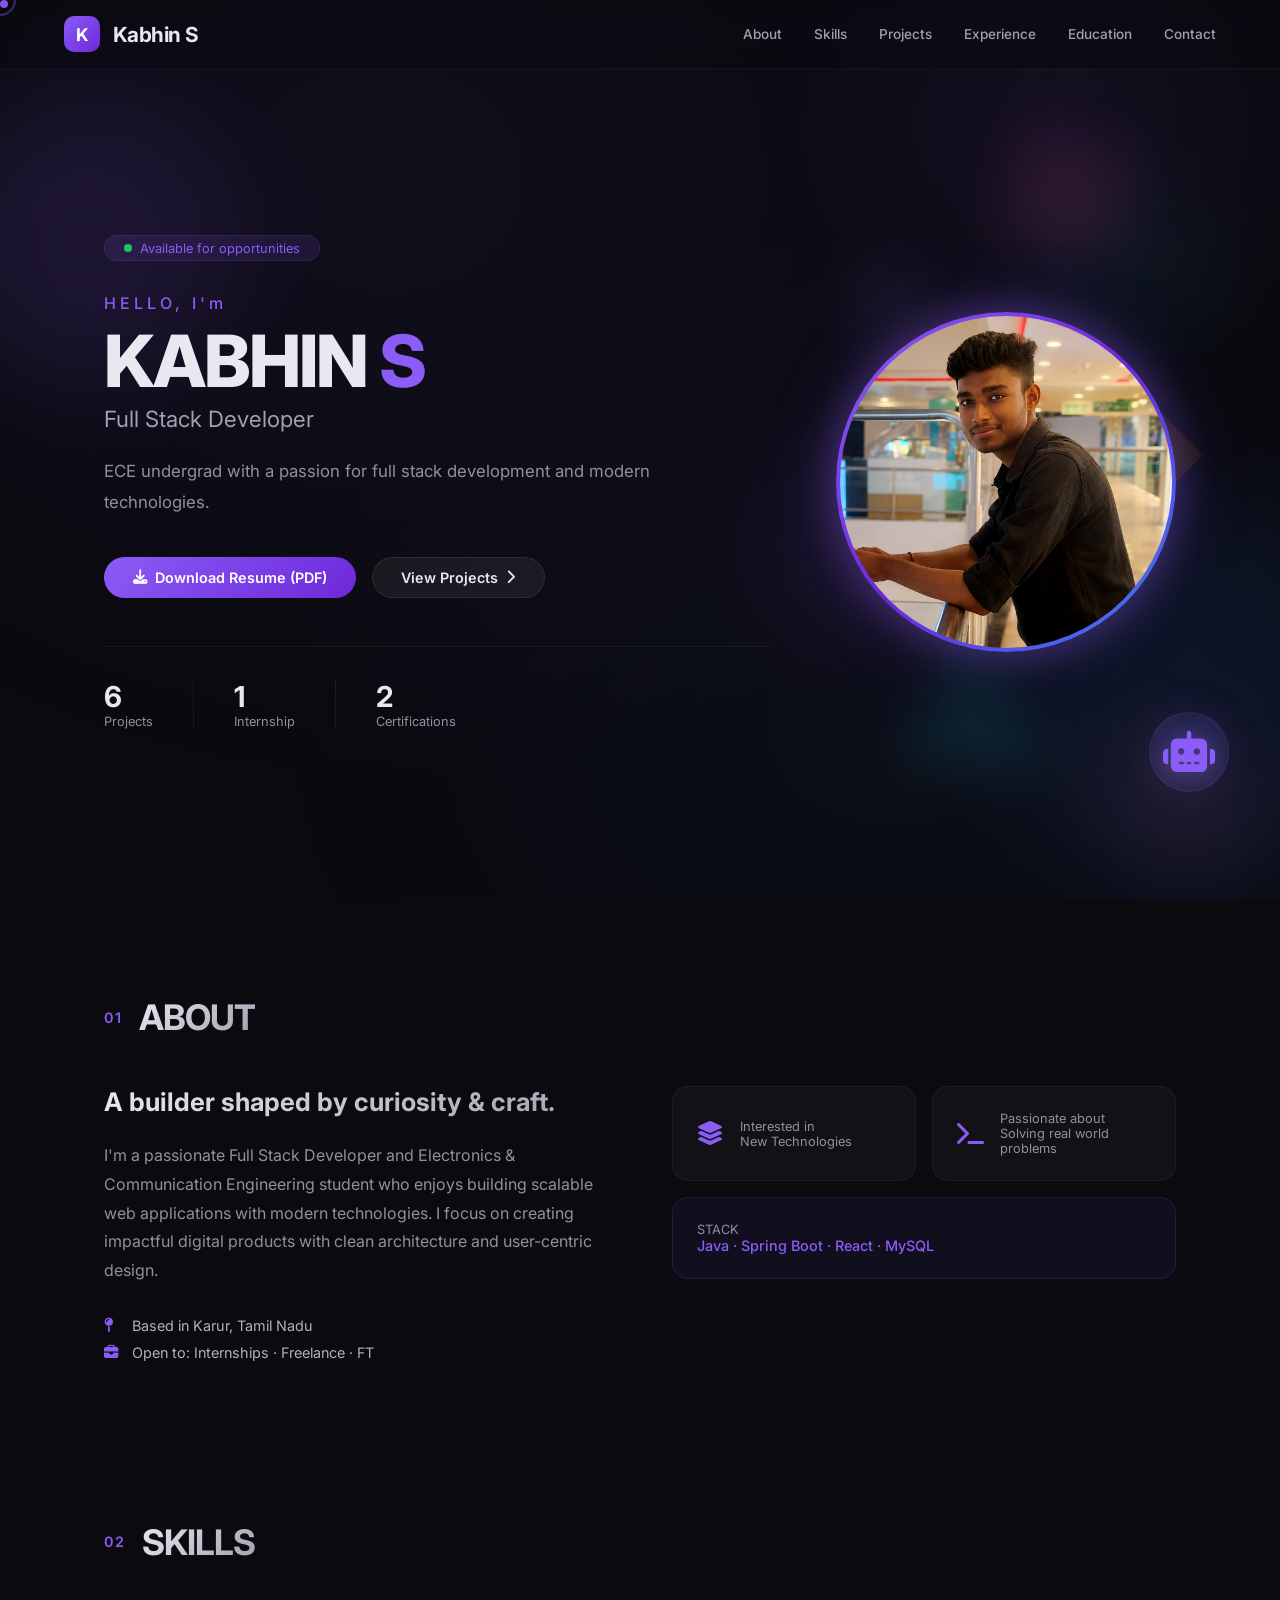
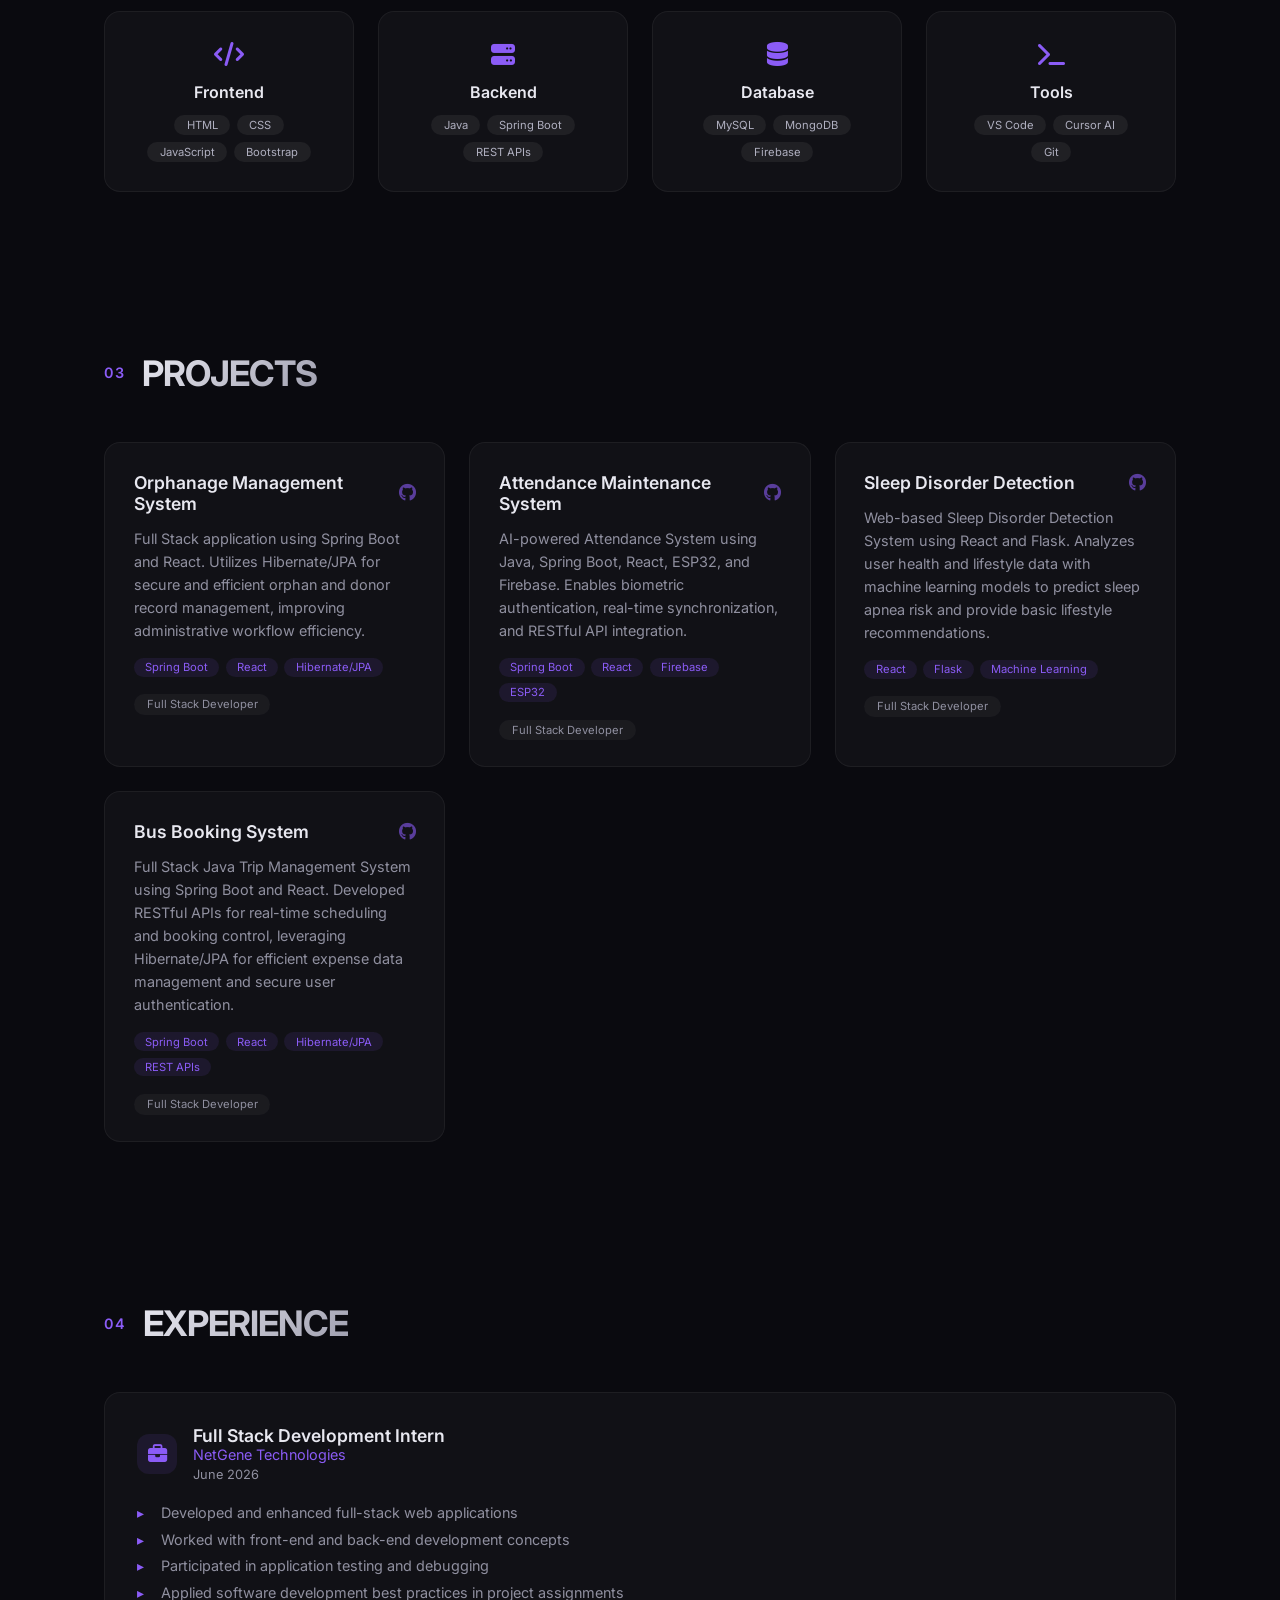
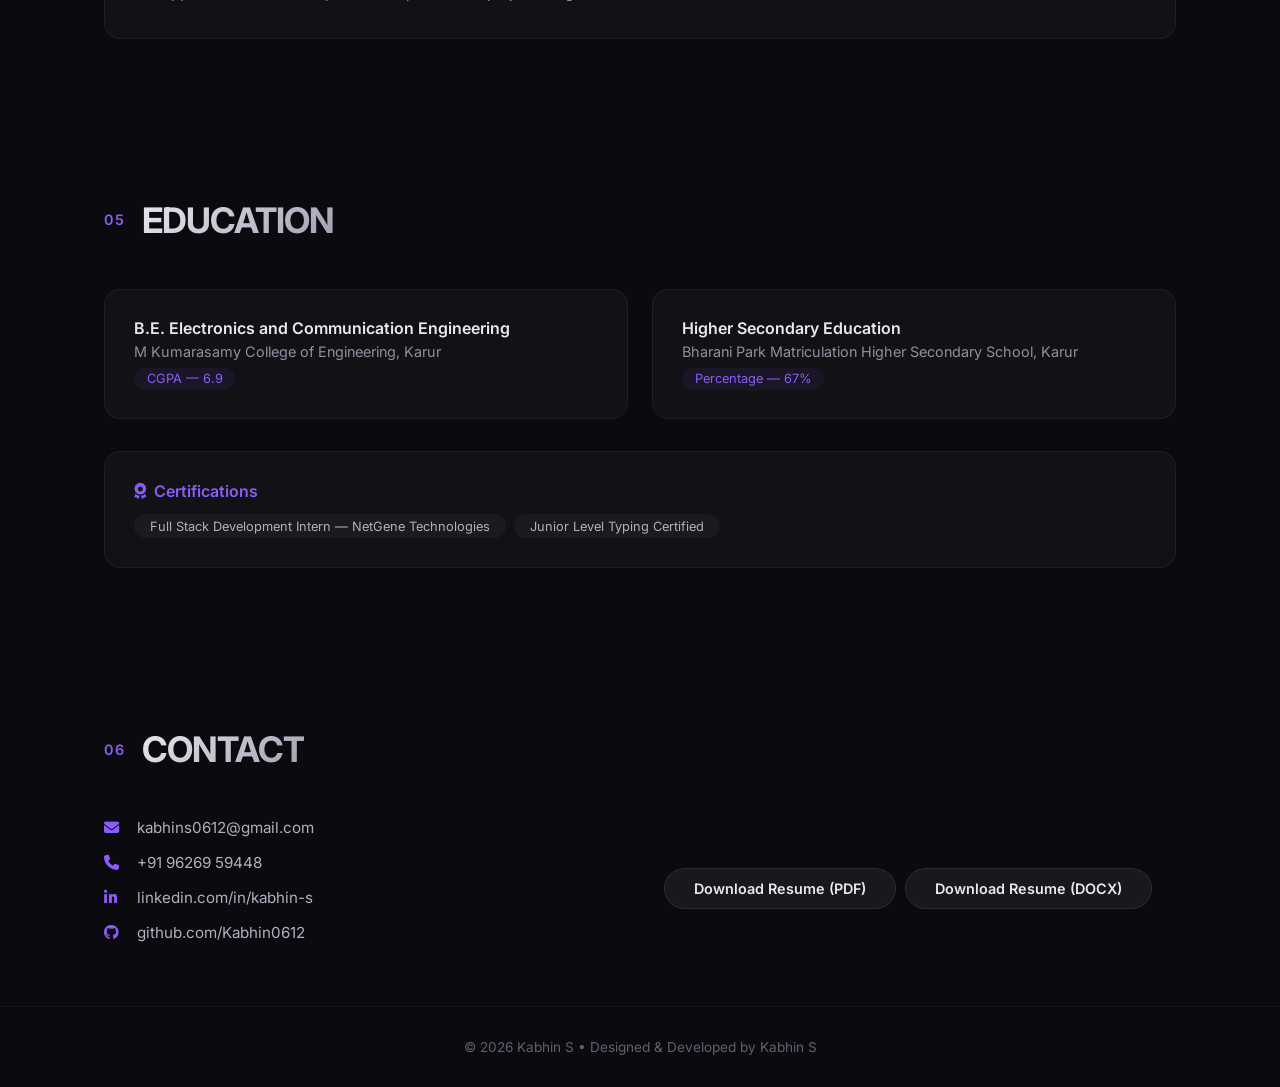
==== index.html @ 3a699a01 "first commit" ====
<!DOCTYPE html>
<html lang="en">
<head>
  <meta charset="UTF-8" />
  <meta name="viewport" content="width=device-width, initial-scale=1.0" />
  <title>Kabhin S · Full Stack Developer</title>
  <link rel="preconnect" href="https://fonts.googleapis.com" />
  <link rel="preconnect" href="https://fonts.gstatic.com" crossorigin />
  <link href="https://fonts.googleapis.com/css2?family=Inter:opsz,wght@14..32,300;14..32,400;14..32,500;14..32,600;14..32,700;14..32,800&display=swap" rel="stylesheet" />
  <link rel="stylesheet" href="https://cdnjs.cloudflare.com/ajax/libs/font-awesome/6.5.0/css/all.min.css" />
  <style>
    /* ----- RESET & BASE ----- */
    * {
      margin: 0;
      padding: 0;
      box-sizing: border-box;
    }

    body {
      font-family: 'Inter', -apple-system, BlinkMacSystemFont, sans-serif;
      background: #0a0a0f;
      color: #e8e8f0;
      cursor: none;
      overflow-x: hidden;
    }

    html {
      scroll-behavior: smooth;
    }

    ::-webkit-scrollbar {
      width: 6px;
    }
    ::-webkit-scrollbar-track {
      background: #0a0a0f;
    }
    ::-webkit-scrollbar-thumb {
      background: #8b5cf6;
      border-radius: 10px;
    }    

    /* ----- CURSOR ----- */
    .cursor-dot {
      position: fixed;
      width: 8px;
      height: 8px;
      background: #8b5cf6;
      border-radius: 50%;
      pointer-events: none;
      z-index: 9999;
      mix-blend-mode: difference;
      transition: transform 0.15s ease;
    }

    .cursor-ring {
      position: fixed;
      width: 32px;
      height: 32px;
      border: 2px solid rgba(139, 92, 246, 0.4);
      border-radius: 50%;
      pointer-events: none;
      z-index: 9998;
      transition: border-color 0.2s, transform 0.2s ease, width 0.2s, height 0.2s;
    }

    .cursor-ring.hover {
      width: 48px;
      height: 48px;
      border-color: #8b5cf6;
      transform: translate(-8px, -8px);
    }

    /* ----- LIGHTING & FLOATING BG OBJECTS (updated for right-side shapes) ----- */
    .lighting {
      position: fixed;
      top: 0;
      left: 0;
      width: 100%;
      height: 100%;
      background:
        radial-gradient(ellipse at 30% 20%, rgba(139, 92, 246, 0.06) 0%, transparent 60%),
        radial-gradient(ellipse at 70% 80%, rgba(59, 130, 246, 0.04) 0%, transparent 50%);
      pointer-events: none;
      z-index: 0;
    }

    /* floating orbs & geometric shapes — added more right-side objects */
    .floating-bg {
      position: fixed;
      top: 0;
      left: 0;
      width: 100%;
      height: 100%;
      pointer-events: none;
      z-index: 0;
      overflow: hidden;
    }

    .float-object {
      position: absolute;
      border-radius: 50%;
      opacity: 0.25;
      filter: blur(60px);
      animation: floatAnim 18s infinite alternate ease-in-out;
    }

    /* existing objects */
    .float-object:nth-child(1) {
      width: 300px;
      height: 300px;
      background: #8b5cf6;
      top: 10%;
      left: -5%;
      animation-duration: 22s;
      opacity: 0.12;
    }

    .float-object:nth-child(2) {
      width: 400px;
      height: 400px;
      background: #3b82f6;
      bottom: 0%;
      right: -10%;
      animation-duration: 26s;
      animation-delay: 2s;
      opacity: 0.08;
    }

    .float-object:nth-child(3) {
      width: 200px;
      height: 200px;
      background: #a855f7;
      top: 50%;
      left: 60%;
      animation-duration: 20s;
      animation-delay: 4s;
      opacity: 0.10;
    }

    .float-object:nth-child(4) {
      width: 180px;
      height: 180px;
      background: #06b6d4;
      top: 20%;
      right: 5%;
      animation-duration: 24s;
      animation-delay: 1s;
      opacity: 0.07;
    }

    /* NEW right-side shapes: different shapes (squares, triangles, diamonds) with blur */
    .float-shape {
      position: absolute;
      opacity: 0.18;
      filter: blur(30px);
      animation: floatShape 20s infinite alternate ease-in-out;
      pointer-events: none;
    }

    /* square */
    .float-shape:nth-child(5) {
      width: 120px;
      height: 120px;
      background: #ec4899;
      top: 15%;
      right: 12%;
      border-radius: 12px;
      animation-duration: 18s;
      animation-delay: 0.5s;
      opacity: 0.12;
      transform: rotate(15deg);
    }

    /* diamond (rhombus) */
    .float-shape:nth-child(6) {
      width: 100px;
      height: 100px;
      background: #f59e0b;
      top: 45%;
      right: 6%;
      clip-path: polygon(50% 0%, 100% 50%, 50% 100%, 0% 50%);
      animation-duration: 22s;
      animation-delay: 1.2s;
      opacity: 0.14;
      filter: blur(25px);
    }

    /* triangle */
    .float-shape:nth-child(7) {
      width: 0;
      height: 0;
      border-left: 80px solid transparent;
      border-right: 80px solid transparent;
      border-bottom: 140px solid #22d3ee;
      top: 70%;
      right: 18%;
      animation-duration: 25s;
      animation-delay: 0.8s;
      opacity: 0.10;
      filter: blur(28px);
      background: none;
    }

    /* small circle with blur */
    .float-shape:nth-child(8) {
      width: 70px;
      height: 70px;
      background: #a78bfa;
      top: 30%;
      right: 28%;
      border-radius: 50%;
      animation-duration: 16s;
      animation-delay: 2s;
      opacity: 0.15;
      filter: blur(35px);
    }

    /* additional organic shape */
    .float-shape:nth-child(9) {
      width: 150px;
      height: 150px;
      background: #f472b6;
      top: 80%;
      right: 2%;
      border-radius: 40% 60% 30% 70% / 50% 40% 60% 50%;
      animation-duration: 28s;
      animation-delay: 0.2s;
      opacity: 0.08;
      filter: blur(40px);
    }

    @keyframes floatShape {
      0% { transform: translate(0, 0) scale(1) rotate(0deg); }
      33% { transform: translate(-20px, -30px) scale(1.15) rotate(5deg); }
      66% { transform: translate(15px, 20px) scale(0.9) rotate(-8deg); }
      100% { transform: translate(-10px, 15px) scale(1.1) rotate(4deg); }
    }

    /* AI avatar / tech icon floating */
    .ai-avatar {
      position: fixed;
      bottom: 12%;
      right: 4%;
      width: 80px;
      height: 80px;
      background: rgba(139, 92, 246, 0.08);
      border: 1px solid rgba(139, 92, 246, 0.15);
      border-radius: 40px;
      display: flex;
      align-items: center;
      justify-content: center;
      font-size: 2.6rem;
      color: #8b5cf6;
      backdrop-filter: blur(8px);
      box-shadow: 0 0 40px rgba(139, 92, 246, 0.1);
      animation: floatAvatar 6s infinite alternate ease-in-out;
      z-index: 2;
      pointer-events: none;
      transition: transform 0.3s;
      cursor: default;
    }

    .ai-avatar i {
      filter: drop-shadow(0 0 8px rgba(139, 92, 246, 0.3));
    }

    @keyframes floatAvatar {
      0% { transform: translateY(0px) scale(1); }
      100% { transform: translateY(-20px) scale(1.04); }
    }

    @keyframes floatAnim {
      0% { transform: translate(0, 0) scale(1); }
      33% { transform: translate(30px, -40px) scale(1.1); }
      66% { transform: translate(-20px, 20px) scale(0.9); }
      100% { transform: translate(10px, -10px) scale(1.05); }
    }

    .app {
      position: relative;
      z-index: 1;
    }

    /* ----- NAVBAR ----- */
    .navbar {
      position: fixed;
      top: 0;
      left: 0;
      right: 0;
      padding: 1rem 4rem;
      display: flex;
      justify-content: space-between;
      align-items: center;
      background: rgba(10, 10, 15, 0.7);
      backdrop-filter: blur(20px);
      -webkit-backdrop-filter: blur(20px);
      border-bottom: 1px solid rgba(255, 255, 255, 0.04);
      z-index: 100;
      transition: all 0.3s;
    }

    .nav-logo {
      display: flex;
      align-items: center;
      gap: 0.8rem;
    }

    .logo-icon {
      width: 36px;
      height: 36px;
      display: flex;
      align-items: center;
      justify-content: center;
      background: linear-gradient(135deg, #8b5cf6, #6d28d9);
      border-radius: 10px;
      font-weight: 700;
      font-size: 1.1rem;
      color: white;
    }

    .logo-text {
      font-weight: 700;
      font-size: 1.3rem;
      letter-spacing: -0.5px;
    }

    .time-badge {
      display: flex;
      align-items: center;
      gap: 4px;
      font-size: 0.7rem;
      background: rgba(255, 255, 255, 0.06);
      padding: 4px 10px;
      border-radius: 20px;
      color: #a0a0b0;
    }

    .nav-links {
      display: flex;
      align-items: center;
      gap: 2rem;
    }

    .nav-link {
      color: #a0a0b0;
      text-decoration: none;
      font-size: 0.85rem;
      font-weight: 500;
      transition: color 0.3s;
      position: relative;
      cursor: pointer;
    }

    .nav-link:hover {
      color: #e8e8f0;
    }

    .nav-link.active {
      color: #8b5cf6;
    }

    .nav-link.active::after {
      content: '';
      position: absolute;
      bottom: -4px;
      left: 0;
      width: 100%;
      height: 2px;
      background: #8b5cf6;
      border-radius: 2px;
    }

    .hire-btn {
      background: linear-gradient(135deg, #8b5cf6, #6d28d9);
      border: none;
      color: white;
      padding: 0.4rem 1.2rem;
      border-radius: 20px;
      font-weight: 600;
      font-size: 0.8rem;
      cursor: pointer;
      transition: all 0.3s;
      font-family: 'Inter', sans-serif;
    }

    .hire-btn:hover {
      box-shadow: 0 0 30px rgba(139, 92, 246, 0.3);
      transform: scale(1.05);
    }

    .menu-toggle {
      display: none;
      background: none;
      border: none;
      color: white;
      cursor: pointer;
      font-size: 1.5rem;
    }

    /* ----- SECTIONS ----- */
    .section {
      padding: 6rem 4rem 4rem;
      max-width: 1200px;
      margin: 0 auto;
      position: relative;
    }

    .section-header {
      display: flex;
      align-items: center;
      gap: 1rem;
      margin-bottom: 3rem;
      opacity: 0;
      transform: translateY(20px);
      transition: all 0.6s ease;
    }

    .section-header.visible {
      opacity: 1;
      transform: translateY(0);
    }

    .section-number {
      font-size: 0.9rem;
      color: #8b5cf6;
      font-weight: 600;
      letter-spacing: 2px;
    }

    .section-title {
      font-size: 2.2rem;
      font-weight: 700;
      letter-spacing: -1px;
      background: linear-gradient(135deg, #e8e8f0, #a0a0b0);
      -webkit-background-clip: text;
      -webkit-text-fill-color: transparent;
      background-clip: text;
    }

    /* ----- HERO ----- */
    .hero-section {
      min-height: 100vh;
      display: flex;
      align-items: center;
      padding: 8rem 4rem 4rem;
      max-width: 1200px;
      margin: 0 auto;
      position: relative;
    }

    .hero-bg-glow {
      position: absolute;
      top: -20%;
      right: -10%;
      width: 600px;
      height: 600px;
      background: radial-gradient(circle, rgba(139, 92, 246, 0.08), transparent 70%);
      pointer-events: none;
    }

    .hero-wrapper {
      display: flex;
      align-items: center;
      gap: 4rem;
      width: 100%;
      justify-content: space-between;
    }

    .hero-content {
      position: relative;
      z-index: 2;
      opacity: 0;
      transform: translateY(30px);
      animation: heroFadeIn 0.8s ease forwards;
      flex: 1;
    }

    @keyframes heroFadeIn {
      to {
        opacity: 1;
        transform: translateY(0);
      }
    }

    /* ----- PROFILE PICTURE (circle with border lighting) ----- */
    .profile-picture {
      flex-shrink: 0;
      width: 340px;
      height: 340px;
      border-radius: 50%;
      background: linear-gradient(135deg, #8b5cf6, #6d28d9, #3b82f6);
      padding: 4px;
      box-shadow: 0 0 40px rgba(139, 92, 246, 0.4), 0 0 80px rgba(139, 92, 246, 0.2);
      animation: glowPulse 3s infinite alternate ease-in-out;
      opacity: 0;
      animation: heroFadeIn 0.8s ease 0.3s forwards, glowPulse 3s infinite alternate ease-in-out 0.8s;
    }

    .profile-picture img {
      width: 100%;
      height: 100%;
      border-radius: 50%;
      object-fit: cover;
      display: block;
      background: #0a0a0f;
    }

    @keyframes glowPulse {
      0% {
        box-shadow: 0 0 30px rgba(139, 92, 246, 0.3), 0 0 60px rgba(139, 92, 246, 0.1);
      }
      100% {
        box-shadow: 0 0 60px rgba(139, 92, 246, 0.6), 0 0 120px rgba(139, 92, 246, 0.25), 0 0 180px rgba(59, 130, 246, 0.15);
      }
    }

    .status-badge {
      display: inline-flex;
      align-items: center;
      gap: 8px;
      background: rgba(139, 92, 246, 0.12);
      padding: 0.3rem 1.2rem;
      border-radius: 30px;
      font-size: 0.8rem;
      color: #8b5cf6;
      border: 1px solid rgba(139, 92, 246, 0.15);
      opacity: 0;
      animation: fadeIn 0.6s ease 0.4s forwards;
    }

    @keyframes fadeIn {
      to {
        opacity: 1;
      }
    }

    .status-dot {
      width: 8px;
      height: 8px;
      background: #22c55e;
      border-radius: 50%;
      animation: pulse-dot 2s infinite;
    }

    @keyframes pulse-dot {
      0%,
      100% {
        opacity: 1;
        transform: scale(1);
      }
      50% {
        opacity: 0.5;
        transform: scale(1.2);
      }
    }

    .hero-title {
      margin: 2rem 0 1.5rem;
      opacity: 0;
      animation: fadeIn 0.6s ease 0.6s forwards;
    }

    .greeting {
      display: block;
      font-size: 1rem;
      font-weight: 500;
      color: #8b5cf6;
      letter-spacing: 4px;
      margin-bottom: 0.5rem;
    }

    .name {
      display: block;
      font-size: 4.5rem;
      font-weight: 800;
      letter-spacing: -2px;
      line-height: 1.1;
    }

    .highlight {
      color: #8b5cf6;
    }

    .role {
      display: block;
      font-size: 1.4rem;
      font-weight: 400;
      color: #a0a0b0;
      margin-top: 0.3rem;
    }

    .hero-desc {
      max-width: 560px;
      font-size: 1.05rem;
      color: #9090a0;
      line-height: 1.8;
      margin-bottom: 2.5rem;
      opacity: 0;
      animation: fadeIn 0.6s ease 0.8s forwards;
    }

    .hero-actions {
      display: flex;
      gap: 1rem;
      flex-wrap: wrap;
      opacity: 0;
      animation: fadeIn 0.6s ease 1s forwards;
    }

    .btn-primary,
    .btn-secondary {
      display: inline-flex;
      align-items: center;
      gap: 8px;
      padding: 0.7rem 1.8rem;
      border-radius: 30px;
      font-weight: 600;
      font-size: 0.9rem;
      border: none;
      cursor: pointer;
      transition: all 0.3s;
      font-family: 'Inter', sans-serif;
      text-decoration: none;
    }

    .btn-primary {
      background: linear-gradient(135deg, #8b5cf6, #6d28d9);
      color: white;
    }

    .btn-primary:hover {
      box-shadow: 0 0 40px rgba(139, 92, 246, 0.3);
      transform: scale(1.05);
    }

    .btn-secondary {
      background: rgba(255, 255, 255, 0.06);
      color: #e8e8f0;
      border: 1px solid rgba(255, 255, 255, 0.08);
    }

    .btn-secondary:hover {
      background: rgba(255, 255, 255, 0.1);
      transform: scale(1.05);
    }

    .quick-stats {
      display: flex;
      gap: 2.5rem;
      margin-top: 3rem;
      padding-top: 2rem;
      border-top: 1px solid rgba(255, 255, 255, 0.05);
      opacity: 0;
      animation: fadeIn 0.6s ease 1.2s forwards;
    }

    .stat-item {
      display: flex;
      flex-direction: column;
    }

    .stat-number {
      font-size: 1.8rem;
      font-weight: 700;
      color: #e8e8f0;
    }

    .stat-label {
      font-size: 0.8rem;
      color: #9090a0;
    }

    .stat-divider {
      width: 1px;
      background: rgba(255, 255, 255, 0.06);
    }

    /* ----- ABOUT ----- */
    .about-grid {
      display: grid;
      grid-template-columns: 1fr 1fr;
      gap: 4rem;
    }

    .about-text {
      opacity: 0;
      transform: translateX(-30px);
      transition: all 0.6s ease;
    }

    .about-text.visible {
      opacity: 1;
      transform: translateX(0);
    }

    .about-text h3 {
      font-size: 1.6rem;
      font-weight: 700;
      margin-bottom: 1.5rem;
      background: linear-gradient(135deg, #e8e8f0, #a0a0b0);
      -webkit-background-clip: text;
      -webkit-text-fill-color: transparent;
      background-clip: text;
    }

    .about-text p {
      color: #9090a0;
      line-height: 1.8;
      margin-bottom: 1rem;
    }

    .about-meta {
      margin-top: 2rem;
      display: flex;
      flex-direction: column;
      gap: 0.6rem;
    }

    .meta-item {
      display: flex;
      align-items: center;
      gap: 10px;
      color: #b0b0c0;
      font-size: 0.9rem;
    }

    .meta-item i {
      color: #8b5cf6;
      width: 18px;
    }

    .about-stats {
      display: grid;
      grid-template-columns: 1fr 1fr;
      gap: 1rem;
      align-content: start;
      opacity: 0;
      transform: translateX(30px);
      transition: all 0.6s ease 0.2s;
    }

    .about-stats.visible {
      opacity: 1;
      transform: translateX(0);
    }

    .stat-card {
      background: rgba(255, 255, 255, 0.03);
      border: 1px solid rgba(255, 255, 255, 0.05);
      border-radius: 16px;
      padding: 1.5rem;
      display: flex;
      align-items: center;
      gap: 1rem;
      transition: all 0.3s;
    }

    .stat-card:hover {
      border-color: rgba(139, 92, 246, 0.2);
      transform: translateY(-4px);
    }

    .stat-card-icon {
      color: #8b5cf6;
      font-size: 1.5rem;
    }

    .stat-card-number {
      font-size: 1.8rem;
      font-weight: 700;
    }

    .stat-card-label {
      font-size: 0.8rem;
      color: #9090a0;
    }

    .highlight-card {
      grid-column: span 2;
      background: rgba(139, 92, 246, 0.06);
      border-color: rgba(139, 92, 246, 0.15);
    }

    .stat-card-stack {
      font-size: 0.9rem;
      color: #8b5cf6;
      font-weight: 500;
    }

    /* ----- SKILLS ----- */
    .skills-grid {
      display: grid;
      grid-template-columns: repeat(auto-fit, minmax(200px, 1fr));
      gap: 1.5rem;
    }

    .skill-card {
      background: rgba(255, 255, 255, 0.03);
      border: 1px solid rgba(255, 255, 255, 0.05);
      border-radius: 16px;
      padding: 1.8rem;
      text-align: center;
      transition: all 0.3s;
      opacity: 0;
      transform: translateY(30px);
    }

    .skill-card.visible {
      opacity: 1;
      transform: translateY(0);
    }

    .skill-card:hover {
      border-color: rgba(139, 92, 246, 0.2);
      transform: translateY(-8px);
    }

    .skill-icon {
      color: #8b5cf6;
      font-size: 1.5rem;
      margin-bottom: 0.8rem;
    }

    .skill-card h4 {
      font-size: 1rem;
      font-weight: 600;
      margin-bottom: 0.8rem;
    }

    .skill-tags {
      display: flex;
      flex-wrap: wrap;
      gap: 0.4rem;
      justify-content: center;
    }

    .skill-tag {
      background: rgba(255, 255, 255, 0.06);
      padding: 0.2rem 0.8rem;
      border-radius: 12px;
      font-size: 0.7rem;
      color: #b0b0c0;
    }

    /* ----- PROJECTS ----- */
    .projects-grid {
      display: grid;
      grid-template-columns: repeat(auto-fit, minmax(280px, 1fr));
      gap: 1.5rem;
    }

    .project-card {
      background: rgba(255, 255, 255, 0.03);
      border: 1px solid rgba(255, 255, 255, 0.05);
      border-radius: 16px;
      padding: 1.8rem;
      transition: all 0.3s;
      cursor: default;
      opacity: 0;
      transform: translateY(30px);
    }

    .project-card.visible {
      opacity: 1;
      transform: translateY(0);
    }

    .project-card:hover {
      border-color: rgba(139, 92, 246, 0.2);
      transform: translateY(-8px);
    }

    .project-header {
      display: flex;
      justify-content: space-between;
      align-items: center;
      margin-bottom: 0.8rem;
    }

    .project-header h4 {
      font-size: 1.1rem;
      font-weight: 600;
    }

    .project-link {
      color: #8b5cf6;
      opacity: 0.6;
      transition: opacity 0.3s;
      cursor: pointer;
      font-size: 1.1rem;
    }

    .project-card:hover .project-link {
      opacity: 1;
    }

    .project-desc {
      color: #9090a0;
      font-size: 0.9rem;
      line-height: 1.6;
      margin-bottom: 1rem;
    }

    .project-tech {
      display: flex;
      flex-wrap: wrap;
      gap: 0.4rem;
      margin-bottom: 1rem;
    }

    .tech-tag {
      background: rgba(139, 92, 246, 0.1);
      padding: 0.15rem 0.7rem;
      border-radius: 10px;
      font-size: 0.7rem;
      color: #8b5cf6;
    }

    .role-badge {
      background: rgba(255, 255, 255, 0.04);
      padding: 0.2rem 0.8rem;
      border-radius: 12px;
      font-size: 0.7rem;
      color: #9090a0;
    }

    /* ----- EXPERIENCE ----- */
    .experience-card {
      background: rgba(255, 255, 255, 0.03);
      border: 1px solid rgba(255, 255, 255, 0.05);
      border-radius: 16px;
      padding: 2rem;
      opacity: 0;
      transform: translateX(-20px);
      transition: all 0.6s ease;
    }

    .experience-card.visible {
      opacity: 1;
      transform: translateX(0);
    }

    .exp-header {
      display: flex;
      align-items: center;
      gap: 1rem;
      margin-bottom: 1rem;
    }

    .exp-icon {
      width: 40px;
      height: 40px;
      background: rgba(139, 92, 246, 0.1);
      border-radius: 12px;
      display: flex;
      align-items: center;
      justify-content: center;
      color: #8b5cf6;
      font-size: 1.2rem;
    }

    .exp-header h4 {
      font-size: 1.1rem;
      font-weight: 600;
    }

    .exp-company {
      font-size: 0.9rem;
      color: #8b5cf6;
      display: block;
    }

    .exp-date {
      font-size: 0.8rem;
      color: #9090a0;
    }

    .exp-list {
      list-style: none;
      padding: 0;
      color: #9090a0;
      font-size: 0.9rem;
    }

    .exp-list li {
      padding: 0.3rem 0;
      padding-left: 1.5rem;
      position: relative;
    }

    .exp-list li::before {
      content: '▸';
      position: absolute;
      left: 0;
      color: #8b5cf6;
    }

    /* ----- EDUCATION ----- */
    .education-grid {
      display: grid;
      grid-template-columns: 1fr 1fr;
      gap: 1.5rem;
      margin-bottom: 2rem;
    }

    .edu-card {
      background: rgba(255, 255, 255, 0.03);
      border: 1px solid rgba(255, 255, 255, 0.05);
      border-radius: 16px;
      padding: 1.8rem;
      opacity: 0;
      transform: translateX(-20px);
      transition: all 0.6s ease;
    }

    .edu-card.visible {
      opacity: 1;
      transform: translateX(0);
    }

    .edu-card:nth-child(2) {
      transition-delay: 0.1s;
    }

    .edu-card h4 {
      font-size: 1rem;
      font-weight: 600;
      margin-bottom: 0.3rem;
    }

    .edu-institute {
      color: #9090a0;
      font-size: 0.9rem;
    }

    .edu-score {
      display: inline-block;
      margin-top: 0.5rem;
      font-size: 0.8rem;
      color: #8b5cf6;
      background: rgba(139, 92, 246, 0.08);
      padding: 0.2rem 0.8rem;
      border-radius: 12px;
    }

    .certificates {
      background: rgba(255, 255, 255, 0.03);
      border: 1px solid rgba(255, 255, 255, 0.05);
      border-radius: 16px;
      padding: 1.8rem;
      opacity: 0;
      transform: translateY(20px);
      transition: all 0.6s ease 0.2s;
    }

    .certificates.visible {
      opacity: 1;
      transform: translateY(0);
    }

    .certificates h4 {
      display: flex;
      align-items: center;
      gap: 0.5rem;
      font-size: 1rem;
      font-weight: 600;
      margin-bottom: 0.8rem;
      color: #8b5cf6;
    }

    .cert-list {
      display: flex;
      flex-wrap: wrap;
      gap: 0.5rem;
    }

    .cert-list span {
      background: rgba(255, 255, 255, 0.04);
      padding: 0.3rem 1rem;
      border-radius: 12px;
      font-size: 0.8rem;
      color: #b0b0c0;
    }

    /* ----- CONTACT ----- */
    .contact-content {
      display: grid;
      grid-template-columns: 1fr 1fr;
      gap: 3rem;
      align-items: center;
      opacity: 0;
      transform: translateY(30px);
      transition: all 0.6s ease;
    }

    .contact-content.visible {
      opacity: 1;
      transform: translateY(0);
    }

    .contact-info {
      display: flex;
      flex-direction: column;
      gap: 1rem;
    }

    .contact-item {
      display: flex;
      align-items: center;
      gap: 0.8rem;
      color: #b0b0c0;
      text-decoration: none;
      font-size: 0.95rem;
      transition: color 0.3s;
    }

    .contact-item:hover {
      color: #8b5cf6;
    }

    .contact-item i {
      color: #8b5cf6;
      width: 20px;
    }

    .btn-primary.large {
      padding: 1rem 2.5rem;
      font-size: 1rem;
    }

    /* ----- FOOTER ----- */
    .footer {
      text-align: center;
      padding: 2rem 4rem;
      border-top: 1px solid rgba(255, 255, 255, 0.04);
      color: #606070;
      font-size: 0.85rem;
    }

    .heart {
      color: #8b5cf6;
    }

    /* ----- RESPONSIVE ----- */
    @media (max-width: 900px) {
      .hero-wrapper {
        flex-direction: column-reverse;
        text-align: center;
        gap: 2rem;
      }

      .hero-content {
        text-align: center;
      }

      .hero-desc {
        max-width: 100%;
      }

      .hero-actions {
        justify-content: center;
      }

      .quick-stats {
        justify-content: center;
      }

      .about-grid,
      .education-grid {
        grid-template-columns: 1fr;
      }
      .contact-content {
        grid-template-columns: 1fr;
      }
      .hero-title .name {
        font-size: 3rem;
      }
      .section {
        padding: 4rem 1.5rem;
      }
      .navbar {
        padding: 1rem 1.5rem;
      }
      .hero-section {
        padding: 7rem 1.5rem 3rem;
      }
      .ai-avatar {
        bottom: 6%;
        right: 4%;
        width: 60px;
        height: 60px;
        font-size: 2rem;
      }
      .profile-picture {
        width: 240px;
        height: 240px;
      }
    }

    @media (max-width: 700px) {
      .nav-links {
        display: none;
        flex-direction: column;
        position: absolute;
        top: 100%;
        left: 0;
        right: 0;
        background: rgba(10, 10, 15, 0.95);
        padding: 2rem;
        gap: 1.5rem;
        border-bottom: 1px solid rgba(255, 255, 255, 0.05);
      }

      .nav-links.open {
        display: flex;
      }

      .menu-toggle {
        display: block;
      }

      .quick-stats {
        flex-direction: column;
        gap: 1rem;
      }

      .stat-divider {
        display: none;
      }

      .about-stats {
        grid-template-columns: 1fr;
      }

      .highlight-card {
        grid-column: span 1;
      }

      .projects-grid {
        grid-template-columns: 1fr;
      }

      .hero-title .name {
        font-size: 2.5rem;
      }

      .hero-actions {
        flex-direction: column;
        align-items: stretch;
      }

      .btn-primary,
      .btn-secondary {
        justify-content: center;
      }

      .profile-picture {
        width: 200px;
        height: 200px;
      }
    }
  </style>
</head>
<body>
  <div class="app">
    <!-- Cursor elements -->
    <div class="cursor-dot" id="cursorDot"></div>
    <div class="cursor-ring" id="cursorRing"></div>

    <!-- Floating bg objects: original orbs + new right-side shapes -->
    <div class="floating-bg">
      <!-- existing orbs -->
      <div class="float-object"></div>
      <div class="float-object"></div>
      <div class="float-object"></div>
      <div class="float-object"></div>
      <!-- NEW right-side shapes: square, diamond, triangle, circle, organic -->
      <div class="float-shape"></div>
      <div class="float-shape"></div>
      <div class="float-shape"></div>
      <div class="float-shape"></div>
      <div class="float-shape"></div>
    </div>

    <!-- AI avatar floating icon -->
    <div class="ai-avatar" title="AI · Kabhin's digital twin">
      <i class="fas fa-robot"></i>
    </div>

    <!-- Lighting effect -->
    <div class="lighting"></div>

    <!-- Navigation -->
    <nav class="navbar" id="navbar">
      <div class="nav-logo">
        <span class="logo-icon">K</span>
        <span class="logo-text">Kabhin S</span>
      </div>

      <div class="nav-links" id="navLinks">
        <a href="#about" class="nav-link" data-section="about">About</a>
        <a href="#skills" class="nav-link" data-section="skills">Skills</a>
        <a href="#projects" class="nav-link" data-section="projects">Projects</a>
        <a href="#experience" class="nav-link" data-section="experience">Experience</a>
        <a href="#education" class="nav-link" data-section="education">Education</a>
        <a href="#contact" class="nav-link" data-section="contact">Contact</a>
      </div>

      <button class="menu-toggle" id="menuToggle">
        <i class="fas fa-bars"></i>
      </button>
    </nav>

    <!-- ----- HERO SECTION (with profile picture) ----- -->
    <section id="home" class="hero-section">
      <div class="hero-bg-glow"></div>
      <div class="hero-wrapper">
        <div class="hero-content">
          <div class="status-badge">
            <span class="status-dot"></span>
            Available for opportunities
          </div>

          <h1 class="hero-title">
            <span class="greeting">HELLO, I'm</span>
            <span class="name">KABHIN <span class="highlight">S</span></span>
            <span class="role">Full Stack Developer</span>
          </h1>

          <p class="hero-desc">
            ECE undergrad with a passion for full stack development and modern technologies.
          </p>

          <div class="hero-actions">
            <a class="btn-primary" href="kabhin%20resume%20(new).pdf" download>
              <i class="fas fa-download"></i> Download Resume (PDF)
            </a>
            <a class="btn-secondary" href="#projects">
              View Projects <i class="fas fa-chevron-right"></i>
            </a>
          </div>

          <div class="quick-stats">
            <div class="stat-item">
              <span class="stat-number">6</span>
              <span class="stat-label">Projects</span>
            </div>
            <div class="stat-divider"></div>
            <div class="stat-item">
              <span class="stat-number">1</span>
              <span class="stat-label">Internship</span>
            </div>
            <div class="stat-divider"></div>
            <div class="stat-item">
              <span class="stat-number">2</span>
              <span class="stat-label">Certifications</span>
            </div>
          </div>
        </div>

        <!-- Profile Picture (circular with border lighting) -->
        <div class="profile-picture">
          <img src="images/My_pic.png" alt="Kabhin S - Profile Picture" />
        </div>
      </div>
    </section>

    <!-- ----- ABOUT SECTION ----- -->
    <section id="about" class="section about-section">
      <div class="section-header" id="aboutHeader">
        <span class="section-number">01</span>
        <h2 class="section-title">ABOUT</h2>
      </div>

      <div class="about-grid">
        <div class="about-text" id="aboutText">
          <h3>A builder shaped by curiosity &amp; craft.</h3>
          <p>
            I'm a passionate Full Stack Developer and Electronics &amp; Communication Engineering student
            who enjoys building scalable web applications with modern technologies.
            I focus on creating impactful digital products with clean architecture and user-centric design.
          </p>
          <div class="about-meta">
            <div class="meta-item">
              <i class="fas fa-map-pin"></i>
              <span>Based in Karur, Tamil Nadu</span>
            </div>
            <div class="meta-item">
              <i class="fas fa-briefcase"></i>
              <span>Open to: Internships · Freelance · FT</span>
            </div>
          </div>
        </div>

        <div class="about-stats" id="aboutStats">
          <div class="stat-card">
            <div class="stat-card-icon"><i class="fas fa-layer-group"></i></div>
            <div>
              <div class="stat-card-label">Interested in</div>
              <div class="stat-card-label"><bold>New Technologies</bold></div>
            </div>
          </div>
          <div class="stat-card">
            <div class="stat-card-icon"><i class="fas fa-terminal"></i></div>
            <div>
              <div class="stat-card-label">Passionate about</div>
              <div class="stat-card-label"><bold></bold>Solving real world problems</bold></div>
            </div>
          </div>
          <div class="stat-card highlight-card">
            <div>
              <div class="stat-card-label">STACK</div>
              <div class="stat-card-stack">Java · Spring Boot · React · MySQL</div>
            </div>
          </div>
        </div>
      </div>
    </section>

    <!-- ----- SKILLS SECTION ----- -->
    <section id="skills" class="section skills-section">
      <div class="section-header" id="skillsHeader">
        <span class="section-number">02</span>
        <h2 class="section-title">SKILLS</h2>
      </div>

      <div class="skills-grid" id="skillsGrid">
        <div class="skill-card" data-delay="0">
          <div class="skill-icon"><i class="fas fa-code"></i></div>
          <h4>Frontend</h4>
          <div class="skill-tags">
            <span class="skill-tag">HTML</span>
            <span class="skill-tag">CSS</span>
            <span class="skill-tag">JavaScript</span>
            <span class="skill-tag">Bootstrap</span>
          </div>
        </div>
        <div class="skill-card" data-delay="100">
          <div class="skill-icon"><i class="fas fa-server"></i></div>
          <h4>Backend</h4>
          <div class="skill-tags">
            <span class="skill-tag">Java</span>
            <span class="skill-tag">Spring Boot</span>
            <span class="skill-tag">REST APIs</span>
          </div>
        </div>
        <div class="skill-card" data-delay="200">
          <div class="skill-icon"><i class="fas fa-database"></i></div>
          <h4>Database</h4>
          <div class="skill-tags">
            <span class="skill-tag">MySQL</span>
            <span class="skill-tag">MongoDB</span>
            <span class="skill-tag">Firebase</span>
          </div>
        </div>
        <div class="skill-card" data-delay="300">
          <div class="skill-icon"><i class="fas fa-terminal"></i></div>
          <h4>Tools</h4>
          <div class="skill-tags">
            <span class="skill-tag">VS Code</span>
            <span class="skill-tag">Cursor AI</span>
            <span class="skill-tag">Git</span>
          </div>
        </div>
      </div>
    </section>

    <!-- ----- PROJECTS SECTION ----- -->
    <section id="projects" class="section projects-section">
      <div class="section-header" id="projectsHeader">
        <span class="section-number">03</span>
        <h2 class="section-title">PROJECTS</h2>
      </div>

      <div class="projects-grid" id="projectsGrid">
        <!-- Project 1 -->
        <div class="project-card" data-delay="0">
          <div class="project-header">
            <h4>Orphanage Management System</h4>
            <a href="https://github.com/KABHINS0612/Orphanage-Management" target="_blank" class="project-link" rel="noopener noreferrer">
              <i class="fab fa-github"></i>
            </a>
          </div>
          <p class="project-desc">Full Stack application using Spring Boot and React. Utilizes Hibernate/JPA for secure and efficient orphan and donor record management, improving administrative workflow efficiency.</p>
          <div class="project-tech">
            <span class="tech-tag">Spring Boot</span>
            <span class="tech-tag">React</span>
            <span class="tech-tag">Hibernate/JPA</span>
          </div>
          <div class="project-role">
            <span class="role-badge">Full Stack Developer</span>
          </div>
        </div>

        <!-- Project 2 -->
        <div class="project-card" data-delay="100">
          <div class="project-header">
            <h4>Attendance Maintenance System</h4>
            <a href="https://github.com/KABHINS0612/ATTEDENCE-MAINTENANCE" target="_blank" class="project-link" rel="noopener noreferrer">
              <i class="fab fa-github"></i>
            </a>
          </div>
          <p class="project-desc">AI-powered Attendance System using Java, Spring Boot, React, ESP32, and Firebase. Enables biometric authentication, real-time synchronization, and RESTful API integration.</p>
          <div class="project-tech">
            <span class="tech-tag">Spring Boot</span>
            <span class="tech-tag">React</span>
            <span class="tech-tag">Firebase</span>
            <span class="tech-tag">ESP32</span>
          </div>
          <div class="project-role">
            <span class="role-badge">Full Stack Developer</span>
          </div>
        </div>

        <!-- Project 3 -->
        <div class="project-card" data-delay="200">
          <div class="project-header">
            <h4>Sleep Disorder Detection</h4>
            <a href="https://github.com/KABHINS0612/sleep_apnea-main" target="_blank" class="project-link" rel="noopener noreferrer">
              <i class="fab fa-github"></i>
            </a>
          </div>
          <p class="project-desc">Web-based Sleep Disorder Detection System using React and Flask. Analyzes user health and lifestyle data with machine learning models to predict sleep apnea risk and provide basic lifestyle recommendations.</p>
          <div class="project-tech">
            <span class="tech-tag">React</span>
            <span class="tech-tag">Flask</span>
            <span class="tech-tag">Machine Learning</span>
          </div>
          <div class="project-role">
            <span class="role-badge">Full Stack Developer</span>
          </div>
        </div>

        <!-- Project 4 -->
        <div class="project-card" data-delay="300">
          <div class="project-header">
            <h4>Bus Booking System</h4>
            <a href="https://github.com/KABHINS0612/bus_booking_system" target="_blank" class="project-link" rel="noopener noreferrer">
              <i class="fab fa-github"></i>
            </a>
          </div>
          <p class="project-desc">Full Stack Java Trip Management System using Spring Boot and React. Developed RESTful APIs for real-time scheduling and booking control, leveraging Hibernate/JPA for efficient expense data management and secure user authentication.</p>
          <div class="project-tech">
            <span class="tech-tag">Spring Boot</span>
            <span class="tech-tag">React</span>
            <span class="tech-tag">Hibernate/JPA</span>
            <span class="tech-tag">REST APIs</span>
          </div>
          <div class="project-role">
            <span class="role-badge">Full Stack Developer</span>
          </div>
        </div>

      </div>
    </section>

    <!-- ----- EXPERIENCE SECTION ----- -->
    <section id="experience" class="section experience-section">
      <div class="section-header" id="experienceHeader">
        <span class="section-number">04</span>
        <h2 class="section-title">EXPERIENCE</h2>
      </div>

      <div class="experience-card" id="experienceCard">
        <div class="exp-header">
          <div class="exp-icon"><i class="fas fa-briefcase"></i></div>
          <div>
            <h4>Full Stack Development Intern</h4>
            <span class="exp-company">NetGene Technologies</span>
            <span class="exp-date">June 2026</span>
          </div>
        </div>
        <ul class="exp-list">
          <li>Developed and enhanced full-stack web applications</li>
          <li>Worked with front-end and back-end development concepts</li>
          <li>Participated in application testing and debugging</li>
          <li>Applied software development best practices in project assignments</li>
        </ul>
      </div>
    </section>

    <!-- ----- EDUCATION SECTION ----- -->
    <section id="education" class="section education-section">
      <div class="section-header" id="educationHeader">
        <span class="section-number">05</span>
        <h2 class="section-title">EDUCATION</h2>
      </div>

      <div class="education-grid">
        <div class="edu-card" id="edu1">
          <h4>B.E. Electronics and Communication Engineering</h4>
          <p class="edu-institute">M Kumarasamy College of Engineering, Karur</p>
          <span class="edu-score">CGPA — 6.9</span>
        </div>
        <div class="edu-card" id="edu2">
          <h4>Higher Secondary Education</h4>
          <p class="edu-institute">Bharani Park Matriculation Higher Secondary School, Karur</p>
          <span class="edu-score">Percentage — 67%</span>
        </div>
      </div>

      <div class="certificates" id="certificates">
        <h4><i class="fas fa-award"></i> Certifications</h4>
        <div class="cert-list">
          <span>Full Stack Development Intern — NetGene Technologies</span>
          <span>Junior Level Typing Certified</span>
        </div>
      </div>
    </section>

    <!-- ----- CONTACT SECTION ----- -->
    <section id="contact" class="section contact-section">
      <div class="section-header" id="contactHeader">
        <span class="section-number">06</span>
        <h2 class="section-title">CONTACT</h2>
      </div>

      <div class="contact-content" id="contactContent">
        <div class="contact-info">
          <a href="mailto:kabhins0612@gmail.com" class="contact-item">
            <i class="fas fa-envelope"></i> kabhins0612@gmail.com
          </a>
          <a href="tel:+919626959448" class="contact-item">
            <i class="fas fa-phone"></i> +91 96269 59448
          </a>
          <a href="https://linkedin.com/in/kabhin-s-4545b8339" target="_blank" rel="noopener noreferrer" class="contact-item">
            <i class="fab fa-linkedin-in"></i> linkedin.com/in/kabhin-s
          </a>
          <a href="https://github.com/Kabhin0612" target="_blank" rel="noopener noreferrer" class="contact-item">
            <i class="fab fa-github"></i> github.com/Kabhin0612
          </a>
        </div>
        <div class="contact-cta">
          <div style="margin-top:1rem; display:flex; gap:0.6rem; flex-wrap:wrap;">
            <a href="kabhin%20resume%20(new).pdf" download class="btn-secondary">Download Resume (PDF)</a>
            <a href="kabhin%20resume%20(new).docx" download class="btn-secondary">Download Resume (DOCX)</a>
          </div>
        </div>
      </div>
    </section>

    <!-- Footer -->
    <footer class="footer">
      <p>© 2026 Kabhin S • Designed & Developed by Kabhin S</p>
    </footer>
  </div>

  <script>
    // ----- CURSOR -----
    const cursorDot = document.getElementById('cursorDot');
    const cursorRing = document.getElementById('cursorRing');
    let mouseX = 0,
      mouseY = 0;
    let ringX = 0,
      ringY = 0;

    document.addEventListener('mousemove', (e) => {
      mouseX = e.clientX;
      mouseY = e.clientY;
      cursorDot.style.transform = `translate(${mouseX - 4}px, ${mouseY - 4}px)`;
    });

    function animateRing() {
      ringX += (mouseX - ringX) * 0.12;
      ringY += (mouseY - ringY) * 0.12;
      cursorRing.style.transform = `translate(${ringX - 16}px, ${ringY - 16}px)`;
      requestAnimationFrame(animateRing);
    }
    animateRing();

    // Hover effect for interactive elements
    document.querySelectorAll('a, button, .clickable, .project-card, .stat-card, .skill-card').forEach(el => {
      el.addEventListener('mouseenter', () => cursorRing.classList.add('hover'));
      el.addEventListener('mouseleave', () => cursorRing.classList.remove('hover'));
    });

    // ----- MOBILE MENU -----
    const menuToggle = document.getElementById('menuToggle');
    const navLinks = document.getElementById('navLinks');

    menuToggle.addEventListener('click', () => {
      navLinks.classList.toggle('open');
      const icon = menuToggle.querySelector('i');
      if (navLinks.classList.contains('open')) {
        icon.className = 'fas fa-times';
      } else {
        icon.className = 'fas fa-bars';
      }
    });

    document.querySelectorAll('.nav-link').forEach(link => {
      link.addEventListener('click', () => {
        navLinks.classList.remove('open');
        menuToggle.querySelector('i').className = 'fas fa-bars';
      });
    });

    // ----- NAVIGATION ACTIVE STATE -----
    const sections = ['about', 'skills', 'projects', 'experience', 'education', 'contact'];
    const navLinksItems = document.querySelectorAll('.nav-link');

    function updateActiveSection() {
      let current = '';
      
      // Check if at bottom of page (for contact section)
      const isAtBottom = (window.innerHeight + window.scrollY) >= (document.body.offsetHeight - 100);
      
      if (isAtBottom) {
        current = 'contact';
      } else {
        sections.forEach(id => {
          const el = document.getElementById(id);
          if (el) {
            const rect = el.getBoundingClientRect();
            if (rect.top <= 150) {
              current = id;
            }
          }
        });
      }

      navLinksItems.forEach(link => {
        link.classList.remove('active');
        if (link.dataset.section === current) {
          link.classList.add('active');
        }
      });
    }

    window.addEventListener('scroll', updateActiveSection);
    updateActiveSection();

    // ----- SCROLL ANIMATIONS (Intersection Observer) -----
    const observerOptions = {
      threshold: 0.15,
      rootMargin: '0px 0px -50px 0px'
    };

    const observer = new IntersectionObserver((entries) => {
      entries.forEach(entry => {
        if (entry.isIntersecting) {
          if (entry.target.classList.contains('section-header')) {
            entry.target.classList.add('visible');
          }
          if (entry.target.id === 'aboutText') {
            entry.target.classList.add('visible');
          }
          if (entry.target.id === 'aboutStats') {
            entry.target.classList.add('visible');
          }
          if (entry.target.classList.contains('skill-card')) {
            const delay = parseInt(entry.target.dataset.delay) || 0;
            setTimeout(() => {
              entry.target.classList.add('visible');
            }, delay);
          }
          if (entry.target.classList.contains('project-card')) {
            const delay = parseInt(entry.target.dataset.delay) || 0;
            setTimeout(() => {
              entry.target.classList.add('visible');
            }, delay);
          }
          if (entry.target.id === 'experienceCard') {
            entry.target.classList.add('visible');
          }
          if (entry.target.id === 'edu1' || entry.target.id === 'edu2') {
            entry.target.classList.add('visible');
          }
          if (entry.target.id === 'certificates') {
            entry.target.classList.add('visible');
          }
          if (entry.target.id === 'contactContent') {
            entry.target.classList.add('visible');
          }
        }
      });
    }, observerOptions);

    document.querySelectorAll('.section-header').forEach(el => observer.observe(el));
    document.querySelectorAll('.skill-card').forEach(el => observer.observe(el));
    document.querySelectorAll('.project-card').forEach(el => observer.observe(el));
    observer.observe(document.getElementById('aboutText'));
    observer.observe(document.getElementById('aboutStats'));
    observer.observe(document.getElementById('experienceCard'));
    observer.observe(document.getElementById('edu1'));
    observer.observe(document.getElementById('edu2'));
    observer.observe(document.getElementById('certificates'));
    observer.observe(document.getElementById('contactContent'));

    // ----- SMOOTH SCROLL -----
    document.querySelectorAll('a[href^="#"]').forEach(anchor => {
      anchor.addEventListener('click', function(e) {
        e.preventDefault();
        const target = document.querySelector(this.getAttribute('href'));
        if (target) {
          target.scrollIntoView({ behavior: 'smooth', block: 'start' });
        }
      });
    });

    // Hire me button
    document.querySelector('.hire-btn').addEventListener('click', () => {
      document.getElementById('contact').scrollIntoView({ behavior: 'smooth', block: 'start' });
    });

    // View projects button
    document.querySelector('.btn-secondary').addEventListener('click', () => {
      document.getElementById('projects').scrollIntoView({ behavior: 'smooth', block: 'start' });
    });

    // Contact CTA
    document.querySelector('.contact-cta .btn-primary').addEventListener('click', () => {
      window.location.href = 'mailto:kabhins0612@gmail.com';
    });
  </script>
</body>
</html>
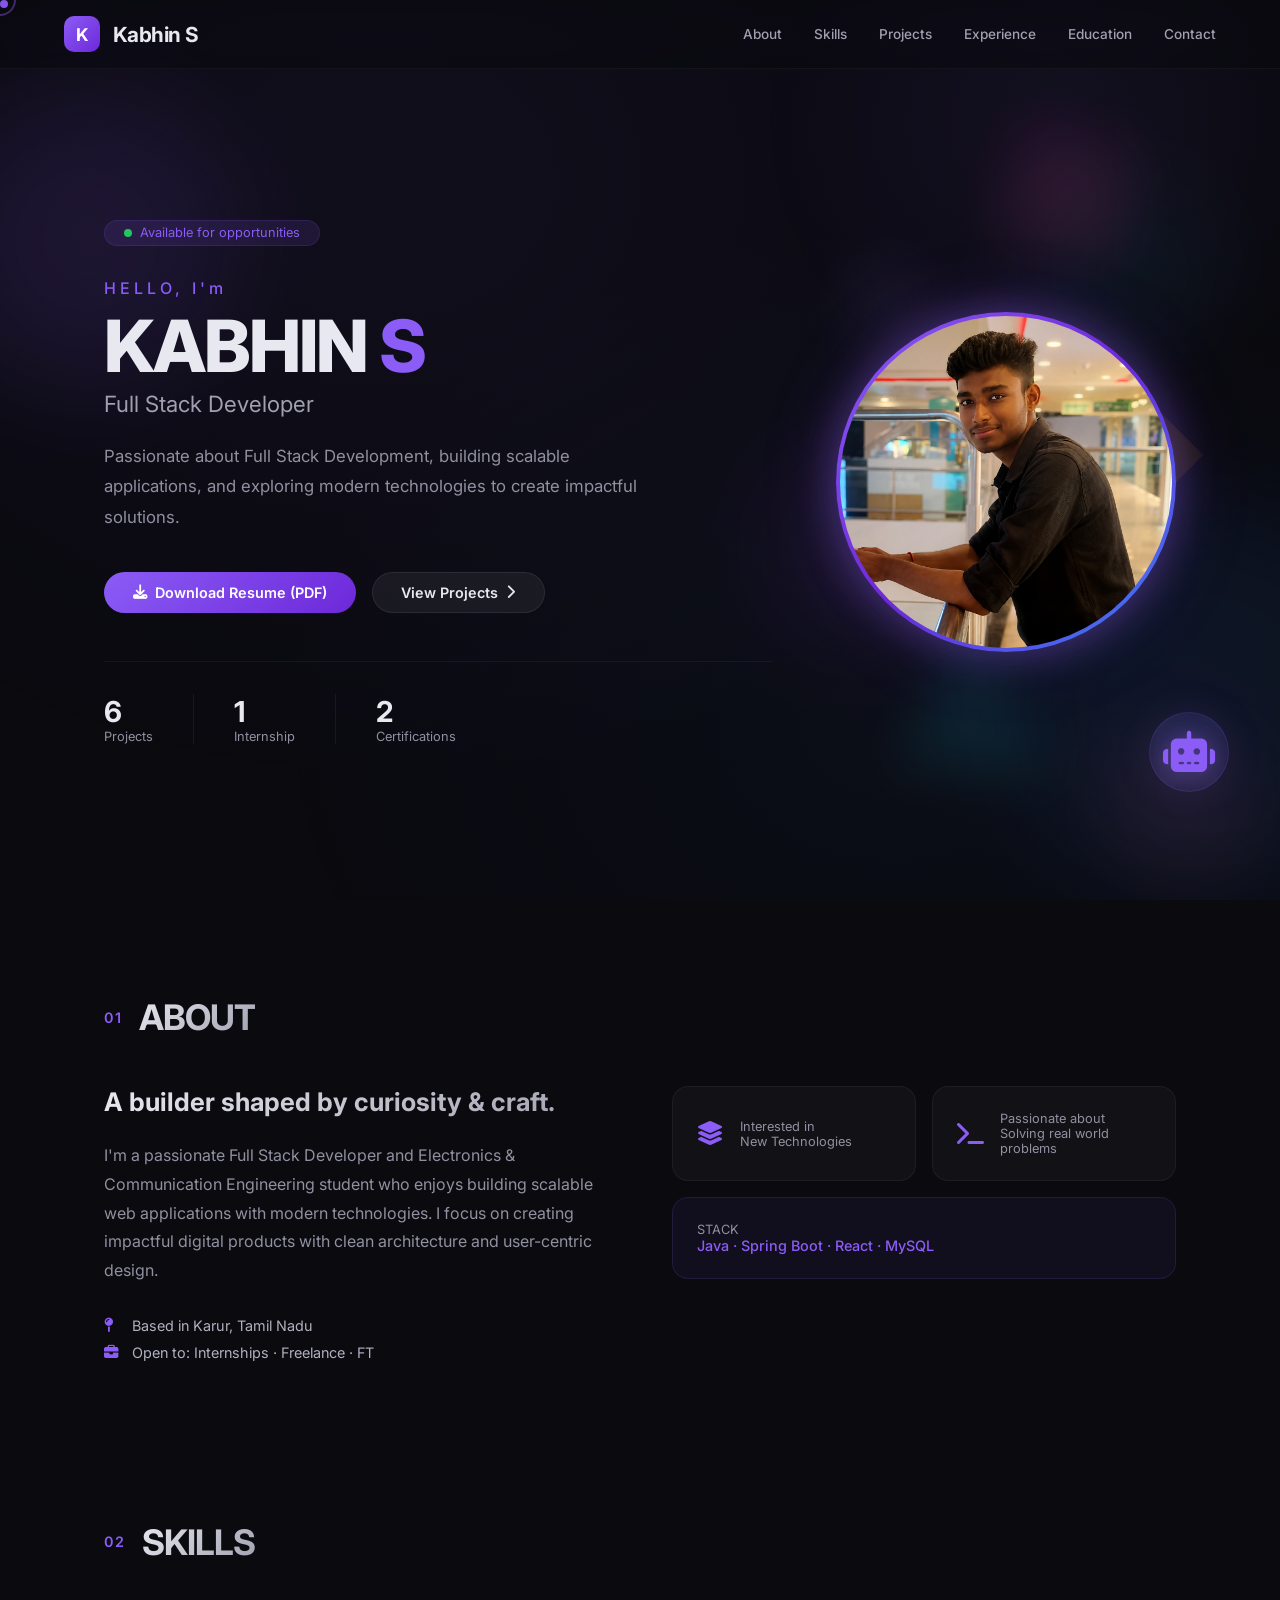
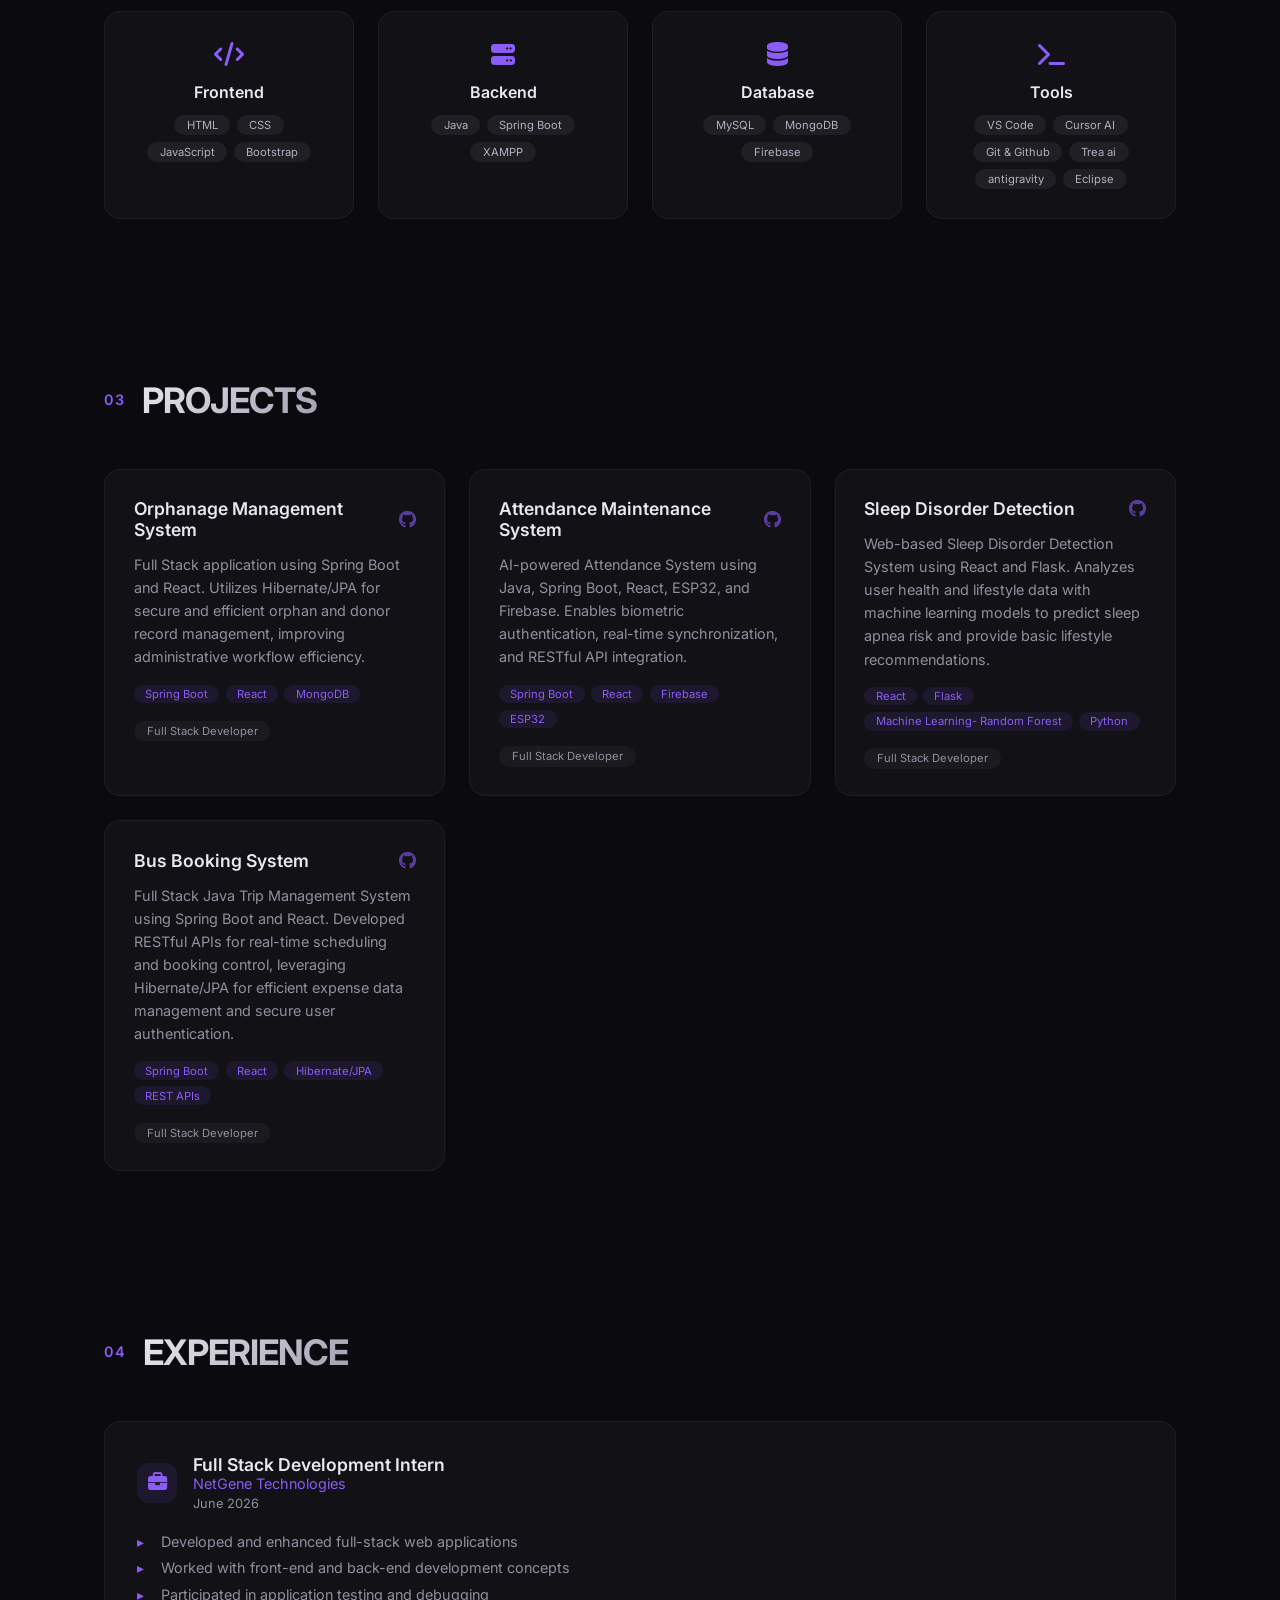
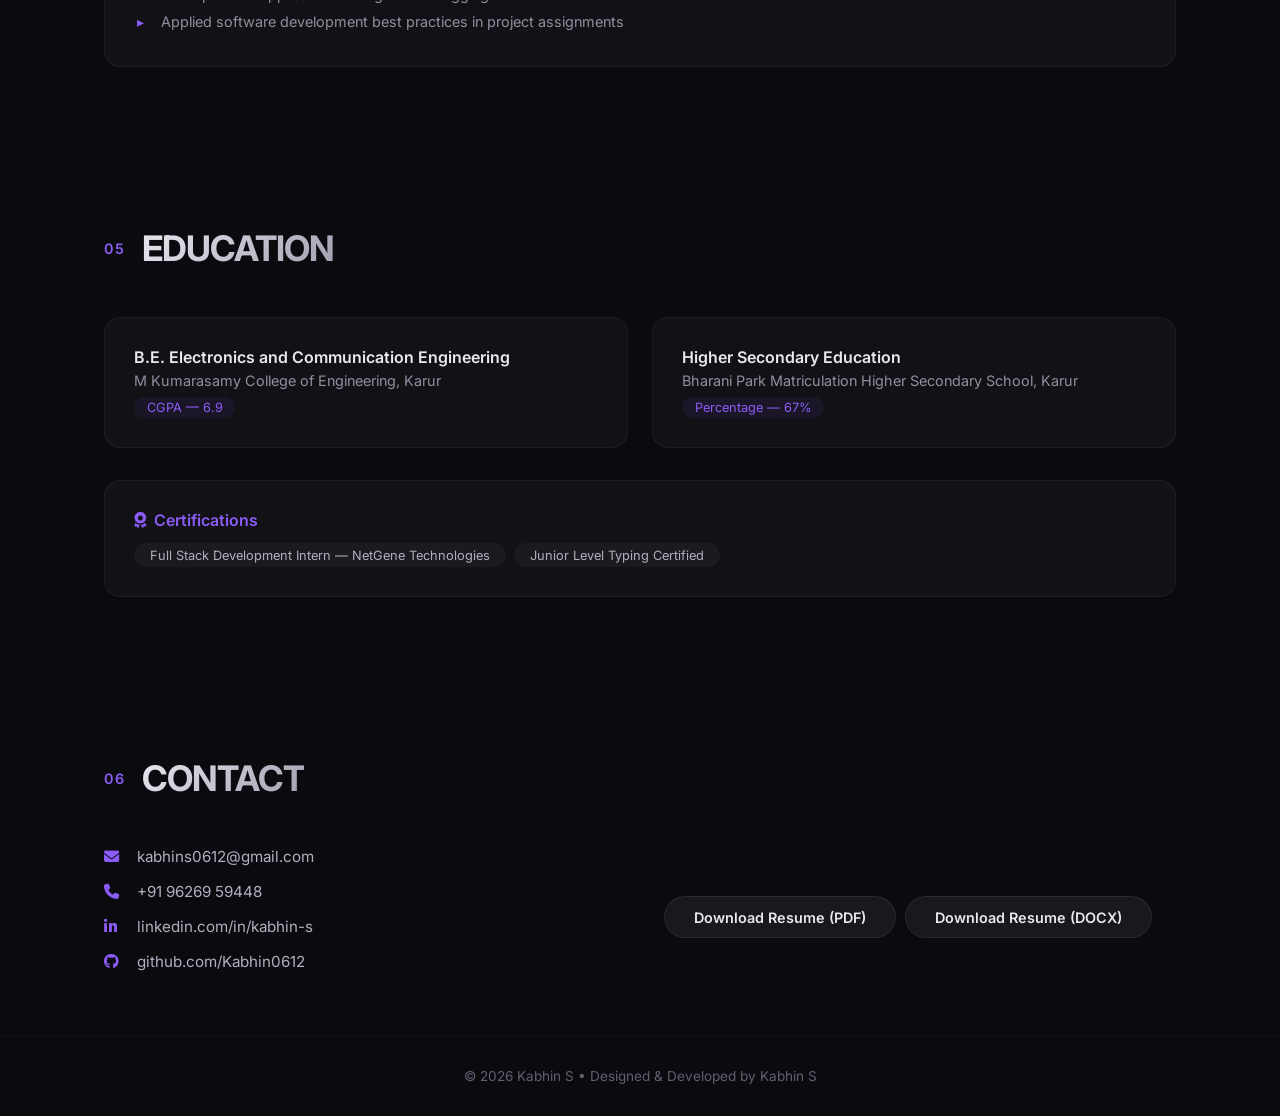
==== commit daaa100a: "added" ====
--- a/index.html
+++ b/index.html
@@ -1328,7 +1328,7 @@
           </h1>
 
           <p class="hero-desc">
-            ECE undergrad with a passion for full stack development and modern technologies.
+            Passionate about Full Stack Development, building scalable applications, and exploring modern technologies to create impactful solutions.
           </p>
 
           <div class="hero-actions">
@@ -1441,7 +1441,7 @@
           <div class="skill-tags">
             <span class="skill-tag">Java</span>
             <span class="skill-tag">Spring Boot</span>
-            <span class="skill-tag">REST APIs</span>
+            <span class="skill-tag">XAMPP</span>
           </div>
         </div>
         <div class="skill-card" data-delay="200">
@@ -1459,7 +1459,10 @@
           <div class="skill-tags">
             <span class="skill-tag">VS Code</span>
             <span class="skill-tag">Cursor AI</span>
-            <span class="skill-tag">Git</span>
+            <span class="skill-tag">Git & Github</span>
+            <span class="skill-tag">Trea ai</span>
+            <span class="skill-tag">antigravity</span>
+            <span class="skill-tag">Eclipse </span>
           </div>
         </div>
       </div>
@@ -1485,7 +1488,7 @@
           <div class="project-tech">
             <span class="tech-tag">Spring Boot</span>
             <span class="tech-tag">React</span>
-            <span class="tech-tag">Hibernate/JPA</span>
+            <span class="tech-tag">MongoDB</span>
           </div>
           <div class="project-role">
             <span class="role-badge">Full Stack Developer</span>
@@ -1524,7 +1527,8 @@
           <div class="project-tech">
             <span class="tech-tag">React</span>
             <span class="tech-tag">Flask</span>
-            <span class="tech-tag">Machine Learning</span>
+            <span class="tech-tag">Machine Learning- Random Forest</span>
+            <span class="tech-tag">Python</span>
           </div>
           <div class="project-role">
             <span class="role-badge">Full Stack Developer</span>
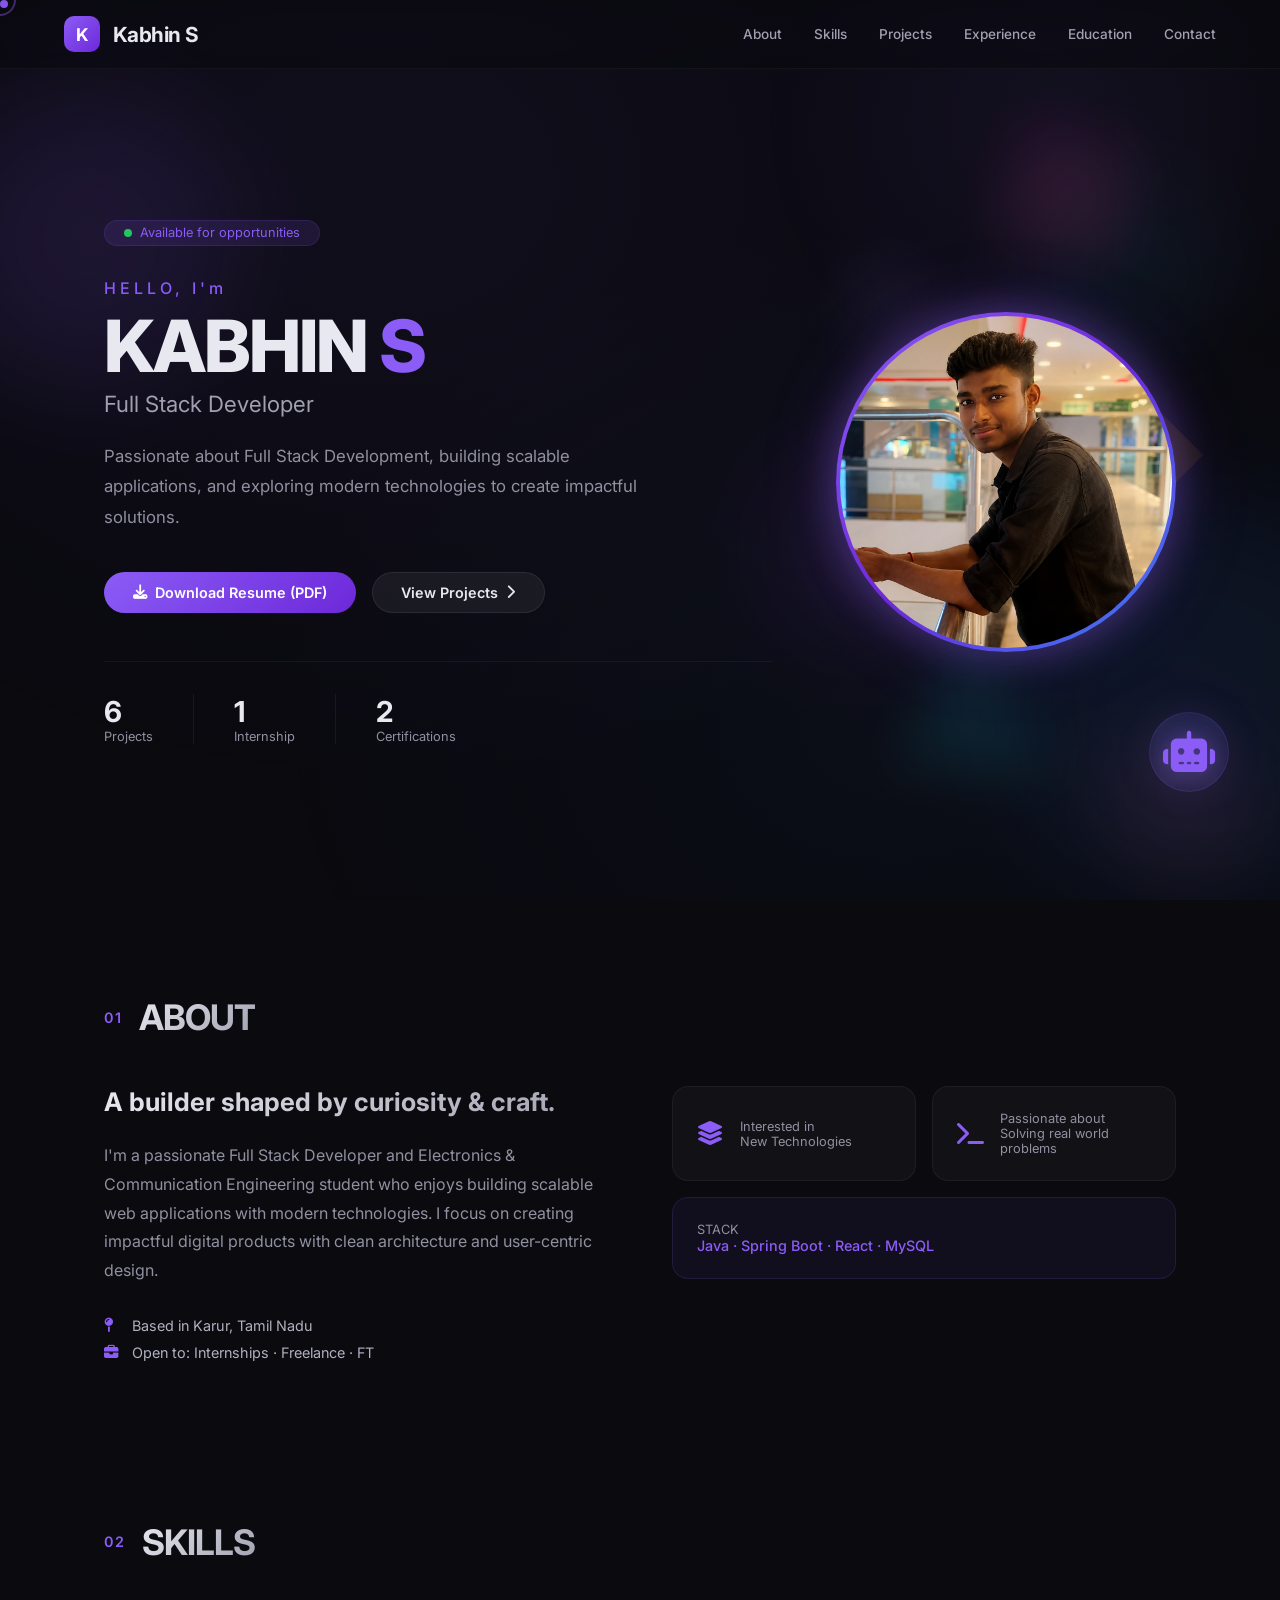
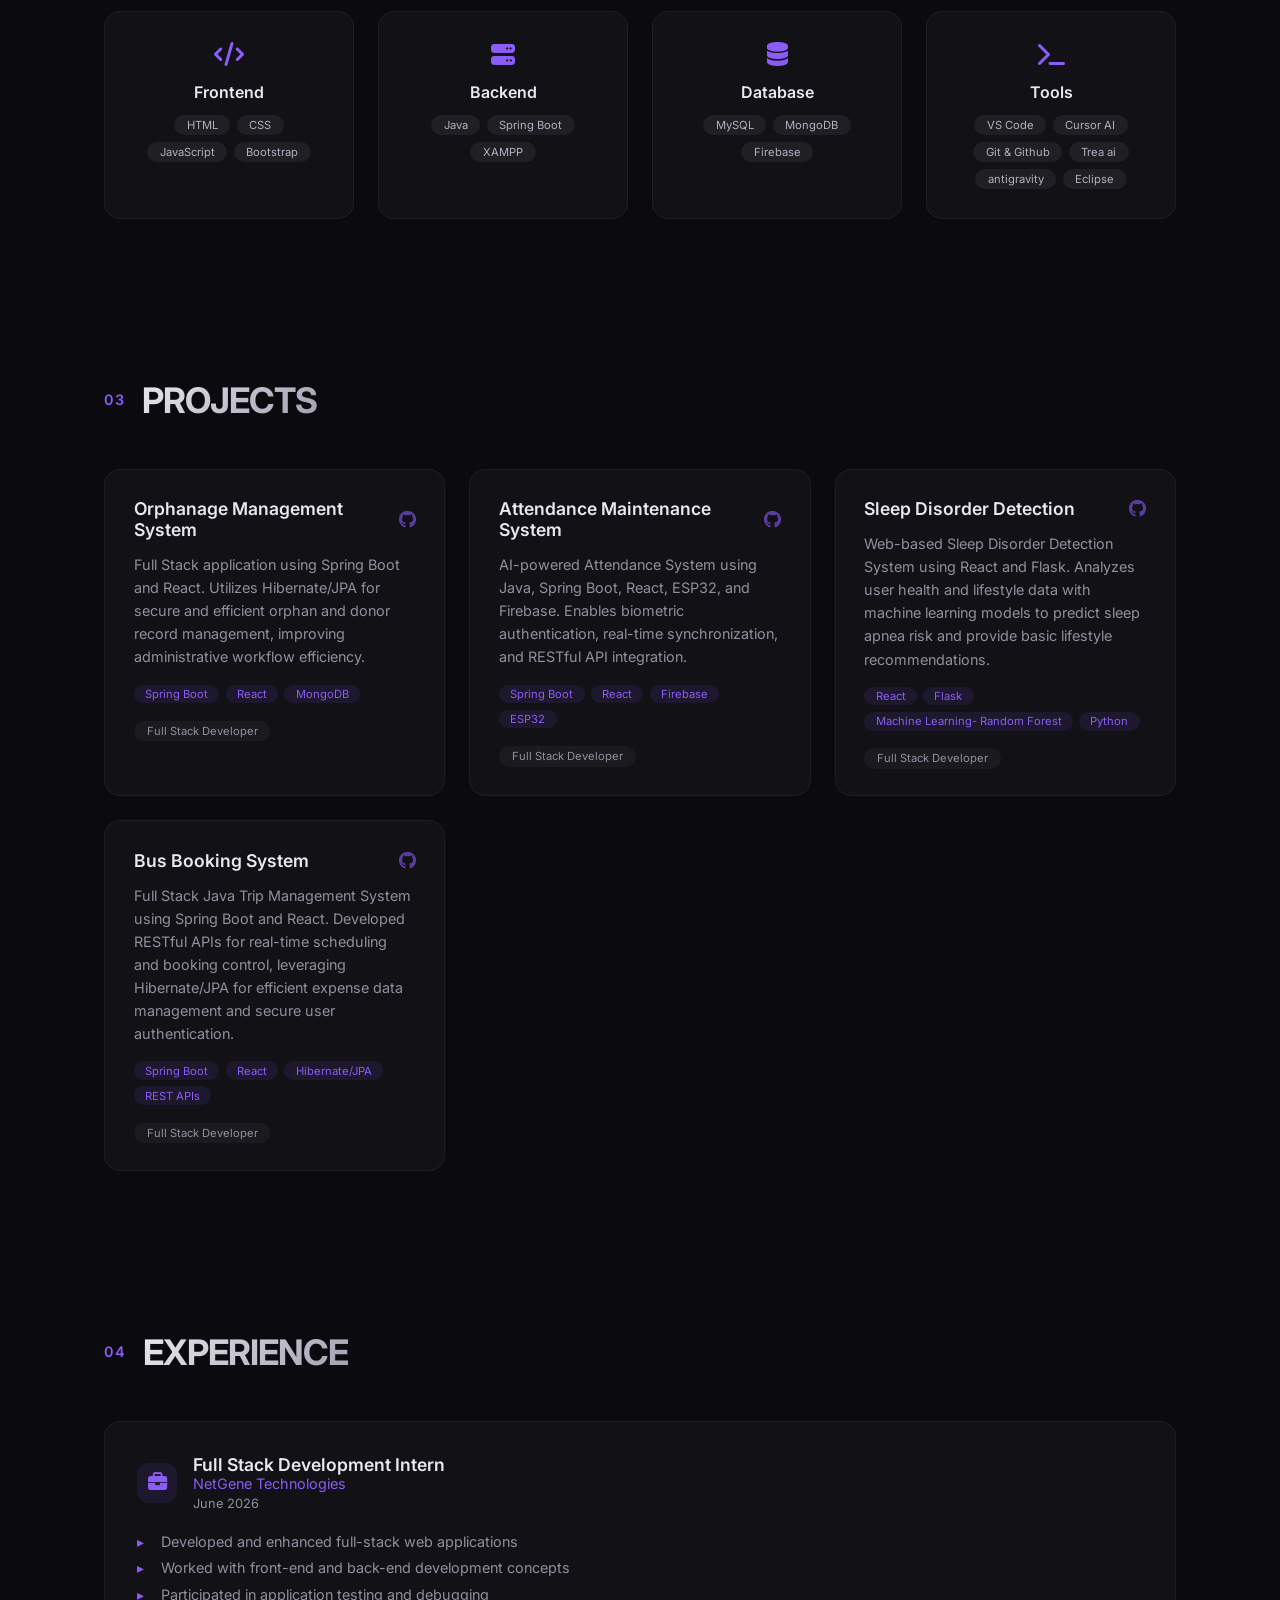
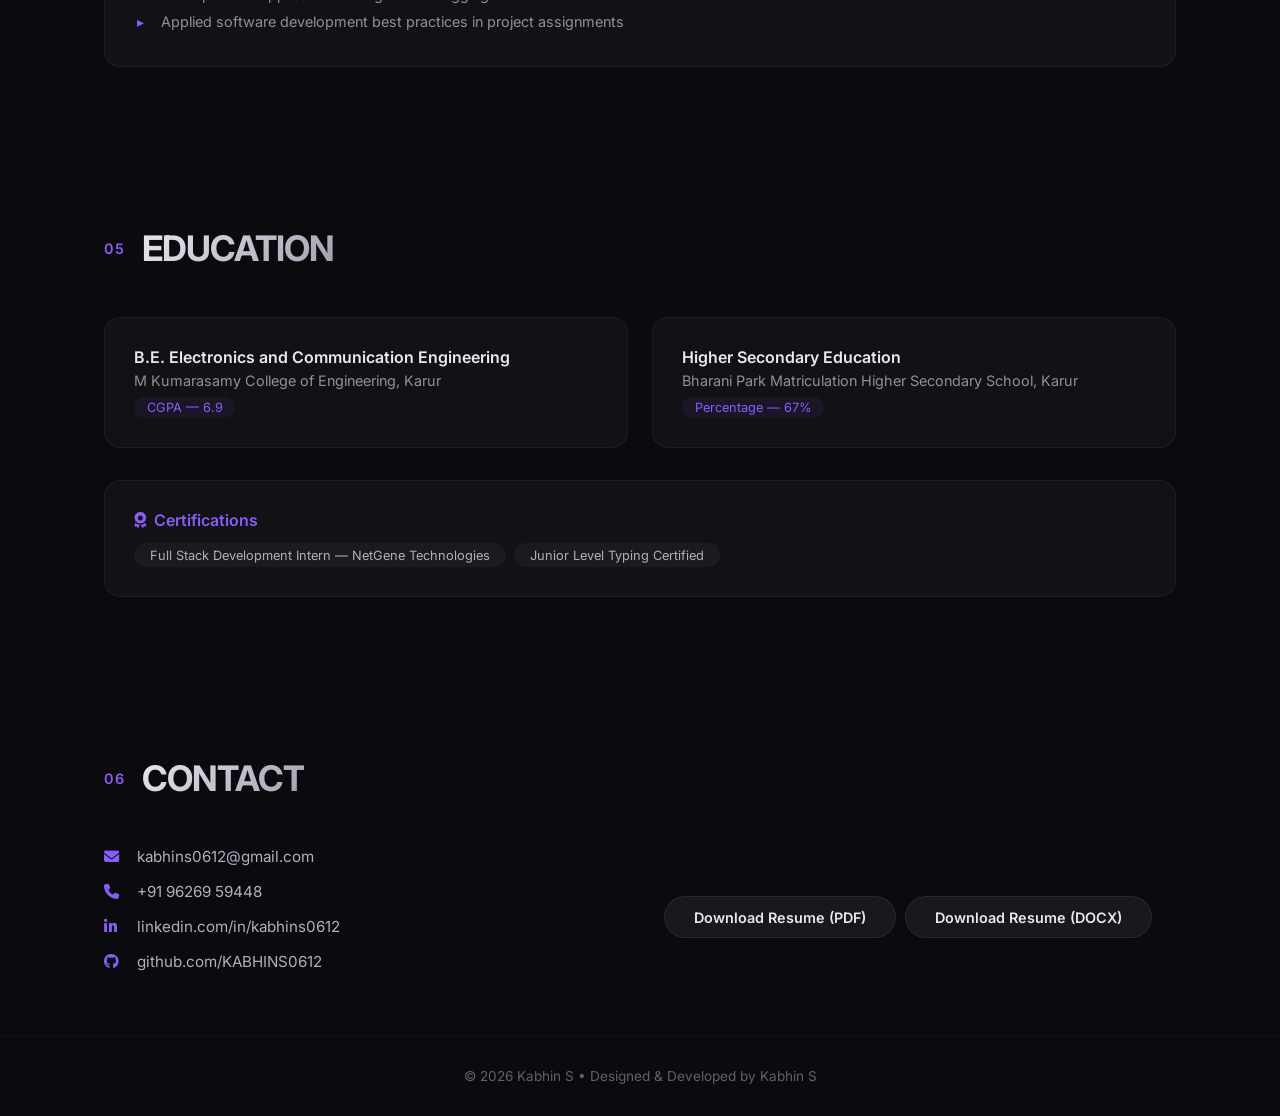
==== commit 18b2c021: "Initial commit" ====
--- a/index.html
+++ b/index.html
@@ -1627,11 +1627,11 @@
           <a href="tel:+919626959448" class="contact-item">
             <i class="fas fa-phone"></i> +91 96269 59448
           </a>
-          <a href="https://linkedin.com/in/kabhin-s-4545b8339" target="_blank" rel="noopener noreferrer" class="contact-item">
-            <i class="fab fa-linkedin-in"></i> linkedin.com/in/kabhin-s
+          <a href="https://www.linkedin.com/in/kabhins0612" target="_blank" rel="noopener noreferrer" class="contact-item">
+            <i class="fab fa-linkedin-in"></i> linkedin.com/in/kabhins0612
           </a>
-          <a href="https://github.com/Kabhin0612" target="_blank" rel="noopener noreferrer" class="contact-item">
-            <i class="fab fa-github"></i> github.com/Kabhin0612
+          <a href="https://github.com/KABHINS0612" target="_blank" rel="noopener noreferrer" class="contact-item">
+            <i class="fab fa-github"></i> github.com/KABHINS0612
           </a>
         </div>
         <div class="contact-cta">
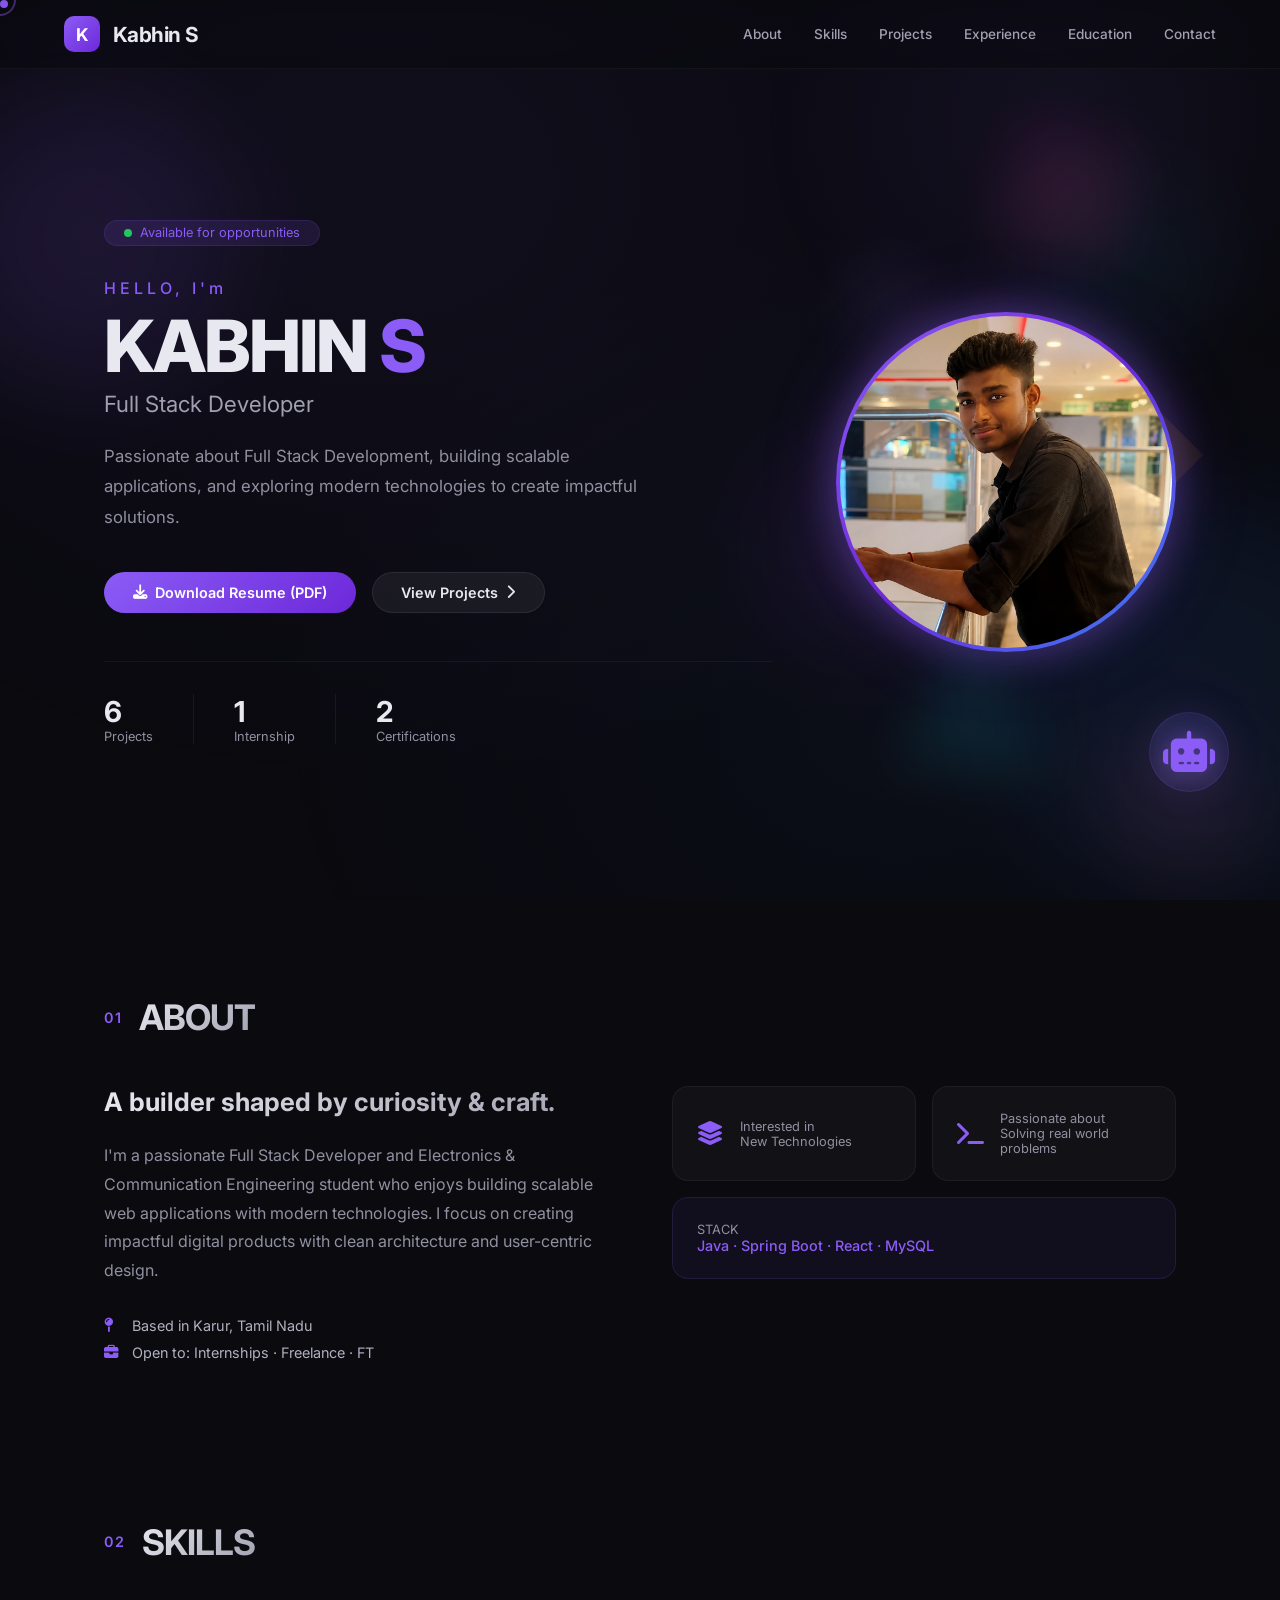
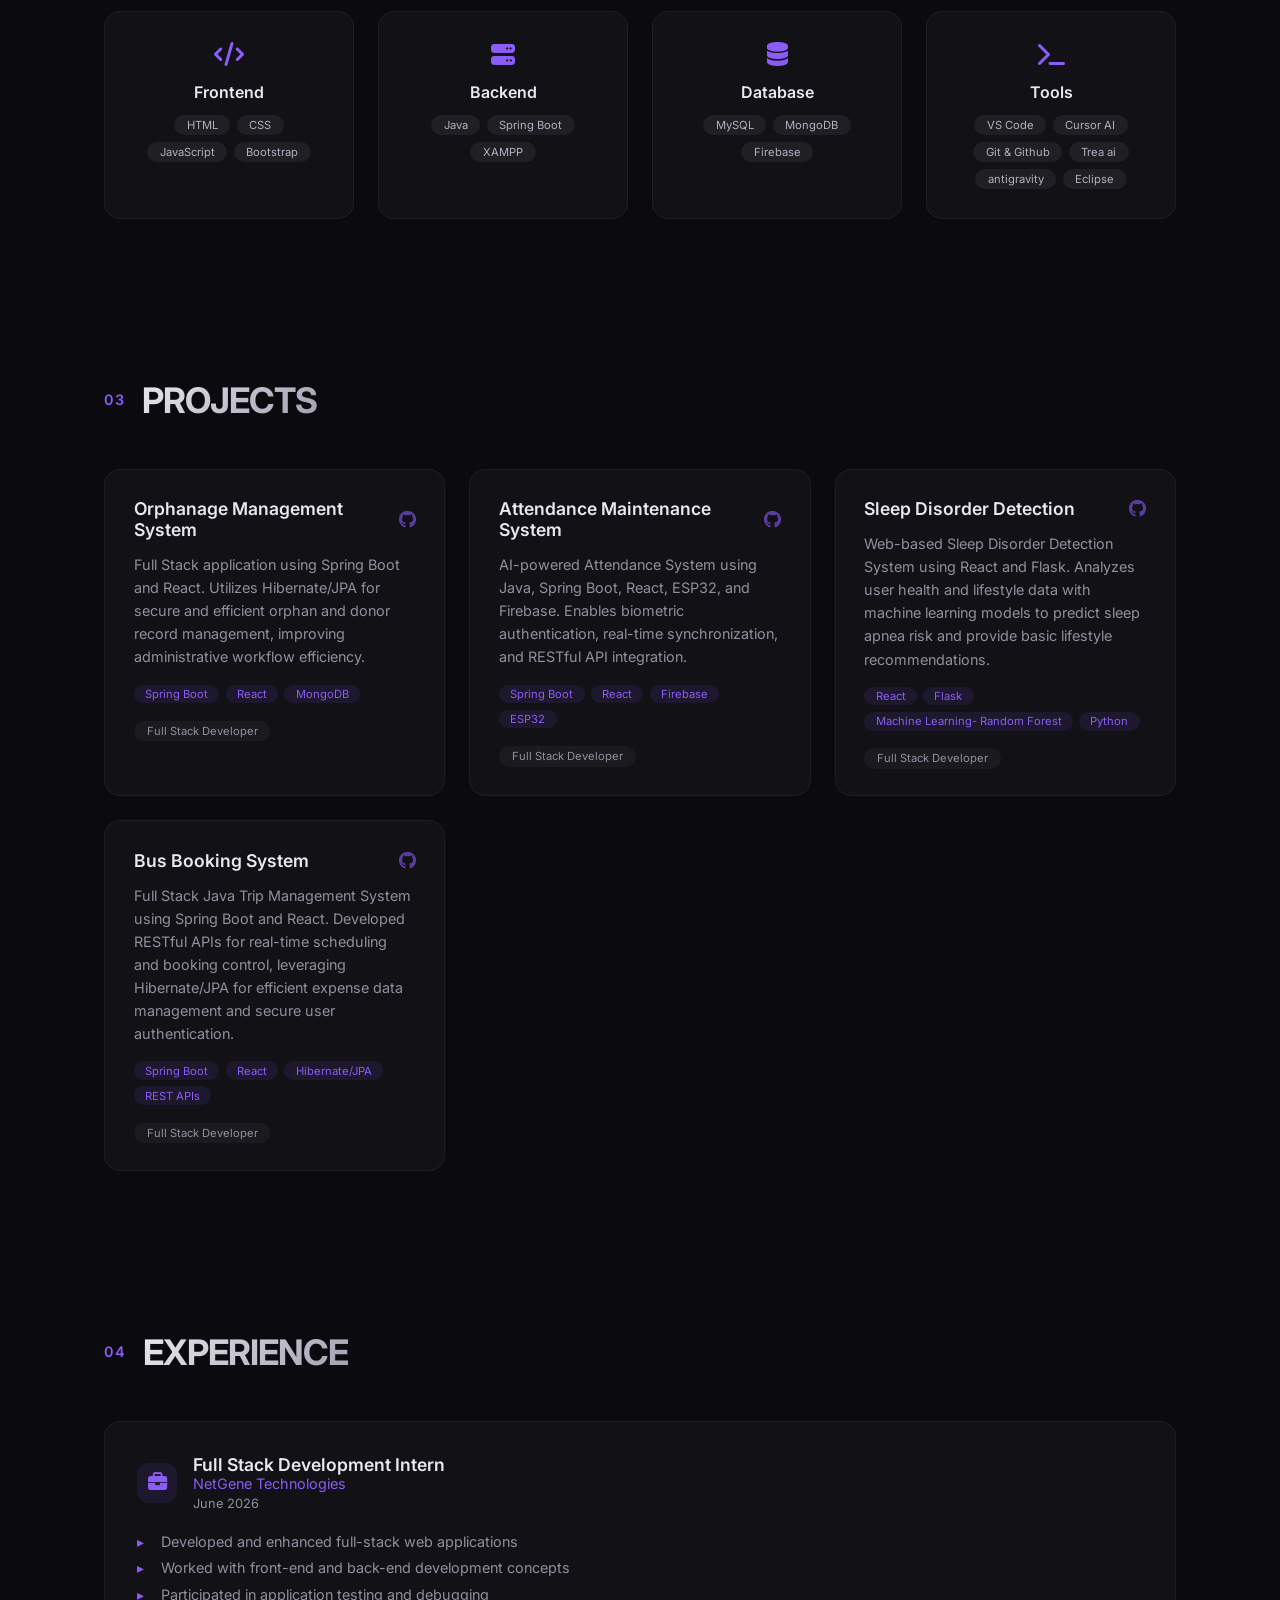
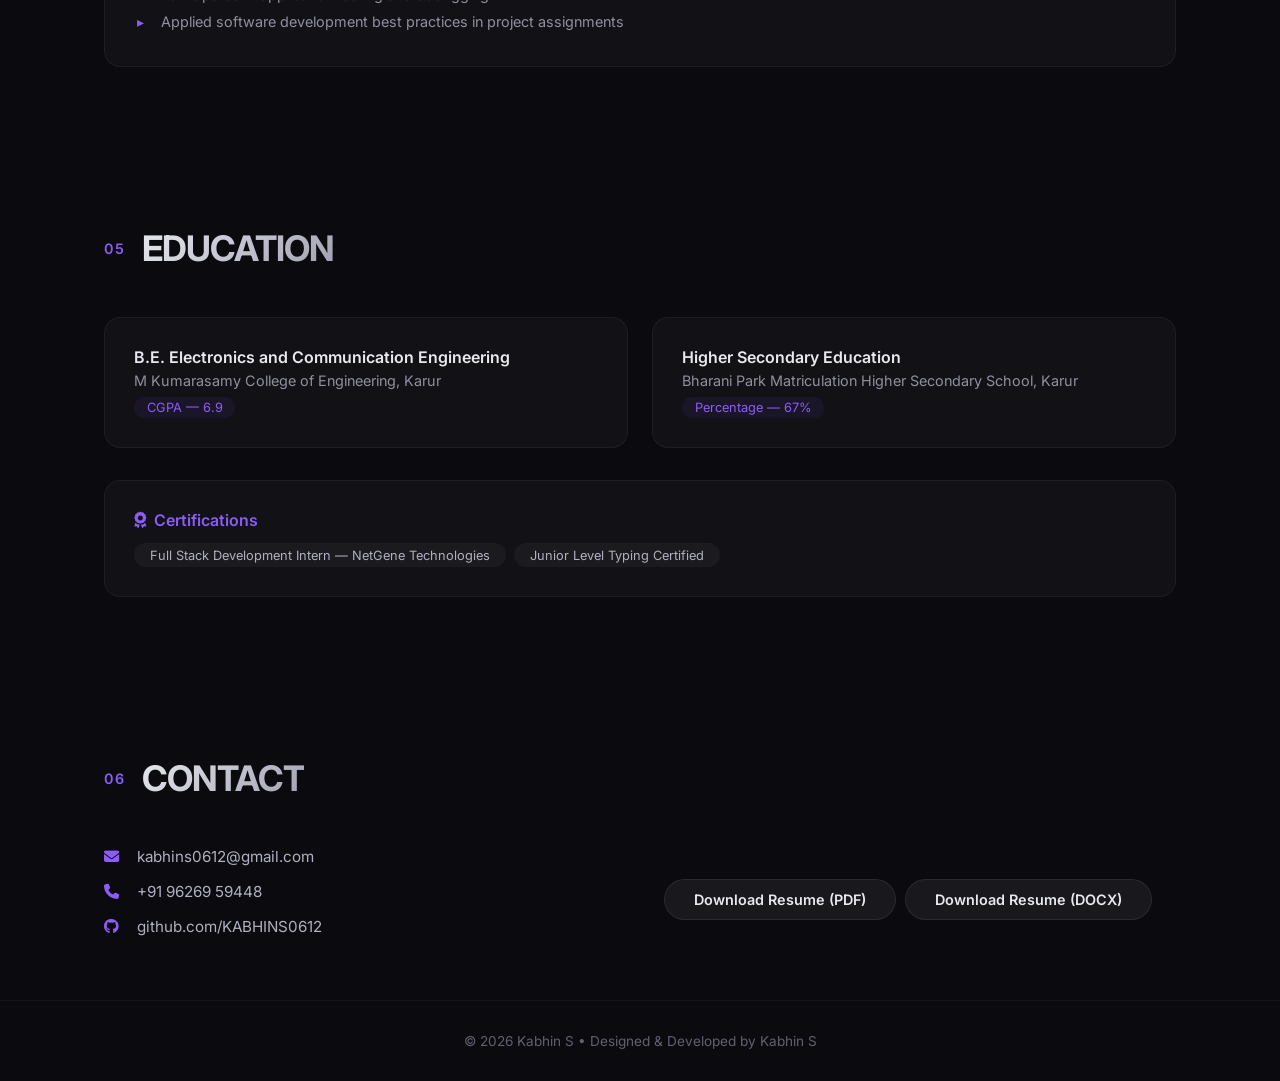
==== commit 37339247: "updated linkedin" ====
--- a/index.html
+++ b/index.html
@@ -1627,9 +1627,9 @@
           <a href="tel:+919626959448" class="contact-item">
             <i class="fas fa-phone"></i> +91 96269 59448
           </a>
-          <a href="https://www.linkedin.com/in/kabhins0612" target="_blank" rel="noopener noreferrer" class="contact-item">
+          <!-- <a href="https://www.linkedin.com/in/kabhins0612" target="_blank" rel="noopener noreferrer" class="contact-item">
             <i class="fab fa-linkedin-in"></i> linkedin.com/in/kabhins0612
-          </a>
+          </a> -->
           <a href="https://github.com/KABHINS0612" target="_blank" rel="noopener noreferrer" class="contact-item">
             <i class="fab fa-github"></i> github.com/KABHINS0612
           </a>
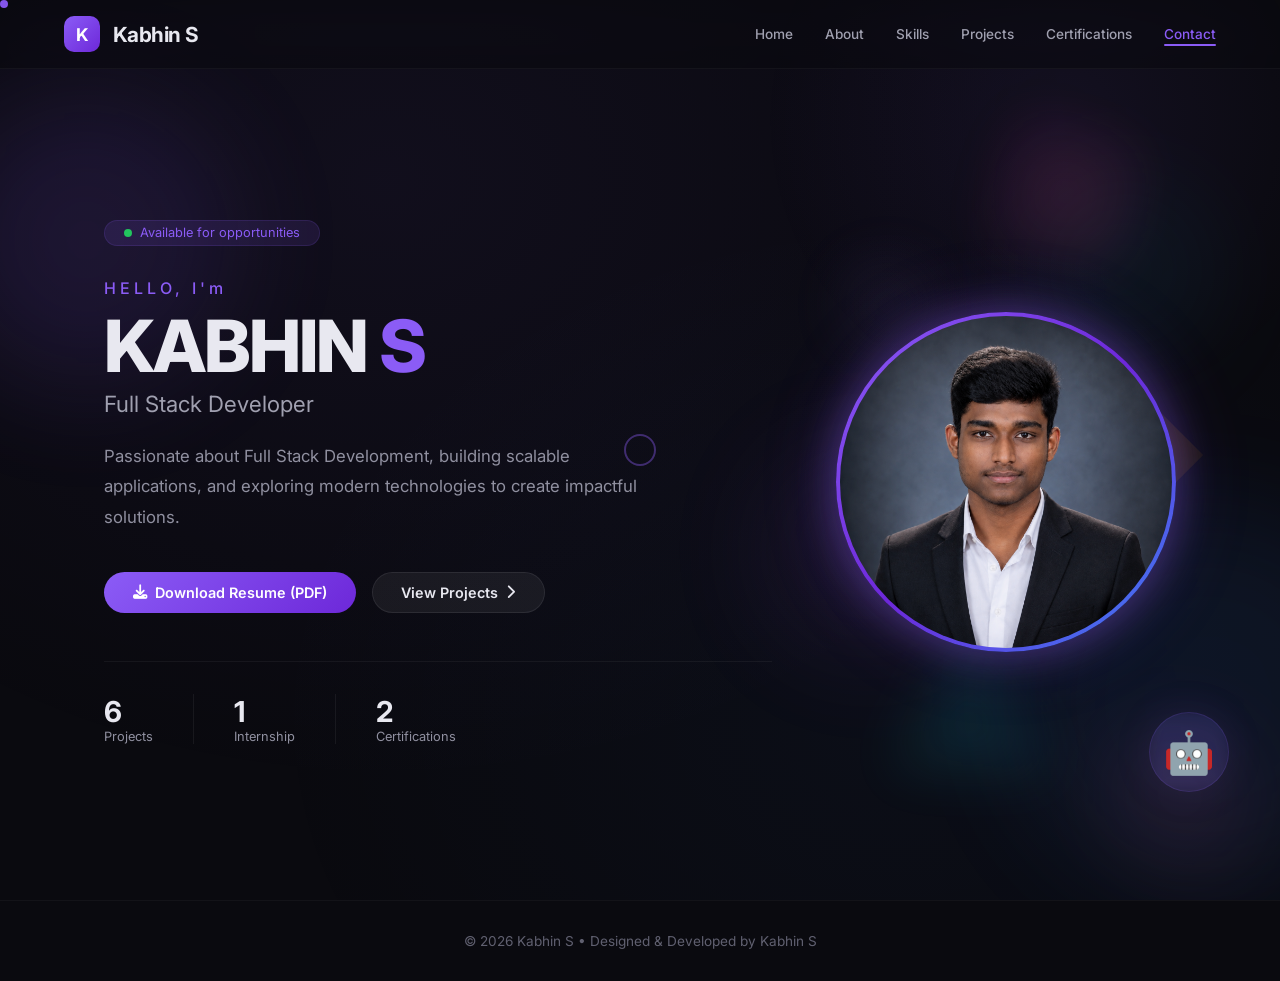
==== commit 5131b6a9: "profile update" ====
--- a/index.html
+++ b/index.html
@@ -8,1273 +8,17 @@
   <link rel="preconnect" href="https://fonts.gstatic.com" crossorigin />
   <link href="https://fonts.googleapis.com/css2?family=Inter:opsz,wght@14..32,300;14..32,400;14..32,500;14..32,600;14..32,700;14..32,800&display=swap" rel="stylesheet" />
   <link rel="stylesheet" href="https://cdnjs.cloudflare.com/ajax/libs/font-awesome/6.5.0/css/all.min.css" />
-  <style>
-    /* ----- RESET & BASE ----- */
-    * {
-      margin: 0;
-      padding: 0;
-      box-sizing: border-box;
-    }
-
-    body {
-      font-family: 'Inter', -apple-system, BlinkMacSystemFont, sans-serif;
-      background: #0a0a0f;
-      color: #e8e8f0;
-      cursor: none;
-      overflow-x: hidden;
-    }
-
-    html {
-      scroll-behavior: smooth;
-    }
-
-    ::-webkit-scrollbar {
-      width: 6px;
-    }
-    ::-webkit-scrollbar-track {
-      background: #0a0a0f;
-    }
-    ::-webkit-scrollbar-thumb {
-      background: #8b5cf6;
-      border-radius: 10px;
-    }    
-
-    /* ----- CURSOR ----- */
-    .cursor-dot {
-      position: fixed;
-      width: 8px;
-      height: 8px;
-      background: #8b5cf6;
-      border-radius: 50%;
-      pointer-events: none;
-      z-index: 9999;
-      mix-blend-mode: difference;
-      transition: transform 0.15s ease;
-    }
-
-    .cursor-ring {
-      position: fixed;
-      width: 32px;
-      height: 32px;
-      border: 2px solid rgba(139, 92, 246, 0.4);
-      border-radius: 50%;
-      pointer-events: none;
-      z-index: 9998;
-      transition: border-color 0.2s, transform 0.2s ease, width 0.2s, height 0.2s;
-    }
-
-    .cursor-ring.hover {
-      width: 48px;
-      height: 48px;
-      border-color: #8b5cf6;
-      transform: translate(-8px, -8px);
-    }
-
-    /* ----- LIGHTING & FLOATING BG OBJECTS (updated for right-side shapes) ----- */
-    .lighting {
-      position: fixed;
-      top: 0;
-      left: 0;
-      width: 100%;
-      height: 100%;
-      background:
-        radial-gradient(ellipse at 30% 20%, rgba(139, 92, 246, 0.06) 0%, transparent 60%),
-        radial-gradient(ellipse at 70% 80%, rgba(59, 130, 246, 0.04) 0%, transparent 50%);
-      pointer-events: none;
-      z-index: 0;
-    }
-
-    /* floating orbs & geometric shapes — added more right-side objects */
-    .floating-bg {
-      position: fixed;
-      top: 0;
-      left: 0;
-      width: 100%;
-      height: 100%;
-      pointer-events: none;
-      z-index: 0;
-      overflow: hidden;
-    }
-
-    .float-object {
-      position: absolute;
-      border-radius: 50%;
-      opacity: 0.25;
-      filter: blur(60px);
-      animation: floatAnim 18s infinite alternate ease-in-out;
-    }
-
-    /* existing objects */
-    .float-object:nth-child(1) {
-      width: 300px;
-      height: 300px;
-      background: #8b5cf6;
-      top: 10%;
-      left: -5%;
-      animation-duration: 22s;
-      opacity: 0.12;
-    }
-
-    .float-object:nth-child(2) {
-      width: 400px;
-      height: 400px;
-      background: #3b82f6;
-      bottom: 0%;
-      right: -10%;
-      animation-duration: 26s;
-      animation-delay: 2s;
-      opacity: 0.08;
-    }
-
-    .float-object:nth-child(3) {
-      width: 200px;
-      height: 200px;
-      background: #a855f7;
-      top: 50%;
-      left: 60%;
-      animation-duration: 20s;
-      animation-delay: 4s;
-      opacity: 0.10;
-    }
-
-    .float-object:nth-child(4) {
-      width: 180px;
-      height: 180px;
-      background: #06b6d4;
-      top: 20%;
-      right: 5%;
-      animation-duration: 24s;
-      animation-delay: 1s;
-      opacity: 0.07;
-    }
-
-    /* NEW right-side shapes: different shapes (squares, triangles, diamonds) with blur */
-    .float-shape {
-      position: absolute;
-      opacity: 0.18;
-      filter: blur(30px);
-      animation: floatShape 20s infinite alternate ease-in-out;
-      pointer-events: none;
-    }
-
-    /* square */
-    .float-shape:nth-child(5) {
-      width: 120px;
-      height: 120px;
-      background: #ec4899;
-      top: 15%;
-      right: 12%;
-      border-radius: 12px;
-      animation-duration: 18s;
-      animation-delay: 0.5s;
-      opacity: 0.12;
-      transform: rotate(15deg);
-    }
-
-    /* diamond (rhombus) */
-    .float-shape:nth-child(6) {
-      width: 100px;
-      height: 100px;
-      background: #f59e0b;
-      top: 45%;
-      right: 6%;
-      clip-path: polygon(50% 0%, 100% 50%, 50% 100%, 0% 50%);
-      animation-duration: 22s;
-      animation-delay: 1.2s;
-      opacity: 0.14;
-      filter: blur(25px);
-    }
-
-    /* triangle */
-    .float-shape:nth-child(7) {
-      width: 0;
-      height: 0;
-      border-left: 80px solid transparent;
-      border-right: 80px solid transparent;
-      border-bottom: 140px solid #22d3ee;
-      top: 70%;
-      right: 18%;
-      animation-duration: 25s;
-      animation-delay: 0.8s;
-      opacity: 0.10;
-      filter: blur(28px);
-      background: none;
-    }
-
-    /* small circle with blur */
-    .float-shape:nth-child(8) {
-      width: 70px;
-      height: 70px;
-      background: #a78bfa;
-      top: 30%;
-      right: 28%;
-      border-radius: 50%;
-      animation-duration: 16s;
-      animation-delay: 2s;
-      opacity: 0.15;
-      filter: blur(35px);
-    }
-
-    /* additional organic shape */
-    .float-shape:nth-child(9) {
-      width: 150px;
-      height: 150px;
-      background: #f472b6;
-      top: 80%;
-      right: 2%;
-      border-radius: 40% 60% 30% 70% / 50% 40% 60% 50%;
-      animation-duration: 28s;
-      animation-delay: 0.2s;
-      opacity: 0.08;
-      filter: blur(40px);
-    }
-
-    @keyframes floatShape {
-      0% { transform: translate(0, 0) scale(1) rotate(0deg); }
-      33% { transform: translate(-20px, -30px) scale(1.15) rotate(5deg); }
-      66% { transform: translate(15px, 20px) scale(0.9) rotate(-8deg); }
-      100% { transform: translate(-10px, 15px) scale(1.1) rotate(4deg); }
-    }
-
-    /* AI avatar / tech icon floating */
-    .ai-avatar {
-      position: fixed;
-      bottom: 12%;
-      right: 4%;
-      width: 80px;
-      height: 80px;
-      background: rgba(139, 92, 246, 0.08);
-      border: 1px solid rgba(139, 92, 246, 0.15);
-      border-radius: 40px;
-      display: flex;
-      align-items: center;
-      justify-content: center;
-      font-size: 2.6rem;
-      color: #8b5cf6;
-      backdrop-filter: blur(8px);
-      box-shadow: 0 0 40px rgba(139, 92, 246, 0.1);
-      animation: floatAvatar 6s infinite alternate ease-in-out;
-      z-index: 2;
-      pointer-events: none;
-      transition: transform 0.3s;
-      cursor: default;
-    }
-
-    .ai-avatar i {
-      filter: drop-shadow(0 0 8px rgba(139, 92, 246, 0.3));
-    }
-
-    @keyframes floatAvatar {
-      0% { transform: translateY(0px) scale(1); }
-      100% { transform: translateY(-20px) scale(1.04); }
-    }
-
-    @keyframes floatAnim {
-      0% { transform: translate(0, 0) scale(1); }
-      33% { transform: translate(30px, -40px) scale(1.1); }
-      66% { transform: translate(-20px, 20px) scale(0.9); }
-      100% { transform: translate(10px, -10px) scale(1.05); }
-    }
-
-    .app {
-      position: relative;
-      z-index: 1;
-    }
-
-    /* ----- NAVBAR ----- */
-    .navbar {
-      position: fixed;
-      top: 0;
-      left: 0;
-      right: 0;
-      padding: 1rem 4rem;
-      display: flex;
-      justify-content: space-between;
-      align-items: center;
-      background: rgba(10, 10, 15, 0.7);
-      backdrop-filter: blur(20px);
-      -webkit-backdrop-filter: blur(20px);
-      border-bottom: 1px solid rgba(255, 255, 255, 0.04);
-      z-index: 100;
-      transition: all 0.3s;
-    }
-
-    .nav-logo {
-      display: flex;
-      align-items: center;
-      gap: 0.8rem;
-    }
-
-    .logo-icon {
-      width: 36px;
-      height: 36px;
-      display: flex;
-      align-items: center;
-      justify-content: center;
-      background: linear-gradient(135deg, #8b5cf6, #6d28d9);
-      border-radius: 10px;
-      font-weight: 700;
-      font-size: 1.1rem;
-      color: white;
-    }
-
-    .logo-text {
-      font-weight: 700;
-      font-size: 1.3rem;
-      letter-spacing: -0.5px;
-    }
-
-    .time-badge {
-      display: flex;
-      align-items: center;
-      gap: 4px;
-      font-size: 0.7rem;
-      background: rgba(255, 255, 255, 0.06);
-      padding: 4px 10px;
-      border-radius: 20px;
-      color: #a0a0b0;
-    }
-
-    .nav-links {
-      display: flex;
-      align-items: center;
-      gap: 2rem;
-    }
-
-    .nav-link {
-      color: #a0a0b0;
-      text-decoration: none;
-      font-size: 0.85rem;
-      font-weight: 500;
-      transition: color 0.3s;
-      position: relative;
-      cursor: pointer;
-    }
-
-    .nav-link:hover {
-      color: #e8e8f0;
-    }
-
-    .nav-link.active {
-      color: #8b5cf6;
-    }
-
-    .nav-link.active::after {
-      content: '';
-      position: absolute;
-      bottom: -4px;
-      left: 0;
-      width: 100%;
-      height: 2px;
-      background: #8b5cf6;
-      border-radius: 2px;
-    }
-
-    .hire-btn {
-      background: linear-gradient(135deg, #8b5cf6, #6d28d9);
-      border: none;
-      color: white;
-      padding: 0.4rem 1.2rem;
-      border-radius: 20px;
-      font-weight: 600;
-      font-size: 0.8rem;
-      cursor: pointer;
-      transition: all 0.3s;
-      font-family: 'Inter', sans-serif;
-    }
-
-    .hire-btn:hover {
-      box-shadow: 0 0 30px rgba(139, 92, 246, 0.3);
-      transform: scale(1.05);
-    }
-
-    .menu-toggle {
-      display: none;
-      background: none;
-      border: none;
-      color: white;
-      cursor: pointer;
-      font-size: 1.5rem;
-    }
-
-    /* ----- SECTIONS ----- */
-    .section {
-      padding: 6rem 4rem 4rem;
-      max-width: 1200px;
-      margin: 0 auto;
-      position: relative;
-    }
-
-    .section-header {
-      display: flex;
-      align-items: center;
-      gap: 1rem;
-      margin-bottom: 3rem;
-      opacity: 0;
-      transform: translateY(20px);
-      transition: all 0.6s ease;
-    }
-
-    .section-header.visible {
-      opacity: 1;
-      transform: translateY(0);
-    }
-
-    .section-number {
-      font-size: 0.9rem;
-      color: #8b5cf6;
-      font-weight: 600;
-      letter-spacing: 2px;
-    }
-
-    .section-title {
-      font-size: 2.2rem;
-      font-weight: 700;
-      letter-spacing: -1px;
-      background: linear-gradient(135deg, #e8e8f0, #a0a0b0);
-      -webkit-background-clip: text;
-      -webkit-text-fill-color: transparent;
-      background-clip: text;
-    }
-
-    /* ----- HERO ----- */
-    .hero-section {
-      min-height: 100vh;
-      display: flex;
-      align-items: center;
-      padding: 8rem 4rem 4rem;
-      max-width: 1200px;
-      margin: 0 auto;
-      position: relative;
-    }
-
-    .hero-bg-glow {
-      position: absolute;
-      top: -20%;
-      right: -10%;
-      width: 600px;
-      height: 600px;
-      background: radial-gradient(circle, rgba(139, 92, 246, 0.08), transparent 70%);
-      pointer-events: none;
-    }
-
-    .hero-wrapper {
-      display: flex;
-      align-items: center;
-      gap: 4rem;
-      width: 100%;
-      justify-content: space-between;
-    }
-
-    .hero-content {
-      position: relative;
-      z-index: 2;
-      opacity: 0;
-      transform: translateY(30px);
-      animation: heroFadeIn 0.8s ease forwards;
-      flex: 1;
-    }
-
-    @keyframes heroFadeIn {
-      to {
-        opacity: 1;
-        transform: translateY(0);
-      }
-    }
-
-    /* ----- PROFILE PICTURE (circle with border lighting) ----- */
-    .profile-picture {
-      flex-shrink: 0;
-      width: 340px;
-      height: 340px;
-      border-radius: 50%;
-      background: linear-gradient(135deg, #8b5cf6, #6d28d9, #3b82f6);
-      padding: 4px;
-      box-shadow: 0 0 40px rgba(139, 92, 246, 0.4), 0 0 80px rgba(139, 92, 246, 0.2);
-      animation: glowPulse 3s infinite alternate ease-in-out;
-      opacity: 0;
-      animation: heroFadeIn 0.8s ease 0.3s forwards, glowPulse 3s infinite alternate ease-in-out 0.8s;
-    }
-
-    .profile-picture img {
-      width: 100%;
-      height: 100%;
-      border-radius: 50%;
-      object-fit: cover;
-      display: block;
-      background: #0a0a0f;
-    }
-
-    @keyframes glowPulse {
-      0% {
-        box-shadow: 0 0 30px rgba(139, 92, 246, 0.3), 0 0 60px rgba(139, 92, 246, 0.1);
-      }
-      100% {
-        box-shadow: 0 0 60px rgba(139, 92, 246, 0.6), 0 0 120px rgba(139, 92, 246, 0.25), 0 0 180px rgba(59, 130, 246, 0.15);
-      }
-    }
-
-    .status-badge {
-      display: inline-flex;
-      align-items: center;
-      gap: 8px;
-      background: rgba(139, 92, 246, 0.12);
-      padding: 0.3rem 1.2rem;
-      border-radius: 30px;
-      font-size: 0.8rem;
-      color: #8b5cf6;
-      border: 1px solid rgba(139, 92, 246, 0.15);
-      opacity: 0;
-      animation: fadeIn 0.6s ease 0.4s forwards;
-    }
-
-    @keyframes fadeIn {
-      to {
-        opacity: 1;
-      }
-    }
-
-    .status-dot {
-      width: 8px;
-      height: 8px;
-      background: #22c55e;
-      border-radius: 50%;
-      animation: pulse-dot 2s infinite;
-    }
-
-    @keyframes pulse-dot {
-      0%,
-      100% {
-        opacity: 1;
-        transform: scale(1);
-      }
-      50% {
-        opacity: 0.5;
-        transform: scale(1.2);
-      }
-    }
-
-    .hero-title {
-      margin: 2rem 0 1.5rem;
-      opacity: 0;
-      animation: fadeIn 0.6s ease 0.6s forwards;
-    }
-
-    .greeting {
-      display: block;
-      font-size: 1rem;
-      font-weight: 500;
-      color: #8b5cf6;
-      letter-spacing: 4px;
-      margin-bottom: 0.5rem;
-    }
-
-    .name {
-      display: block;
-      font-size: 4.5rem;
-      font-weight: 800;
-      letter-spacing: -2px;
-      line-height: 1.1;
-    }
-
-    .highlight {
-      color: #8b5cf6;
-    }
-
-    .role {
-      display: block;
-      font-size: 1.4rem;
-      font-weight: 400;
-      color: #a0a0b0;
-      margin-top: 0.3rem;
-    }
-
-    .hero-desc {
-      max-width: 560px;
-      font-size: 1.05rem;
-      color: #9090a0;
-      line-height: 1.8;
-      margin-bottom: 2.5rem;
-      opacity: 0;
-      animation: fadeIn 0.6s ease 0.8s forwards;
-    }
-
-    .hero-actions {
-      display: flex;
-      gap: 1rem;
-      flex-wrap: wrap;
-      opacity: 0;
-      animation: fadeIn 0.6s ease 1s forwards;
-    }
-
-    .btn-primary,
-    .btn-secondary {
-      display: inline-flex;
-      align-items: center;
-      gap: 8px;
-      padding: 0.7rem 1.8rem;
-      border-radius: 30px;
-      font-weight: 600;
-      font-size: 0.9rem;
-      border: none;
-      cursor: pointer;
-      transition: all 0.3s;
-      font-family: 'Inter', sans-serif;
-      text-decoration: none;
-    }
-
-    .btn-primary {
-      background: linear-gradient(135deg, #8b5cf6, #6d28d9);
-      color: white;
-    }
-
-    .btn-primary:hover {
-      box-shadow: 0 0 40px rgba(139, 92, 246, 0.3);
-      transform: scale(1.05);
-    }
-
-    .btn-secondary {
-      background: rgba(255, 255, 255, 0.06);
-      color: #e8e8f0;
-      border: 1px solid rgba(255, 255, 255, 0.08);
-    }
-
-    .btn-secondary:hover {
-      background: rgba(255, 255, 255, 0.1);
-      transform: scale(1.05);
-    }
-
-    .quick-stats {
-      display: flex;
-      gap: 2.5rem;
-      margin-top: 3rem;
-      padding-top: 2rem;
-      border-top: 1px solid rgba(255, 255, 255, 0.05);
-      opacity: 0;
-      animation: fadeIn 0.6s ease 1.2s forwards;
-    }
-
-    .stat-item {
-      display: flex;
-      flex-direction: column;
-    }
-
-    .stat-number {
-      font-size: 1.8rem;
-      font-weight: 700;
-      color: #e8e8f0;
-    }
-
-    .stat-label {
-      font-size: 0.8rem;
-      color: #9090a0;
-    }
-
-    .stat-divider {
-      width: 1px;
-      background: rgba(255, 255, 255, 0.06);
-    }
-
-    /* ----- ABOUT ----- */
-    .about-grid {
-      display: grid;
-      grid-template-columns: 1fr 1fr;
-      gap: 4rem;
-    }
-
-    .about-text {
-      opacity: 0;
-      transform: translateX(-30px);
-      transition: all 0.6s ease;
-    }
-
-    .about-text.visible {
-      opacity: 1;
-      transform: translateX(0);
-    }
-
-    .about-text h3 {
-      font-size: 1.6rem;
-      font-weight: 700;
-      margin-bottom: 1.5rem;
-      background: linear-gradient(135deg, #e8e8f0, #a0a0b0);
-      -webkit-background-clip: text;
-      -webkit-text-fill-color: transparent;
-      background-clip: text;
-    }
-
-    .about-text p {
-      color: #9090a0;
-      line-height: 1.8;
-      margin-bottom: 1rem;
-    }
-
-    .about-meta {
-      margin-top: 2rem;
-      display: flex;
-      flex-direction: column;
-      gap: 0.6rem;
-    }
-
-    .meta-item {
-      display: flex;
-      align-items: center;
-      gap: 10px;
-      color: #b0b0c0;
-      font-size: 0.9rem;
-    }
-
-    .meta-item i {
-      color: #8b5cf6;
-      width: 18px;
-    }
-
-    .about-stats {
-      display: grid;
-      grid-template-columns: 1fr 1fr;
-      gap: 1rem;
-      align-content: start;
-      opacity: 0;
-      transform: translateX(30px);
-      transition: all 0.6s ease 0.2s;
-    }
-
-    .about-stats.visible {
-      opacity: 1;
-      transform: translateX(0);
-    }
-
-    .stat-card {
-      background: rgba(255, 255, 255, 0.03);
-      border: 1px solid rgba(255, 255, 255, 0.05);
-      border-radius: 16px;
-      padding: 1.5rem;
-      display: flex;
-      align-items: center;
-      gap: 1rem;
-      transition: all 0.3s;
-    }
-
-    .stat-card:hover {
-      border-color: rgba(139, 92, 246, 0.2);
-      transform: translateY(-4px);
-    }
-
-    .stat-card-icon {
-      color: #8b5cf6;
-      font-size: 1.5rem;
-    }
-
-    .stat-card-number {
-      font-size: 1.8rem;
-      font-weight: 700;
-    }
-
-    .stat-card-label {
-      font-size: 0.8rem;
-      color: #9090a0;
-    }
-
-    .highlight-card {
-      grid-column: span 2;
-      background: rgba(139, 92, 246, 0.06);
-      border-color: rgba(139, 92, 246, 0.15);
-    }
-
-    .stat-card-stack {
-      font-size: 0.9rem;
-      color: #8b5cf6;
-      font-weight: 500;
-    }
-
-    /* ----- SKILLS ----- */
-    .skills-grid {
-      display: grid;
-      grid-template-columns: repeat(auto-fit, minmax(200px, 1fr));
-      gap: 1.5rem;
-    }
-
-    .skill-card {
-      background: rgba(255, 255, 255, 0.03);
-      border: 1px solid rgba(255, 255, 255, 0.05);
-      border-radius: 16px;
-      padding: 1.8rem;
-      text-align: center;
-      transition: all 0.3s;
-      opacity: 0;
-      transform: translateY(30px);
-    }
-
-    .skill-card.visible {
-      opacity: 1;
-      transform: translateY(0);
-    }
-
-    .skill-card:hover {
-      border-color: rgba(139, 92, 246, 0.2);
-      transform: translateY(-8px);
-    }
-
-    .skill-icon {
-      color: #8b5cf6;
-      font-size: 1.5rem;
-      margin-bottom: 0.8rem;
-    }
-
-    .skill-card h4 {
-      font-size: 1rem;
-      font-weight: 600;
-      margin-bottom: 0.8rem;
-    }
-
-    .skill-tags {
-      display: flex;
-      flex-wrap: wrap;
-      gap: 0.4rem;
-      justify-content: center;
-    }
-
-    .skill-tag {
-      background: rgba(255, 255, 255, 0.06);
-      padding: 0.2rem 0.8rem;
-      border-radius: 12px;
-      font-size: 0.7rem;
-      color: #b0b0c0;
-    }
-
-    /* ----- PROJECTS ----- */
-    .projects-grid {
-      display: grid;
-      grid-template-columns: repeat(auto-fit, minmax(280px, 1fr));
-      gap: 1.5rem;
-    }
-
-    .project-card {
-      background: rgba(255, 255, 255, 0.03);
-      border: 1px solid rgba(255, 255, 255, 0.05);
-      border-radius: 16px;
-      padding: 1.8rem;
-      transition: all 0.3s;
-      cursor: default;
-      opacity: 0;
-      transform: translateY(30px);
-    }
-
-    .project-card.visible {
-      opacity: 1;
-      transform: translateY(0);
-    }
-
-    .project-card:hover {
-      border-color: rgba(139, 92, 246, 0.2);
-      transform: translateY(-8px);
-    }
-
-    .project-header {
-      display: flex;
-      justify-content: space-between;
-      align-items: center;
-      margin-bottom: 0.8rem;
-    }
-
-    .project-header h4 {
-      font-size: 1.1rem;
-      font-weight: 600;
-    }
-
-    .project-link {
-      color: #8b5cf6;
-      opacity: 0.6;
-      transition: opacity 0.3s;
-      cursor: pointer;
-      font-size: 1.1rem;
-    }
-
-    .project-card:hover .project-link {
-      opacity: 1;
-    }
-
-    .project-desc {
-      color: #9090a0;
-      font-size: 0.9rem;
-      line-height: 1.6;
-      margin-bottom: 1rem;
-    }
-
-    .project-tech {
-      display: flex;
-      flex-wrap: wrap;
-      gap: 0.4rem;
-      margin-bottom: 1rem;
-    }
-
-    .tech-tag {
-      background: rgba(139, 92, 246, 0.1);
-      padding: 0.15rem 0.7rem;
-      border-radius: 10px;
-      font-size: 0.7rem;
-      color: #8b5cf6;
-    }
-
-    .role-badge {
-      background: rgba(255, 255, 255, 0.04);
-      padding: 0.2rem 0.8rem;
-      border-radius: 12px;
-      font-size: 0.7rem;
-      color: #9090a0;
-    }
-
-    /* ----- EXPERIENCE ----- */
-    .experience-card {
-      background: rgba(255, 255, 255, 0.03);
-      border: 1px solid rgba(255, 255, 255, 0.05);
-      border-radius: 16px;
-      padding: 2rem;
-      opacity: 0;
-      transform: translateX(-20px);
-      transition: all 0.6s ease;
-    }
-
-    .experience-card.visible {
-      opacity: 1;
-      transform: translateX(0);
-    }
-
-    .exp-header {
-      display: flex;
-      align-items: center;
-      gap: 1rem;
-      margin-bottom: 1rem;
-    }
-
-    .exp-icon {
-      width: 40px;
-      height: 40px;
-      background: rgba(139, 92, 246, 0.1);
-      border-radius: 12px;
-      display: flex;
-      align-items: center;
-      justify-content: center;
-      color: #8b5cf6;
-      font-size: 1.2rem;
-    }
-
-    .exp-header h4 {
-      font-size: 1.1rem;
-      font-weight: 600;
-    }
-
-    .exp-company {
-      font-size: 0.9rem;
-      color: #8b5cf6;
-      display: block;
-    }
-
-    .exp-date {
-      font-size: 0.8rem;
-      color: #9090a0;
-    }
-
-    .exp-list {
-      list-style: none;
-      padding: 0;
-      color: #9090a0;
-      font-size: 0.9rem;
-    }
-
-    .exp-list li {
-      padding: 0.3rem 0;
-      padding-left: 1.5rem;
-      position: relative;
-    }
-
-    .exp-list li::before {
-      content: '▸';
-      position: absolute;
-      left: 0;
-      color: #8b5cf6;
-    }
-
-    /* ----- EDUCATION ----- */
-    .education-grid {
-      display: grid;
-      grid-template-columns: 1fr 1fr;
-      gap: 1.5rem;
-      margin-bottom: 2rem;
-    }
-
-    .edu-card {
-      background: rgba(255, 255, 255, 0.03);
-      border: 1px solid rgba(255, 255, 255, 0.05);
-      border-radius: 16px;
-      padding: 1.8rem;
-      opacity: 0;
-      transform: translateX(-20px);
-      transition: all 0.6s ease;
-    }
-
-    .edu-card.visible {
-      opacity: 1;
-      transform: translateX(0);
-    }
-
-    .edu-card:nth-child(2) {
-      transition-delay: 0.1s;
-    }
-
-    .edu-card h4 {
-      font-size: 1rem;
-      font-weight: 600;
-      margin-bottom: 0.3rem;
-    }
-
-    .edu-institute {
-      color: #9090a0;
-      font-size: 0.9rem;
-    }
-
-    .edu-score {
-      display: inline-block;
-      margin-top: 0.5rem;
-      font-size: 0.8rem;
-      color: #8b5cf6;
-      background: rgba(139, 92, 246, 0.08);
-      padding: 0.2rem 0.8rem;
-      border-radius: 12px;
-    }
-
-    .certificates {
-      background: rgba(255, 255, 255, 0.03);
-      border: 1px solid rgba(255, 255, 255, 0.05);
-      border-radius: 16px;
-      padding: 1.8rem;
-      opacity: 0;
-      transform: translateY(20px);
-      transition: all 0.6s ease 0.2s;
-    }
-
-    .certificates.visible {
-      opacity: 1;
-      transform: translateY(0);
-    }
-
-    .certificates h4 {
-      display: flex;
-      align-items: center;
-      gap: 0.5rem;
-      font-size: 1rem;
-      font-weight: 600;
-      margin-bottom: 0.8rem;
-      color: #8b5cf6;
-    }
-
-    .cert-list {
-      display: flex;
-      flex-wrap: wrap;
-      gap: 0.5rem;
-    }
-
-    .cert-list span {
-      background: rgba(255, 255, 255, 0.04);
-      padding: 0.3rem 1rem;
-      border-radius: 12px;
-      font-size: 0.8rem;
-      color: #b0b0c0;
-    }
-
-    /* ----- CONTACT ----- */
-    .contact-content {
-      display: grid;
-      grid-template-columns: 1fr 1fr;
-      gap: 3rem;
-      align-items: center;
-      opacity: 0;
-      transform: translateY(30px);
-      transition: all 0.6s ease;
-    }
-
-    .contact-content.visible {
-      opacity: 1;
-      transform: translateY(0);
-    }
-
-    .contact-info {
-      display: flex;
-      flex-direction: column;
-      gap: 1rem;
-    }
-
-    .contact-item {
-      display: flex;
-      align-items: center;
-      gap: 0.8rem;
-      color: #b0b0c0;
-      text-decoration: none;
-      font-size: 0.95rem;
-      transition: color 0.3s;
-    }
-
-    .contact-item:hover {
-      color: #8b5cf6;
-    }
-
-    .contact-item i {
-      color: #8b5cf6;
-      width: 20px;
-    }
-
-    .btn-primary.large {
-      padding: 1rem 2.5rem;
-      font-size: 1rem;
-    }
-
-    /* ----- FOOTER ----- */
-    .footer {
-      text-align: center;
-      padding: 2rem 4rem;
-      border-top: 1px solid rgba(255, 255, 255, 0.04);
-      color: #606070;
-      font-size: 0.85rem;
-    }
-
-    .heart {
-      color: #8b5cf6;
-    }
-
-    /* ----- RESPONSIVE ----- */
-    @media (max-width: 900px) {
-      .hero-wrapper {
-        flex-direction: column-reverse;
-        text-align: center;
-        gap: 2rem;
-      }
-
-      .hero-content {
-        text-align: center;
-      }
-
-      .hero-desc {
-        max-width: 100%;
-      }
-
-      .hero-actions {
-        justify-content: center;
-      }
-
-      .quick-stats {
-        justify-content: center;
-      }
-
-      .about-grid,
-      .education-grid {
-        grid-template-columns: 1fr;
-      }
-      .contact-content {
-        grid-template-columns: 1fr;
-      }
-      .hero-title .name {
-        font-size: 3rem;
-      }
-      .section {
-        padding: 4rem 1.5rem;
-      }
-      .navbar {
-        padding: 1rem 1.5rem;
-      }
-      .hero-section {
-        padding: 7rem 1.5rem 3rem;
-      }
-      .ai-avatar {
-        bottom: 6%;
-        right: 4%;
-        width: 60px;
-        height: 60px;
-        font-size: 2rem;
-      }
-      .profile-picture {
-        width: 240px;
-        height: 240px;
-      }
-    }
-
-    @media (max-width: 700px) {
-      .nav-links {
-        display: none;
-        flex-direction: column;
-        position: absolute;
-        top: 100%;
-        left: 0;
-        right: 0;
-        background: rgba(10, 10, 15, 0.95);
-        padding: 2rem;
-        gap: 1.5rem;
-        border-bottom: 1px solid rgba(255, 255, 255, 0.05);
-      }
-
-      .nav-links.open {
-        display: flex;
-      }
-
-      .menu-toggle {
-        display: block;
-      }
-
-      .quick-stats {
-        flex-direction: column;
-        gap: 1rem;
-      }
-
-      .stat-divider {
-        display: none;
-      }
-
-      .about-stats {
-        grid-template-columns: 1fr;
-      }
-
-      .highlight-card {
-        grid-column: span 1;
-      }
-
-      .projects-grid {
-        grid-template-columns: 1fr;
-      }
-
-      .hero-title .name {
-        font-size: 2.5rem;
-      }
-
-      .hero-actions {
-        flex-direction: column;
-        align-items: stretch;
-      }
-
-      .btn-primary,
-      .btn-secondary {
-        justify-content: center;
-      }
-
-      .profile-picture {
-        width: 200px;
-        height: 200px;
-      }
-    }
-  </style>
+  <link rel="stylesheet" href="assets/styles.css">
 </head>
 <body>
   <div class="app">
-    <!-- Cursor elements -->
-    <div class="cursor-dot" id="cursorDot"></div>
-    <div class="cursor-ring" id="cursorRing"></div>
-
-    <!-- Floating bg objects: original orbs + new right-side shapes -->
-    <div class="floating-bg">
-      <!-- existing orbs -->
+    <!-- Background lighting and floating shapes -->
+    <div class="lighting" aria-hidden="true"></div>
+    <div class="floating-bg" aria-hidden="true">
       <div class="float-object"></div>
       <div class="float-object"></div>
       <div class="float-object"></div>
       <div class="float-object"></div>
-      <!-- NEW right-side shapes: square, diamond, triangle, circle, organic -->
       <div class="float-shape"></div>
       <div class="float-shape"></div>
       <div class="float-shape"></div>
@@ -1282,13 +26,12 @@
       <div class="float-shape"></div>
     </div>
 
-    <!-- AI avatar floating icon -->
-    <div class="ai-avatar" title="AI · Kabhin's digital twin">
-      <i class="fas fa-robot"></i>
-    </div>
+    <!-- AI avatar / accent element -->
+    <div class="ai-avatar" aria-hidden="true">🤖</div>
 
-    <!-- Lighting effect -->
-    <div class="lighting"></div>
+    <!-- Custom cursor elements (guarded by JS) -->
+    <div id="cursorDot" class="cursor-dot" aria-hidden="true"></div>
+    <div id="cursorRing" class="cursor-ring" aria-hidden="true"></div>
 
     <!-- Navigation -->
     <nav class="navbar" id="navbar">
@@ -1298,12 +41,12 @@
       </div>
 
       <div class="nav-links" id="navLinks">
-        <a href="#about" class="nav-link" data-section="about">About</a>
-        <a href="#skills" class="nav-link" data-section="skills">Skills</a>
-        <a href="#projects" class="nav-link" data-section="projects">Projects</a>
-        <a href="#experience" class="nav-link" data-section="experience">Experience</a>
-        <a href="#education" class="nav-link" data-section="education">Education</a>
-        <a href="#contact" class="nav-link" data-section="contact">Contact</a>
+        <a href="index.html" class="nav-link" data-section="home">Home</a>
+        <a href="about.html" class="nav-link" data-section="about">About</a>
+        <a href="skills.html" class="nav-link" data-section="skills">Skills</a>
+        <a href="projects.html" class="nav-link" data-section="projects">Projects</a>
+        <a href="certifications.html" class="nav-link" data-section="certifications">Certifications</a>
+        <a href="contact.html" class="nav-link" data-section="contact">Contact</a>
       </div>
 
       <button class="menu-toggle" id="menuToggle">
@@ -1332,10 +75,10 @@
           </p>
 
           <div class="hero-actions">
-            <a class="btn-primary" href="kabhin%20resume%20(new).pdf" download>
+            <a class="btn-primary" href="kabhin%20resume.pdf" download>
               <i class="fas fa-download"></i> Download Resume (PDF)
             </a>
-            <a class="btn-secondary" href="#projects">
+            <a class="btn-secondary" href="projects.html">
               View Projects <i class="fas fa-chevron-right"></i>
             </a>
           </div>
@@ -1365,283 +108,8 @@
       </div>
     </section>
 
-    <!-- ----- ABOUT SECTION ----- -->
-    <section id="about" class="section about-section">
-      <div class="section-header" id="aboutHeader">
-        <span class="section-number">01</span>
-        <h2 class="section-title">ABOUT</h2>
-      </div>
-
-      <div class="about-grid">
-        <div class="about-text" id="aboutText">
-          <h3>A builder shaped by curiosity &amp; craft.</h3>
-          <p>
-            I'm a passionate Full Stack Developer and Electronics &amp; Communication Engineering student
-            who enjoys building scalable web applications with modern technologies.
-            I focus on creating impactful digital products with clean architecture and user-centric design.
-          </p>
-          <div class="about-meta">
-            <div class="meta-item">
-              <i class="fas fa-map-pin"></i>
-              <span>Based in Karur, Tamil Nadu</span>
-            </div>
-            <div class="meta-item">
-              <i class="fas fa-briefcase"></i>
-              <span>Open to: Internships · Freelance · FT</span>
-            </div>
-          </div>
-        </div>
-
-        <div class="about-stats" id="aboutStats">
-          <div class="stat-card">
-            <div class="stat-card-icon"><i class="fas fa-layer-group"></i></div>
-            <div>
-              <div class="stat-card-label">Interested in</div>
-              <div class="stat-card-label"><bold>New Technologies</bold></div>
-            </div>
-          </div>
-          <div class="stat-card">
-            <div class="stat-card-icon"><i class="fas fa-terminal"></i></div>
-            <div>
-              <div class="stat-card-label">Passionate about</div>
-              <div class="stat-card-label"><bold></bold>Solving real world problems</bold></div>
-            </div>
-          </div>
-          <div class="stat-card highlight-card">
-            <div>
-              <div class="stat-card-label">STACK</div>
-              <div class="stat-card-stack">Java · Spring Boot · React · MySQL</div>
-            </div>
-          </div>
-        </div>
-      </div>
-    </section>
-
-    <!-- ----- SKILLS SECTION ----- -->
-    <section id="skills" class="section skills-section">
-      <div class="section-header" id="skillsHeader">
-        <span class="section-number">02</span>
-        <h2 class="section-title">SKILLS</h2>
-      </div>
-
-      <div class="skills-grid" id="skillsGrid">
-        <div class="skill-card" data-delay="0">
-          <div class="skill-icon"><i class="fas fa-code"></i></div>
-          <h4>Frontend</h4>
-          <div class="skill-tags">
-            <span class="skill-tag">HTML</span>
-            <span class="skill-tag">CSS</span>
-            <span class="skill-tag">JavaScript</span>
-            <span class="skill-tag">Bootstrap</span>
-          </div>
-        </div>
-        <div class="skill-card" data-delay="100">
-          <div class="skill-icon"><i class="fas fa-server"></i></div>
-          <h4>Backend</h4>
-          <div class="skill-tags">
-            <span class="skill-tag">Java</span>
-            <span class="skill-tag">Spring Boot</span>
-            <span class="skill-tag">XAMPP</span>
-          </div>
-        </div>
-        <div class="skill-card" data-delay="200">
-          <div class="skill-icon"><i class="fas fa-database"></i></div>
-          <h4>Database</h4>
-          <div class="skill-tags">
-            <span class="skill-tag">MySQL</span>
-            <span class="skill-tag">MongoDB</span>
-            <span class="skill-tag">Firebase</span>
-          </div>
-        </div>
-        <div class="skill-card" data-delay="300">
-          <div class="skill-icon"><i class="fas fa-terminal"></i></div>
-          <h4>Tools</h4>
-          <div class="skill-tags">
-            <span class="skill-tag">VS Code</span>
-            <span class="skill-tag">Cursor AI</span>
-            <span class="skill-tag">Git & Github</span>
-            <span class="skill-tag">Trea ai</span>
-            <span class="skill-tag">antigravity</span>
-            <span class="skill-tag">Eclipse </span>
-          </div>
-        </div>
-      </div>
-    </section>
-
-    <!-- ----- PROJECTS SECTION ----- -->
-    <section id="projects" class="section projects-section">
-      <div class="section-header" id="projectsHeader">
-        <span class="section-number">03</span>
-        <h2 class="section-title">PROJECTS</h2>
-      </div>
-
-      <div class="projects-grid" id="projectsGrid">
-        <!-- Project 1 -->
-        <div class="project-card" data-delay="0">
-          <div class="project-header">
-            <h4>Orphanage Management System</h4>
-            <a href="https://github.com/KABHINS0612/Orphanage-Management" target="_blank" class="project-link" rel="noopener noreferrer">
-              <i class="fab fa-github"></i>
-            </a>
-          </div>
-          <p class="project-desc">Full Stack application using Spring Boot and React. Utilizes Hibernate/JPA for secure and efficient orphan and donor record management, improving administrative workflow efficiency.</p>
-          <div class="project-tech">
-            <span class="tech-tag">Spring Boot</span>
-            <span class="tech-tag">React</span>
-            <span class="tech-tag">MongoDB</span>
-          </div>
-          <div class="project-role">
-            <span class="role-badge">Full Stack Developer</span>
-          </div>
-        </div>
-
-        <!-- Project 2 -->
-        <div class="project-card" data-delay="100">
-          <div class="project-header">
-            <h4>Attendance Maintenance System</h4>
-            <a href="https://github.com/KABHINS0612/ATTEDENCE-MAINTENANCE" target="_blank" class="project-link" rel="noopener noreferrer">
-              <i class="fab fa-github"></i>
-            </a>
-          </div>
-          <p class="project-desc">AI-powered Attendance System using Java, Spring Boot, React, ESP32, and Firebase. Enables biometric authentication, real-time synchronization, and RESTful API integration.</p>
-          <div class="project-tech">
-            <span class="tech-tag">Spring Boot</span>
-            <span class="tech-tag">React</span>
-            <span class="tech-tag">Firebase</span>
-            <span class="tech-tag">ESP32</span>
-          </div>
-          <div class="project-role">
-            <span class="role-badge">Full Stack Developer</span>
-          </div>
-        </div>
-
-        <!-- Project 3 -->
-        <div class="project-card" data-delay="200">
-          <div class="project-header">
-            <h4>Sleep Disorder Detection</h4>
-            <a href="https://github.com/KABHINS0612/sleep_apnea-main" target="_blank" class="project-link" rel="noopener noreferrer">
-              <i class="fab fa-github"></i>
-            </a>
-          </div>
-          <p class="project-desc">Web-based Sleep Disorder Detection System using React and Flask. Analyzes user health and lifestyle data with machine learning models to predict sleep apnea risk and provide basic lifestyle recommendations.</p>
-          <div class="project-tech">
-            <span class="tech-tag">React</span>
-            <span class="tech-tag">Flask</span>
-            <span class="tech-tag">Machine Learning- Random Forest</span>
-            <span class="tech-tag">Python</span>
-          </div>
-          <div class="project-role">
-            <span class="role-badge">Full Stack Developer</span>
-          </div>
-        </div>
-
-        <!-- Project 4 -->
-        <div class="project-card" data-delay="300">
-          <div class="project-header">
-            <h4>Bus Booking System</h4>
-            <a href="https://github.com/KABHINS0612/bus_booking_system" target="_blank" class="project-link" rel="noopener noreferrer">
-              <i class="fab fa-github"></i>
-            </a>
-          </div>
-          <p class="project-desc">Full Stack Java Trip Management System using Spring Boot and React. Developed RESTful APIs for real-time scheduling and booking control, leveraging Hibernate/JPA for efficient expense data management and secure user authentication.</p>
-          <div class="project-tech">
-            <span class="tech-tag">Spring Boot</span>
-            <span class="tech-tag">React</span>
-            <span class="tech-tag">Hibernate/JPA</span>
-            <span class="tech-tag">REST APIs</span>
-          </div>
-          <div class="project-role">
-            <span class="role-badge">Full Stack Developer</span>
-          </div>
-        </div>
-
-      </div>
-    </section>
-
-    <!-- ----- EXPERIENCE SECTION ----- -->
-    <section id="experience" class="section experience-section">
-      <div class="section-header" id="experienceHeader">
-        <span class="section-number">04</span>
-        <h2 class="section-title">EXPERIENCE</h2>
-      </div>
-
-      <div class="experience-card" id="experienceCard">
-        <div class="exp-header">
-          <div class="exp-icon"><i class="fas fa-briefcase"></i></div>
-          <div>
-            <h4>Full Stack Development Intern</h4>
-            <span class="exp-company">NetGene Technologies</span>
-            <span class="exp-date">June 2026</span>
-          </div>
-        </div>
-        <ul class="exp-list">
-          <li>Developed and enhanced full-stack web applications</li>
-          <li>Worked with front-end and back-end development concepts</li>
-          <li>Participated in application testing and debugging</li>
-          <li>Applied software development best practices in project assignments</li>
-        </ul>
-      </div>
-    </section>
-
-    <!-- ----- EDUCATION SECTION ----- -->
-    <section id="education" class="section education-section">
-      <div class="section-header" id="educationHeader">
-        <span class="section-number">05</span>
-        <h2 class="section-title">EDUCATION</h2>
-      </div>
-
-      <div class="education-grid">
-        <div class="edu-card" id="edu1">
-          <h4>B.E. Electronics and Communication Engineering</h4>
-          <p class="edu-institute">M Kumarasamy College of Engineering, Karur</p>
-          <span class="edu-score">CGPA — 6.9</span>
-        </div>
-        <div class="edu-card" id="edu2">
-          <h4>Higher Secondary Education</h4>
-          <p class="edu-institute">Bharani Park Matriculation Higher Secondary School, Karur</p>
-          <span class="edu-score">Percentage — 67%</span>
-        </div>
-      </div>
-
-      <div class="certificates" id="certificates">
-        <h4><i class="fas fa-award"></i> Certifications</h4>
-        <div class="cert-list">
-          <span>Full Stack Development Intern — NetGene Technologies</span>
-          <span>Junior Level Typing Certified</span>
-        </div>
-      </div>
-    </section>
-
-    <!-- ----- CONTACT SECTION ----- -->
-    <section id="contact" class="section contact-section">
-      <div class="section-header" id="contactHeader">
-        <span class="section-number">06</span>
-        <h2 class="section-title">CONTACT</h2>
-      </div>
-
-      <div class="contact-content" id="contactContent">
-        <div class="contact-info">
-          <a href="mailto:kabhins0612@gmail.com" class="contact-item">
-            <i class="fas fa-envelope"></i> kabhins0612@gmail.com
-          </a>
-          <a href="tel:+919626959448" class="contact-item">
-            <i class="fas fa-phone"></i> +91 96269 59448
-          </a>
-          <!-- <a href="https://www.linkedin.com/in/kabhins0612" target="_blank" rel="noopener noreferrer" class="contact-item">
-            <i class="fab fa-linkedin-in"></i> linkedin.com/in/kabhins0612
-          </a> -->
-          <a href="https://github.com/KABHINS0612" target="_blank" rel="noopener noreferrer" class="contact-item">
-            <i class="fab fa-github"></i> github.com/KABHINS0612
-          </a>
-        </div>
-        <div class="contact-cta">
-          <div style="margin-top:1rem; display:flex; gap:0.6rem; flex-wrap:wrap;">
-            <a href="kabhin%20resume%20(new).pdf" download class="btn-secondary">Download Resume (PDF)</a>
-            <a href="kabhin%20resume%20(new).docx" download class="btn-secondary">Download Resume (DOCX)</a>
-          </div>
-        </div>
-      </div>
-    </section>
+    <!-- Other sections moved to their own pages (About, Skills, Projects, Experience, Education, Contact). -->
+    <!-- Use the navigation above to visit each page. -->
 
     <!-- Footer -->
     <footer class="footer">
@@ -1649,173 +117,6 @@
     </footer>
   </div>
 
-  <script>
-    // ----- CURSOR -----
-    const cursorDot = document.getElementById('cursorDot');
-    const cursorRing = document.getElementById('cursorRing');
-    let mouseX = 0,
-      mouseY = 0;
-    let ringX = 0,
-      ringY = 0;
-
-    document.addEventListener('mousemove', (e) => {
-      mouseX = e.clientX;
-      mouseY = e.clientY;
-      cursorDot.style.transform = `translate(${mouseX - 4}px, ${mouseY - 4}px)`;
-    });
-
-    function animateRing() {
-      ringX += (mouseX - ringX) * 0.12;
-      ringY += (mouseY - ringY) * 0.12;
-      cursorRing.style.transform = `translate(${ringX - 16}px, ${ringY - 16}px)`;
-      requestAnimationFrame(animateRing);
-    }
-    animateRing();
-
-    // Hover effect for interactive elements
-    document.querySelectorAll('a, button, .clickable, .project-card, .stat-card, .skill-card').forEach(el => {
-      el.addEventListener('mouseenter', () => cursorRing.classList.add('hover'));
-      el.addEventListener('mouseleave', () => cursorRing.classList.remove('hover'));
-    });
-
-    // ----- MOBILE MENU -----
-    const menuToggle = document.getElementById('menuToggle');
-    const navLinks = document.getElementById('navLinks');
-
-    menuToggle.addEventListener('click', () => {
-      navLinks.classList.toggle('open');
-      const icon = menuToggle.querySelector('i');
-      if (navLinks.classList.contains('open')) {
-        icon.className = 'fas fa-times';
-      } else {
-        icon.className = 'fas fa-bars';
-      }
-    });
-
-    document.querySelectorAll('.nav-link').forEach(link => {
-      link.addEventListener('click', () => {
-        navLinks.classList.remove('open');
-        menuToggle.querySelector('i').className = 'fas fa-bars';
-      });
-    });
-
-    // ----- NAVIGATION ACTIVE STATE -----
-    const sections = ['about', 'skills', 'projects', 'experience', 'education', 'contact'];
-    const navLinksItems = document.querySelectorAll('.nav-link');
-
-    function updateActiveSection() {
-      let current = '';
-      
-      // Check if at bottom of page (for contact section)
-      const isAtBottom = (window.innerHeight + window.scrollY) >= (document.body.offsetHeight - 100);
-      
-      if (isAtBottom) {
-        current = 'contact';
-      } else {
-        sections.forEach(id => {
-          const el = document.getElementById(id);
-          if (el) {
-            const rect = el.getBoundingClientRect();
-            if (rect.top <= 150) {
-              current = id;
-            }
-          }
-        });
-      }
-
-      navLinksItems.forEach(link => {
-        link.classList.remove('active');
-        if (link.dataset.section === current) {
-          link.classList.add('active');
-        }
-      });
-    }
-
-    window.addEventListener('scroll', updateActiveSection);
-    updateActiveSection();
-
-    // ----- SCROLL ANIMATIONS (Intersection Observer) -----
-    const observerOptions = {
-      threshold: 0.15,
-      rootMargin: '0px 0px -50px 0px'
-    };
-
-    const observer = new IntersectionObserver((entries) => {
-      entries.forEach(entry => {
-        if (entry.isIntersecting) {
-          if (entry.target.classList.contains('section-header')) {
-            entry.target.classList.add('visible');
-          }
-          if (entry.target.id === 'aboutText') {
-            entry.target.classList.add('visible');
-          }
-          if (entry.target.id === 'aboutStats') {
-            entry.target.classList.add('visible');
-          }
-          if (entry.target.classList.contains('skill-card')) {
-            const delay = parseInt(entry.target.dataset.delay) || 0;
-            setTimeout(() => {
-              entry.target.classList.add('visible');
-            }, delay);
-          }
-          if (entry.target.classList.contains('project-card')) {
-            const delay = parseInt(entry.target.dataset.delay) || 0;
-            setTimeout(() => {
-              entry.target.classList.add('visible');
-            }, delay);
-          }
-          if (entry.target.id === 'experienceCard') {
-            entry.target.classList.add('visible');
-          }
-          if (entry.target.id === 'edu1' || entry.target.id === 'edu2') {
-            entry.target.classList.add('visible');
-          }
-          if (entry.target.id === 'certificates') {
-            entry.target.classList.add('visible');
-          }
-          if (entry.target.id === 'contactContent') {
-            entry.target.classList.add('visible');
-          }
-        }
-      });
-    }, observerOptions);
-
-    document.querySelectorAll('.section-header').forEach(el => observer.observe(el));
-    document.querySelectorAll('.skill-card').forEach(el => observer.observe(el));
-    document.querySelectorAll('.project-card').forEach(el => observer.observe(el));
-    observer.observe(document.getElementById('aboutText'));
-    observer.observe(document.getElementById('aboutStats'));
-    observer.observe(document.getElementById('experienceCard'));
-    observer.observe(document.getElementById('edu1'));
-    observer.observe(document.getElementById('edu2'));
-    observer.observe(document.getElementById('certificates'));
-    observer.observe(document.getElementById('contactContent'));
-
-    // ----- SMOOTH SCROLL -----
-    document.querySelectorAll('a[href^="#"]').forEach(anchor => {
-      anchor.addEventListener('click', function(e) {
-        e.preventDefault();
-        const target = document.querySelector(this.getAttribute('href'));
-        if (target) {
-          target.scrollIntoView({ behavior: 'smooth', block: 'start' });
-        }
-      });
-    });
-
-    // Hire me button
-    document.querySelector('.hire-btn').addEventListener('click', () => {
-      document.getElementById('contact').scrollIntoView({ behavior: 'smooth', block: 'start' });
-    });
-
-    // View projects button
-    document.querySelector('.btn-secondary').addEventListener('click', () => {
-      document.getElementById('projects').scrollIntoView({ behavior: 'smooth', block: 'start' });
-    });
-
-    // Contact CTA
-    document.querySelector('.contact-cta .btn-primary').addEventListener('click', () => {
-      window.location.href = 'mailto:kabhins0612@gmail.com';
-    });
-  </script>
+  <script src="assets/main.js"></script>
 </body>
 </html>
--- a/assets/styles.css
+++ b/assets/styles.css
@@ -0,0 +1,191 @@
+/* Shared styles extracted from index.html */
+/* ----- RESET & BASE ----- */
+*{margin:0;padding:0;box-sizing:border-box}
+body{font-family:'Inter',-apple-system,BlinkMacSystemFont,sans-serif;background:#0a0a0f;color:#e8e8f0;overflow-x:hidden}
+html{scroll-behavior:smooth}
+::-webkit-scrollbar{width:6px}
+::-webkit-scrollbar-track{background:#0a0a0f}
+::-webkit-scrollbar-thumb{background:#8b5cf6;border-radius:10px}
+
+.app{position:relative;z-index:1}
+
+/* ----- NAVBAR ----- */
+.navbar{position:fixed;top:0;left:0;right:0;padding:1rem 4rem;display:flex;justify-content:space-between;align-items:center;background:rgba(10,10,15,0.7);backdrop-filter:blur(20px);-webkit-backdrop-filter:blur(20px);border-bottom:1px solid rgba(255,255,255,0.04);z-index:100;transition:all .3s}
+.nav-logo{display:flex;align-items:center;gap:.8rem}
+.logo-icon{width:36px;height:36px;display:flex;align-items:center;justify-content:center;background:linear-gradient(135deg,#8b5cf6,#6d28d9);border-radius:10px;font-weight:700;font-size:1.1rem;color:#fff}
+.logo-text{font-weight:700;font-size:1.3rem;letter-spacing:-.5px}
+.time-badge{display:flex;align-items:center;gap:4px;font-size:.7rem;background:rgba(255,255,255,0.06);padding:4px 10px;border-radius:20px;color:#a0a0b0}
+.nav-links{display:flex;align-items:center;gap:2rem}
+.nav-link{color:#a0a0b0;text-decoration:none;font-size:.85rem;font-weight:500;transition:color .3s;position:relative;cursor:pointer}
+.nav-link:hover{color:#e8e8f0}
+.nav-link.active{color:#8b5cf6}
+.nav-link.active::after{content:'';position:absolute;bottom:-4px;left:0;width:100%;height:2px;background:#8b5cf6;border-radius:2px}
+.hire-btn{background:linear-gradient(135deg,#8b5cf6,#6d28d9);border:none;color:#fff;padding:.4rem 1.2rem;border-radius:20px;font-weight:600;font-size:.8rem;cursor:pointer;transition:all .3s;font-family:'Inter',sans-serif}
+.hire-btn:hover{box-shadow:0 0 30px rgba(139,92,246,.3);transform:scale(1.05)}
+.menu-toggle{display:none;background:none;border:none;color:#fff;cursor:pointer;font-size:1.5rem}
+
+/* ----- SECTIONS ----- */
+.section{padding:6rem 4rem 4rem;max-width:1200px;margin:0 auto;position:relative}
+.section-header{display:flex;align-items:center;gap:1rem;margin-bottom:3rem;opacity:0;transform:translateY(20px);transition:all .6s ease}
+.section-header.visible{opacity:1;transform:translateY(0)}
+.section-number{font-size:.9rem;color:#8b5cf6;font-weight:600;letter-spacing:2px}
+.section-title{font-size:2.2rem;font-weight:700;letter-spacing:-1px;background:linear-gradient(135deg,#e8e8f0,#a0a0b0);-webkit-background-clip:text;-webkit-text-fill-color:transparent;background-clip:text}
+
+/* ----- HERO ----- */
+.hero-section{min-height:100vh;display:flex;align-items:center;padding:8rem 4rem 4rem;max-width:1200px;margin:0 auto;position:relative}
+.hero-bg-glow{position:absolute;top:-20%;right:-10%;width:600px;height:600px;background:radial-gradient(circle,rgba(139,92,246,.08),transparent 70%);pointer-events:none}
+.hero-wrapper{display:flex;align-items:center;gap:4rem;width:100%;justify-content:space-between}
+.hero-content{position:relative;z-index:2;opacity:0;transform:translateY(30px);animation:heroFadeIn .8s ease forwards;flex:1}
+@keyframes heroFadeIn{to{opacity:1;transform:translateY(0)}}
+.profile-picture{flex-shrink:0;width:340px;height:340px;border-radius:50%;background:linear-gradient(135deg,#8b5cf6,#6d28d9,#3b82f6);padding:4px;box-shadow:0 0 40px rgba(139,92,246,.4),0 0 80px rgba(139,92,246,.2);animation:glowPulse 3s infinite alternate ease-in-out;opacity:0;animation:heroFadeIn .8s ease .3s forwards,glowPulse 3s infinite alternate ease-in-out .8s}
+.profile-picture img{width:100%;height:100%;border-radius:50%;object-fit:cover;display:block;background:#0a0a0f}
+@keyframes glowPulse{0%{box-shadow:0 0 30px rgba(139,92,246,.3),0 0 60px rgba(139,92,246,.1)}100%{box-shadow:0 0 60px rgba(139,92,246,.6),0 0 120px rgba(139,92,246,.25),0 0 180px rgba(59,130,246,.15)}}
+
+.status-badge{display:inline-flex;align-items:center;gap:8px;background:rgba(139,92,246,.12);padding:.3rem 1.2rem;border-radius:30px;font-size:.8rem;color:#8b5cf6;border:1px solid rgba(139,92,246,.15);opacity:0;animation:fadeIn .6s ease .4s forwards}
+@keyframes fadeIn{to{opacity:1}}
+.status-dot{width:8px;height:8px;background:#22c55e;border-radius:50%;animation:pulse-dot 2s infinite}
+@keyframes pulse-dot{0%,100%{opacity:1;transform:scale(1)}50%{opacity:.5;transform:scale(1.2)}}
+.hero-title{margin:2rem 0 1.5rem;opacity:0;animation:fadeIn .6s ease .6s forwards}
+.greeting{display:block;font-size:1rem;font-weight:500;color:#8b5cf6;letter-spacing:4px;margin-bottom:.5rem}
+.name{display:block;font-size:4.5rem;font-weight:800;letter-spacing:-2px;line-height:1.1}
+.highlight{color:#8b5cf6}
+.role{display:block;font-size:1.4rem;font-weight:400;color:#a0a0b0;margin-top:.3rem}
+.hero-desc{max-width:560px;font-size:1.05rem;color:#9090a0;line-height:1.8;margin-bottom:2.5rem;opacity:0;animation:fadeIn .6s ease .8s forwards}
+.hero-actions{display:flex;gap:1rem;flex-wrap:wrap;opacity:0;animation:fadeIn .6s ease 1s forwards}
+.btn-primary,.btn-secondary{display:inline-flex;align-items:center;gap:8px;padding:.7rem 1.8rem;border-radius:30px;font-weight:600;font-size:.9rem;border:none;cursor:pointer;transition:all .3s;font-family:'Inter',sans-serif;text-decoration:none}
+.btn-primary{background:linear-gradient(135deg,#8b5cf6,#6d28d9);color:#fff}
+.btn-primary:hover{box-shadow:0 0 40px rgba(139,92,246,.3);transform:scale(1.05)}
+.btn-secondary{background:rgba(255,255,255,.06);color:#e8e8f0;border:1px solid rgba(255,255,255,.08)}
+.btn-secondary:hover{background:rgba(255,255,255,.1);transform:scale(1.05)}
+.quick-stats{display:flex;gap:2.5rem;margin-top:3rem;padding-top:2rem;border-top:1px solid rgba(255,255,255,.05);opacity:0;animation:fadeIn .6s ease 1.2s forwards}
+.stat-item{display:flex;flex-direction:column}
+.stat-number{font-size:1.8rem;font-weight:700;color:#e8e8f0}
+.stat-label{font-size:.8rem;color:#9090a0}
+.stat-divider{width:1px;background:rgba(255,255,255,.06)}
+
+/* ----- ABOUT ----- */
+.about-grid{display:grid;grid-template-columns:1fr 360px;gap:3.5rem;align-items:start;align-content:start}
+.about-text{opacity:0;transform:translateX(-30px);transition:all .6s ease;max-width:680px;padding-right:1rem}
+.about-text.visible{opacity:1;transform:translateX(0)}
+.about-text h3{font-size:1.6rem;font-weight:700;margin-bottom:1.5rem;background:linear-gradient(135deg,#e8e8f0,#a0a0b0);-webkit-background-clip:text;-webkit-text-fill-color:transparent;background-clip:text}
+.about-text p{color:#cfcfe0;line-height:1.8;margin-bottom:1rem}
+.about-text strong{color:#e8e8f0}
+.about-meta{margin-top:1.8rem;display:flex;flex-direction:column;gap:.6rem}
+.meta-item{display:flex;align-items:center;gap:10px;color:#b0b0c0;font-size:.9rem}
+.meta-item i{color:#8b5cf6;width:18px}
+.about-stats{display:grid;grid-template-columns:1fr 1fr;gap:1rem;align-content:start;opacity:0;transform:translateX(30px);transition:all .6s ease .2s}
+.about-stats.visible{opacity:1;transform:translateX(0)}
+/* Profile photo in About section */
+.profile-photo{justify-self:center;align-self:start;width:220px;height:220px;border-radius:50%;padding:6px;background:linear-gradient(135deg,#8b5cf6,#6d28d9,#3b82f6);display:flex;align-items:center;justify-content:center;box-shadow:0 0 40px rgba(139,92,246,.35),0 0 80px rgba(139,92,246,.15);animation:glowPulse 3s infinite alternate ease-in-out;margin-top:4px}
+.profile-photo img{width:100%;height:100%;border-radius:50%;object-fit:cover;display:block;background:#0a0a0f;border:4px solid rgba(255,255,255,0.03)}
+
+.about-actions{align-items:center}
+.about-actions .btn-secondary{white-space:nowrap}
+.stat-card{background:rgba(255,255,255,.03);border:1px solid rgba(255,255,255,.05);border-radius:12px;padding:1.25rem;display:flex;align-items:center;gap:.8rem;transition:all .3s}
+.stat-card:hover{border-color:rgba(139,92,246,.2);transform:translateY(-4px)}
+.stat-card-icon{color:#8b5cf6;font-size:1.5rem}
+.stat-card-number{font-size:1.6rem;font-weight:700}
+.stat-card-label{font-size:.85rem;color:#b8b8c8}
+
+/* About actions */
+.about-actions{display:flex;gap:0.8rem;margin-top:1.2rem}
+.about-actions .btn-primary{padding:.6rem 1.6rem;border-radius:20px}
+.about-actions .btn-secondary{padding:.55rem 1.4rem;border-radius:18px}
+
+.about-points{list-style:disc;margin-top:1rem;padding-left:1.2rem;color:#cfcfe0}
+.about-points li{margin:0.45rem 0}
+.highlight-card{grid-column:span 2;background:rgba(139,92,246,.06);border-color:rgba(139,92,246,.15)}
+.stat-card-stack{font-size:.9rem;color:#8b5cf6;font-weight:500}
+
+/* ----- SKILLS ----- */
+.skills-grid{display:grid;grid-template-columns:repeat(auto-fit,minmax(200px,1fr));gap:1.5rem}
+.skill-card{background:rgba(255,255,255,.03);border:1px solid rgba(255,255,255,.05);border-radius:16px;padding:1.8rem;text-align:center;transition:all .3s;opacity:0;transform:translateY(30px)}
+.skill-card.visible{opacity:1;transform:translateY(0)}
+.skill-card:hover{border-color:rgba(139,92,246,.2);transform:translateY(-8px)}
+.skill-icon{color:#8b5cf6;font-size:1.5rem;margin-bottom:.8rem}
+.skill-card h4{font-size:1rem;font-weight:600;margin-bottom:.8rem}
+.skill-tags{display:flex;flex-wrap:wrap;gap:.4rem;justify-content:center}
+.skill-tag{background:rgba(255,255,255,.06);padding:.2rem .8rem;border-radius:12px;font-size:.7rem;color:#b0b0c0}
+
+/* ----- PROJECTS ----- */
+.projects-grid{display:grid;grid-template-columns:repeat(auto-fit,minmax(280px,1fr));gap:1.5rem}
+.project-card{background:rgba(255,255,255,.03);border:1px solid rgba(255,255,255,.05);border-radius:16px;padding:1.8rem;transition:all .3s;cursor:default;opacity:0;transform:translateY(30px)}
+.project-card.visible{opacity:1;transform:translateY(0)}
+.project-card:hover{border-color:rgba(139,92,246,.2);transform:translateY(-8px)}
+.project-header{display:flex;justify-content:space-between;align-items:center;margin-bottom:.8rem}
+.project-header h4{font-size:1.1rem;font-weight:600}
+.project-link{color:#8b5cf6;opacity:.6;transition:opacity .3s;cursor:pointer;font-size:1.1rem}
+.project-card:hover .project-link{opacity:1}
+.project-desc{color:#9090a0;font-size:.9rem;line-height:1.6;margin-bottom:1rem}
+.project-tech{display:flex;flex-wrap:wrap;gap:.4rem;margin-bottom:1rem}
+.tech-tag{background:rgba(139,92,246,.1);padding:.15rem .7rem;border-radius:10px;font-size:.7rem;color:#8b5cf6}
+.role-badge{background:rgba(255,255,255,.04);padding:.2rem .8rem;border-radius:12px;font-size:.7rem;color:#9090a0}
+
+/* ----- EXPERIENCE ----- */
+.experience-card{background:rgba(255,255,255,.03);border:1px solid rgba(255,255,255,.05);border-radius:16px;padding:2rem;opacity:0;transform:translateX(-20px);transition:all .6s ease}
+.experience-card.visible{opacity:1;transform:translateX(0)}
+.exp-header{display:flex;align-items:center;gap:1rem;margin-bottom:1rem}
+.exp-icon{width:40px;height:40px;background:rgba(139,92,246,.1);border-radius:12px;display:flex;align-items:center;justify-content:center;color:#8b5cf6;font-size:1.2rem}
+.exp-header h4{font-size:1.1rem;font-weight:600}
+.exp-company{font-size:.9rem;color:#8b5cf6;display:block}
+.exp-date{font-size:.8rem;color:#9090a0}
+.exp-list{list-style:none;padding:0;color:#9090a0;font-size:.9rem}
+.exp-list li{padding:.3rem 0;padding-left:1.5rem;position:relative}
+.exp-list li::before{content:'▸';position:absolute;left:0;color:#8b5cf6}
+
+/* ----- EDUCATION ----- */
+.education-grid{display:grid;grid-template-columns:1fr 1fr;gap:1.5rem;margin-bottom:2rem}
+.edu-card{background:rgba(255,255,255,.03);border:1px solid rgba(255,255,255,.05);border-radius:16px;padding:1.8rem;opacity:0;transform:translateX(-20px);transition:all .6s ease}
+.edu-card.visible{opacity:1;transform:translateX(0)}
+.edu-card:nth-child(2){transition-delay:.1s}
+.edu-card h4{font-size:1rem;font-weight:600;margin-bottom:.3rem}
+.edu-institute{color:#9090a0;font-size:.9rem}
+.edu-score{display:inline-block;margin-top:.5rem;font-size:.8rem;color:#8b5cf6;background:rgba(139,92,246,.08);padding:.2rem .8rem;border-radius:12px}
+.certificates{background:rgba(255,255,255,.03);border:1px solid rgba(255,255,255,.05);border-radius:16px;padding:1.8rem;opacity:0;transform:translateY(20px);transition:all .6s ease .2s}
+.certificates.visible{opacity:1;transform:translateY(0)}
+.certificates h4{display:flex;align-items:center;gap:.5rem;font-size:1rem;font-weight:600;margin-bottom:.8rem;color:#8b5cf6}
+.cert-list{display:flex;flex-wrap:wrap;gap:.5rem}
+.cert-list span{background:rgba(255,255,255,.04);padding:.3rem 1rem;border-radius:12px;font-size:.8rem;color:#b0b0c0}
+
+/* ----- CONTACT ----- */
+.contact-content{display:grid;grid-template-columns:1fr 1fr;gap:3rem;align-items:center;opacity:0;transform:translateY(30px);transition:all .6s ease}
+.contact-content.visible{opacity:1;transform:translateY(0)}
+.contact-info{display:flex;flex-direction:column;gap:1rem}
+.contact-item{display:flex;align-items:center;gap:.8rem;color:#b0b0c0;text-decoration:none;font-size:.95rem;transition:color .3s}
+.contact-item:hover{color:#8b5cf6}
+.contact-item i{color:#8b5cf6;width:20px}
+.btn-primary.large{padding:1rem 2.5rem;font-size:1rem}
+
+/* ----- FOOTER ----- */
+.footer{text-align:center;padding:2rem 4rem;border-top:1px solid rgba(255,255,255,.04);color:#606070;font-size:.85rem}
+.heart{color:#8b5cf6}
+
+/* ----- RESPONSIVE ----- */
+@media (max-width:900px){.hero-wrapper{flex-direction:column-reverse;text-align:center;gap:2rem}.hero-content{text-align:center}.hero-desc{max-width:100%}.hero-actions{justify-content:center}.quick-stats{justify-content:center}.about-grid,.education-grid{grid-template-columns:1fr;gap:2rem}.about-text{max-width:100%}.contact-content{grid-template-columns:1fr}.hero-title .name{font-size:3rem}.section{padding:4rem 1.5rem}.navbar{padding:1rem 1.5rem}.hero-section{padding:7rem 1.5rem 3rem}.profile-picture{width:240px;height:240px}}
+@media (max-width:900px){.profile-photo{width:180px;height:180px}}
+@media (max-width:700px){.nav-links{display:none;flex-direction:column;position:absolute;top:100%;left:0;right:0;background:rgba(10,10,15,.95);padding:2rem;gap:1.5rem;border-bottom:1px solid rgba(255,255,255,.05)}.nav-links.open{display:flex}.menu-toggle{display:block}.quick-stats{flex-direction:column;gap:1rem}.stat-divider{display:none}.about-stats{grid-template-columns:1fr}.highlight-card{grid-column:span 1}.projects-grid{grid-template-columns:1fr}.hero-title .name{font-size:2.5rem}.hero-actions{flex-direction:column;align-items:stretch}.btn-primary,.btn-secondary{justify-content:center}.profile-picture{width:200px;height:200px}}
+@media (max-width:700px){.profile-photo{width:140px;height:140px}}
+
+/* ----- BACKGROUND UI: floating shapes, lighting, cursor ----- */
+.lighting{position:fixed;top:0;left:0;width:100%;height:100%;background:radial-gradient(ellipse at 30% 20%,rgba(139,92,246,0.06) 0%,transparent 60%),radial-gradient(ellipse at 70% 80%,rgba(59,130,246,0.04) 0%,transparent 50%);pointer-events:none;z-index:0}
+.floating-bg{position:fixed;top:0;left:0;width:100%;height:100%;pointer-events:none;z-index:0;overflow:hidden}
+.float-object{position:absolute;border-radius:50%;opacity:.25;filter:blur(60px);animation:floatAnim 18s infinite alternate ease-in-out}
+.float-object:nth-child(1){width:300px;height:300px;background:#8b5cf6;top:10%;left:-5%;animation-duration:22s;opacity:.12}
+.float-object:nth-child(2){width:400px;height:400px;background:#3b82f6;bottom:0%;right:-10%;animation-duration:26s;animation-delay:2s;opacity:.08}
+.float-object:nth-child(3){width:200px;height:200px;background:#a855f7;top:50%;left:60%;animation-duration:20s;animation-delay:4s;opacity:.1}
+.float-object:nth-child(4){width:180px;height:180px;background:#06b6d4;top:20%;right:5%;animation-duration:24s;animation-delay:1s;opacity:.07}
+.float-shape{position:absolute;opacity:.18;filter:blur(30px);animation:floatShape 20s infinite alternate ease-in-out;pointer-events:none}
+.float-shape:nth-child(5){width:120px;height:120px;background:#ec4899;top:15%;right:12%;border-radius:12px;animation-duration:18s;animation-delay:.5s;opacity:.12;transform:rotate(15deg)}
+.float-shape:nth-child(6){width:100px;height:100px;background:#f59e0b;top:45%;right:6%;clip-path:polygon(50% 0%,100% 50%,50% 100%,0% 50%);animation-duration:22s;animation-delay:1.2s;opacity:.14;filter:blur(25px)}
+.float-shape:nth-child(7){width:0;height:0;border-left:80px solid transparent;border-right:80px solid transparent;border-bottom:140px solid #22d3ee;top:70%;right:18%;animation-duration:25s;animation-delay:.8s;opacity:.1;filter:blur(28px);background:none}
+.float-shape:nth-child(8){width:70px;height:70px;background:#a78bfa;top:30%;right:28%;border-radius:50%;animation-duration:16s;animation-delay:2s;opacity:.15;filter:blur(35px)}
+.float-shape:nth-child(9){width:150px;height:150px;background:#f472b6;top:80%;right:2%;border-radius:40% 60% 30% 70%/50% 40% 60% 50%;animation-duration:28s;animation-delay:.2s;opacity:.08;filter:blur(40px)}
+@keyframes floatShape{0%{transform:translate(0,0) scale(1) rotate(0deg)}33%{transform:translate(-20px,-30px) scale(1.15) rotate(5deg)}66%{transform:translate(15px,20px) scale(.9) rotate(-8deg)}100%{transform:translate(-10px,15px) scale(1.1) rotate(4deg)}}
+@keyframes floatAnim{0%{transform:translate(0,0) scale(1)}33%{transform:translate(30px,-40px) scale(1.1)}66%{transform:translate(-20px,20px) scale(.9)}100%{transform:translate(10px,-10px) scale(1.05)}}
+.ai-avatar{position:fixed;bottom:12%;right:4%;width:80px;height:80px;background:rgba(139,92,246,0.08);border:1px solid rgba(139,92,246,0.15);border-radius:40px;display:flex;align-items:center;justify-content:center;font-size:2.6rem;color:#8b5cf6;backdrop-filter:blur(8px);box-shadow:0 0 40px rgba(139,92,246,0.1);animation:floatAvatar 6s infinite alternate ease-in-out;z-index:2;pointer-events:none;transition:transform .3s}
+@keyframes floatAvatar{0%{transform:translateY(0) scale(1)}100%{transform:translateY(-20px) scale(1.04)}}
+
+/* cursor */
+.cursor-dot{position:fixed;width:8px;height:8px;background:#8b5cf6;border-radius:50%;pointer-events:none;z-index:9999;mix-blend-mode:difference;transition:transform .15s ease}
+.cursor-ring{position:fixed;width:32px;height:32px;border:2px solid rgba(139,92,246,.4);border-radius:50%;pointer-events:none;z-index:9998;transition:border-color .2s,transform .2s,width .2s,height .2s}
+.cursor-ring.hover{width:48px;height:48px;border-color:#8b5cf6;transform:translate(-8px,-8px)}
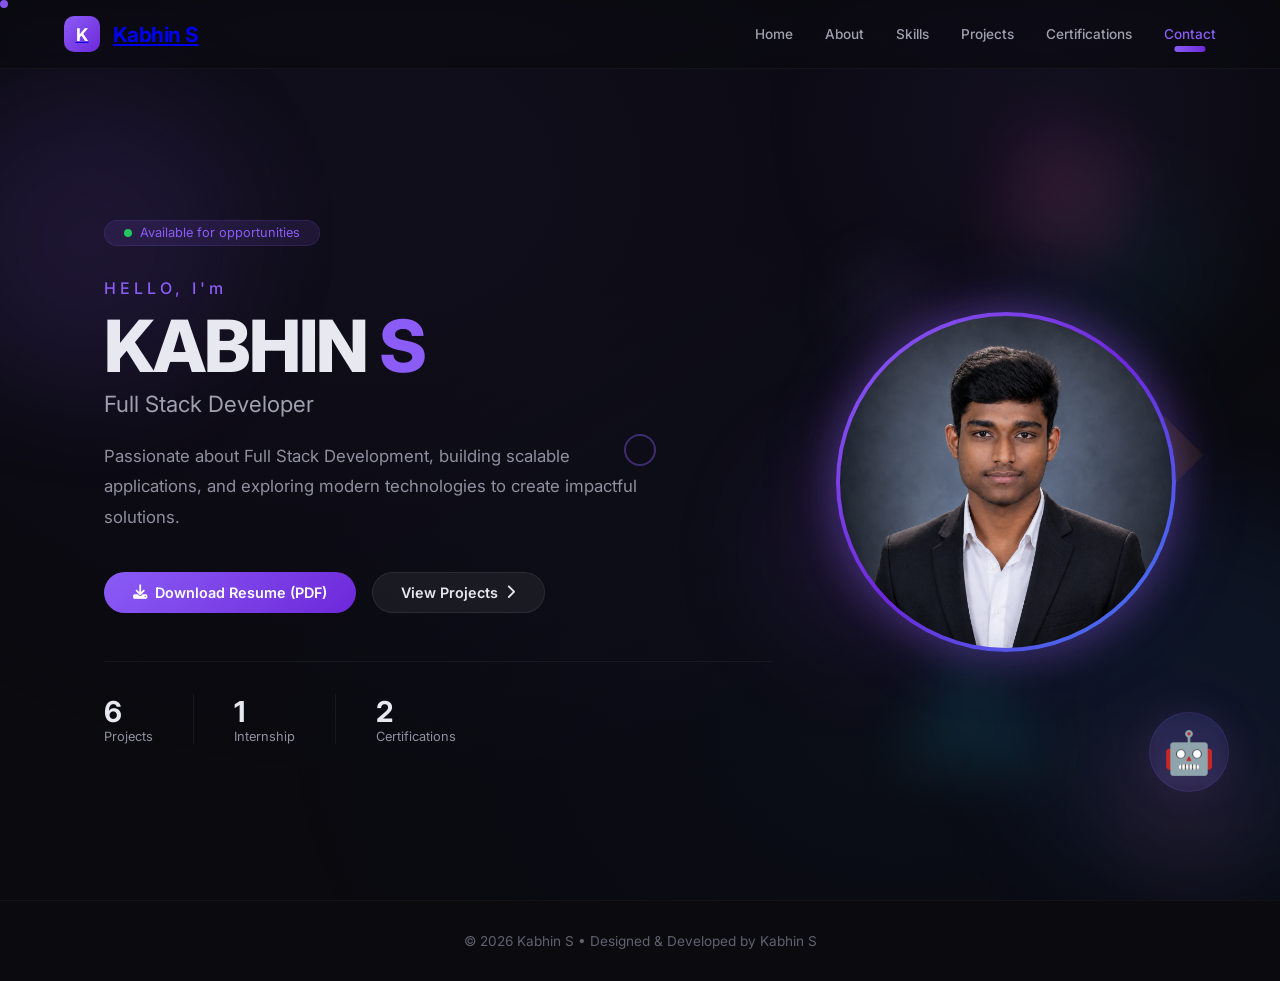
==== commit 4c9e9581: "UX: navbar active state, logo links, profile image and About layout tweaks; guard scroll handlers" ====
--- a/index.html
+++ b/index.html
@@ -35,10 +35,10 @@
 
     <!-- Navigation -->
     <nav class="navbar" id="navbar">
-      <div class="nav-logo">
+      <a href="index.html" class="nav-logo">
         <span class="logo-icon">K</span>
         <span class="logo-text">Kabhin S</span>
-      </div>
+      </a>
 
       <div class="nav-links" id="navLinks">
         <a href="index.html" class="nav-link" data-section="home">Home</a>
--- a/assets/styles.css
+++ b/assets/styles.css
@@ -18,8 +18,9 @@
 .nav-links{display:flex;align-items:center;gap:2rem}
 .nav-link{color:#a0a0b0;text-decoration:none;font-size:.85rem;font-weight:500;transition:color .3s;position:relative;cursor:pointer}
 .nav-link:hover{color:#e8e8f0}
+.nav-link:active{color:#8b5cf6}
 .nav-link.active{color:#8b5cf6}
-.nav-link.active::after{content:'';position:absolute;bottom:-4px;left:0;width:100%;height:2px;background:#8b5cf6;border-radius:2px}
+.nav-link.active::after{content:'';position:absolute;bottom:-10px;left:50%;transform:translateX(-50%);width:60%;height:6px;background:linear-gradient(90deg,#8b5cf6,#6d28d9);border-radius:6px;transition:all .25s ease}
 .hire-btn{background:linear-gradient(135deg,#8b5cf6,#6d28d9);border:none;color:#fff;padding:.4rem 1.2rem;border-radius:20px;font-weight:600;font-size:.8rem;cursor:pointer;transition:all .3s;font-family:'Inter',sans-serif}
 .hire-btn:hover{box-shadow:0 0 30px rgba(139,92,246,.3);transform:scale(1.05)}
 .menu-toggle{display:none;background:none;border:none;color:#fff;cursor:pointer;font-size:1.5rem}
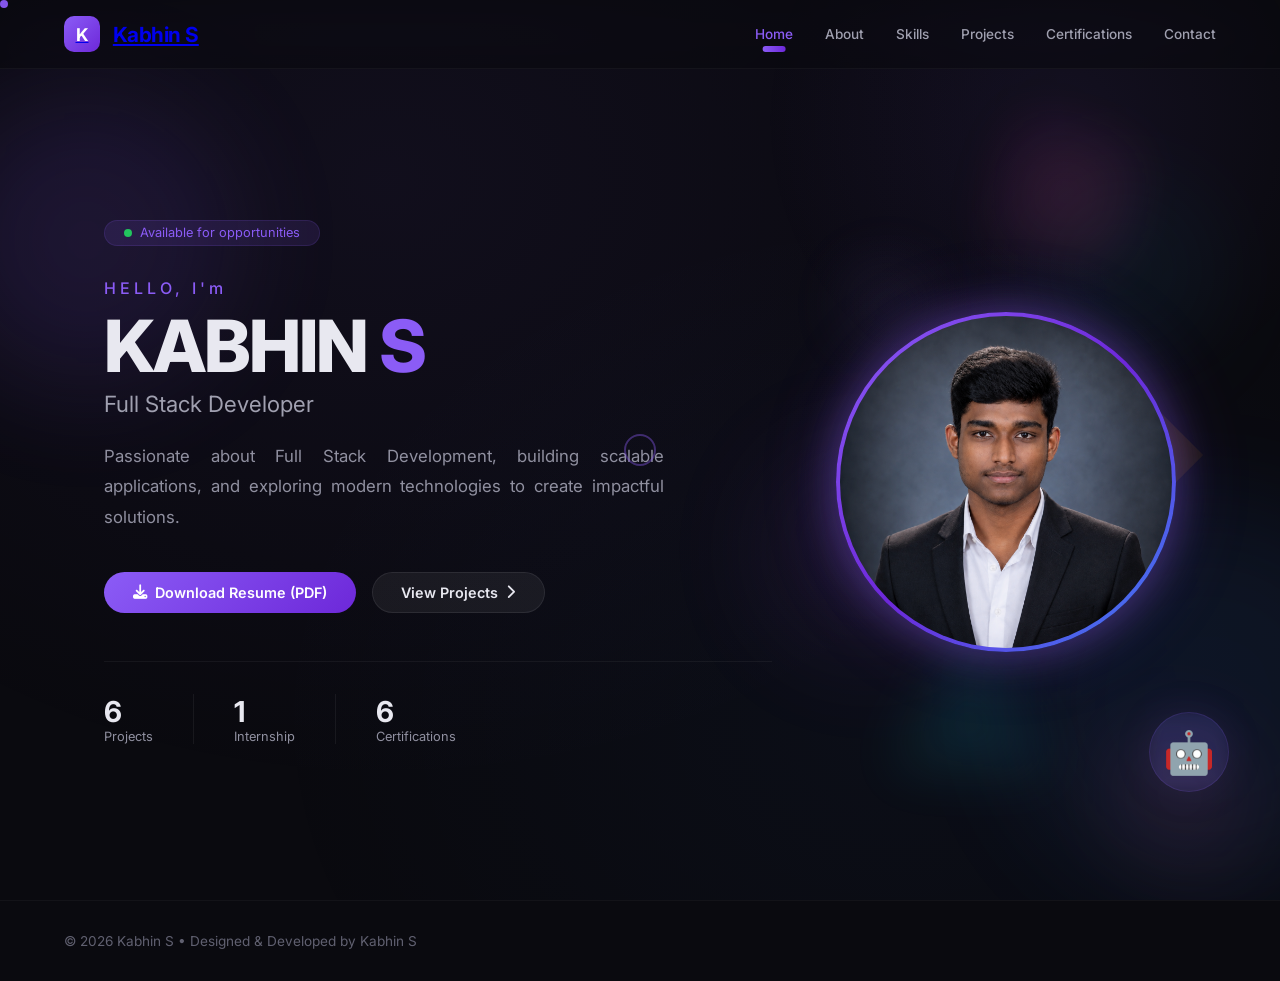
==== commit 1c849bca: "Updated portfolio" ====
--- a/index.html
+++ b/index.html
@@ -49,8 +49,8 @@
         <a href="contact.html" class="nav-link" data-section="contact">Contact</a>
       </div>
 
-      <button class="menu-toggle" id="menuToggle">
-        <i class="fas fa-bars"></i>
+      <button class="menu-toggle" id="menuToggle" type="button" aria-label="Open navigation menu" title="Open navigation menu">
+        <i class="fas fa-bars" aria-hidden="true"></i>
       </button>
     </nav>
 
@@ -95,7 +95,7 @@
             </div>
             <div class="stat-divider"></div>
             <div class="stat-item">
-              <span class="stat-number">2</span>
+              <span class="stat-number">6</span>
               <span class="stat-label">Certifications</span>
             </div>
           </div>
--- a/assets/styles.css
+++ b/assets/styles.css
@@ -1,8 +1,10 @@
 /* Shared styles extracted from index.html */
 /* ----- RESET & BASE ----- */
 *{margin:0;padding:0;box-sizing:border-box}
-body{font-family:'Inter',-apple-system,BlinkMacSystemFont,sans-serif;background:#0a0a0f;color:#e8e8f0;overflow-x:hidden}
+body{font-family:'Inter',-apple-system,BlinkMacSystemFont,sans-serif;background:#0a0a0f;color:#e8e8f0;overflow-x:hidden;text-align:justify}
 html{scroll-behavior:smooth}
+
+p,li,.about-text p,.project-desc,.hero-desc,.certificate-note,.contact-item,.meta-item,.edu-institute,.exp-list li{ text-align:justify; }
 ::-webkit-scrollbar{width:6px}
 ::-webkit-scrollbar-track{background:#0a0a0f}
 ::-webkit-scrollbar-thumb{background:#8b5cf6;border-radius:10px}
@@ -10,7 +12,7 @@
 .app{position:relative;z-index:1}
 
 /* ----- NAVBAR ----- */
-.navbar{position:fixed;top:0;left:0;right:0;padding:1rem 4rem;display:flex;justify-content:space-between;align-items:center;background:rgba(10,10,15,0.7);backdrop-filter:blur(20px);-webkit-backdrop-filter:blur(20px);border-bottom:1px solid rgba(255,255,255,0.04);z-index:100;transition:all .3s}
+.navbar{position:fixed;top:0;left:0;right:0;padding:1rem 4rem;display:flex;justify-content:space-between;align-items:center;background:rgba(10,10,15,0.7);-webkit-backdrop-filter:blur(20px);backdrop-filter:blur(20px);border-bottom:1px solid rgba(255,255,255,0.04);z-index:100;transition:all .3s}
 .nav-logo{display:flex;align-items:center;gap:.8rem}
 .logo-icon{width:36px;height:36px;display:flex;align-items:center;justify-content:center;background:linear-gradient(135deg,#8b5cf6,#6d28d9);border-radius:10px;font-weight:700;font-size:1.1rem;color:#fff}
 .logo-text{font-weight:700;font-size:1.3rem;letter-spacing:-.5px}
@@ -110,13 +112,14 @@
 
 /* ----- PROJECTS ----- */
 .projects-grid{display:grid;grid-template-columns:repeat(auto-fit,minmax(280px,1fr));gap:1.5rem}
-.project-card{background:rgba(255,255,255,.03);border:1px solid rgba(255,255,255,.05);border-radius:16px;padding:1.8rem;transition:all .3s;cursor:default;opacity:0;transform:translateY(30px)}
+.project-card{background:rgba(255,255,255,.03);border:1px solid rgba(255,255,255,.05);border-radius:16px;padding:1.8rem;transition:all .3s;cursor:default;opacity:0;transform:translateY(30px);display:flex;flex-direction:column;justify-content:space-between}
 .project-card.visible{opacity:1;transform:translateY(0)}
 .project-card:hover{border-color:rgba(139,92,246,.2);transform:translateY(-8px)}
-.project-header{display:flex;justify-content:space-between;align-items:center;margin-bottom:.8rem}
-.project-header h4{font-size:1.1rem;font-weight:600}
-.project-link{color:#8b5cf6;opacity:.6;transition:opacity .3s;cursor:pointer;font-size:1.1rem}
-.project-card:hover .project-link{opacity:1}
+.project-header{display:flex;justify-content:space-between;align-items:flex-start;gap:1.25rem;margin-bottom:1rem}
+.project-header h4{font-size:1.15rem;font-weight:700;line-height:1.35;color:#e8e8f0;flex:1;min-width:0;margin:0}
+.project-link{display:inline-flex;align-items:center;justify-content:center;width:38px;height:38px;border-radius:10px;background:rgba(139,92,246,0.12);border:1px solid rgba(139,92,246,0.25);color:#a78bfa;font-size:1.15rem;flex-shrink:0;transition:all .3s ease;text-decoration:none}
+.project-link:hover{background:rgba(139,92,246,0.25);border-color:rgba(139,92,246,0.5);color:#fff;transform:translateY(-2px);box-shadow:0 4px 14px rgba(139,92,246,0.3)}
+.project-card:hover .project-link{border-color:rgba(139,92,246,0.4);color:#c4b5fd}
 .project-desc{color:#9090a0;font-size:.9rem;line-height:1.6;margin-bottom:1rem}
 .project-tech{display:flex;flex-wrap:wrap;gap:.4rem;margin-bottom:1rem}
 .tech-tag{background:rgba(139,92,246,.1);padding:.15rem .7rem;border-radius:10px;font-size:.7rem;color:#8b5cf6}
@@ -148,14 +151,56 @@
 .cert-list{display:flex;flex-wrap:wrap;gap:.5rem}
 .cert-list span{background:rgba(255,255,255,.04);padding:.3rem 1rem;border-radius:12px;font-size:.8rem;color:#b0b0c0}
 
+/* ----- CERTIFICATES ----- */
+.certificates-grid{display:grid;grid-template-columns:repeat(auto-fit,minmax(260px,1fr));gap:1.5rem}
+.certificate-card{position:relative;overflow:hidden;background:linear-gradient(180deg,rgba(255,255,255,.04),rgba(255,255,255,.02));border:1px solid rgba(255,255,255,.08);border-radius:22px;padding:1.5rem;box-shadow:0 20px 40px rgba(10,10,15,.18);transition:all .3s ease;min-height:260px;display:flex;flex-direction:column;justify-content:space-between}
+.certificate-card::before{content:'';position:absolute;top:-40px;right:-30px;width:140px;height:140px;background:radial-gradient(circle,rgba(139,92,246,.35),transparent 70%);opacity:.9}
+.certificate-card:hover{transform:translateY(-8px);border-color:rgba(139,92,246,.3);box-shadow:0 24px 52px rgba(139,92,246,.12)}
+.certificate-badge{position:relative;z-index:1;display:inline-flex;align-items:center;gap:.45rem;width:max-content;padding:.4rem .8rem;border-radius:999px;background:rgba(139,92,246,.12);border:1px solid rgba(139,92,246,.2);color:#bca6ff;font-size:.72rem;font-weight:600}
+.certificate-icon{position:relative;z-index:1;width:58px;height:58px;border-radius:18px;background:linear-gradient(135deg,rgba(139,92,246,.2),rgba(59,130,246,.18));display:flex;align-items:center;justify-content:center;color:#8b5cf6;font-size:1.5rem;border:1px solid rgba(139,92,246,.25)}
+.certificate-content{position:relative;z-index:1;display:flex;flex-direction:column;gap:.7rem}
+.certificate-category{font-size:.72rem;text-transform:uppercase;letter-spacing:1.5px;color:#8b5cf6;font-weight:700}
+.certificate-content h3{font-size:1.35rem;line-height:1.4;color:#f3f3f8}
+.certificate-company{color:#b8b8ca;font-size:.95rem}
+.certificate-meta{display:flex;flex-wrap:wrap;gap:.6rem;margin-top:.2rem}
+.certificate-meta span{display:inline-flex;align-items:center;gap:.4rem;padding:.28rem .7rem;border-radius:999px;background:rgba(255,255,255,.04);border:1px solid rgba(255,255,255,.05);color:#cfcfe0;font-size:.75rem}
+.certificate-link{position:relative;z-index:1;display:inline-flex;align-items:center;justify-content:center;margin-top:1rem;padding:.75rem 1rem;border-radius:14px;background:linear-gradient(135deg,#8b5cf6,#6d28d9);color:#fff;text-decoration:none;font-weight:600;transition:all .3s ease}
+.certificate-link:hover{box-shadow:0 0 28px rgba(139,92,246,.3);transform:translateY(-2px)}
+
+.certificates-grid{display:grid;grid-template-columns:repeat(auto-fit,minmax(220px,1fr));gap:1.25rem}
+.certificate-card{position:relative;overflow:hidden;background:linear-gradient(180deg,rgba(255,255,255,.04),rgba(255,255,255,.02));border:1px solid rgba(255,255,255,.08);border-radius:22px;padding:1.2rem 1rem 1rem;box-shadow:0 18px 30px rgba(10,10,15,.18);transition:all .3s ease;min-height:260px;display:flex;flex-direction:column;justify-content:space-between}
+.certificate-card::before{content:'';position:absolute;top:-40px;right:-30px;width:120px;height:120px;background:radial-gradient(circle,rgba(139,92,246,.35),transparent 70%);opacity:.9}
+.certificate-card:hover{transform:translateY(-6px);border-color:rgba(139,92,246,.3);box-shadow:0 20px 42px rgba(139,92,246,.12)}
+.certificate-badge{position:relative;z-index:1;display:inline-flex;align-items:center;gap:.45rem;width:max-content;padding:.4rem .8rem;border-radius:999px;background:rgba(139,92,246,.12);border:1px solid rgba(139,92,246,.2);color:#bca6ff;font-size:.72rem;font-weight:600}
+.certificate-icon{position:relative;z-index:1;width:52px;height:52px;border-radius:16px;background:linear-gradient(135deg,rgba(139,92,246,.2),rgba(59,130,246,.18));display:flex;align-items:center;justify-content:center;color:#8b5cf6;font-size:1.35rem;border:1px solid rgba(139,92,246,.25)}
+.certificate-content{position:relative;z-index:1;display:flex;flex-direction:column;gap:.65rem}
+.certificate-category{font-size:.68rem;text-transform:uppercase;letter-spacing:1.5px;color:#8b5cf6;font-weight:700}
+.certificate-content h3{font-size:1.2rem;line-height:1.35;color:#f3f3f8}
+.certificate-company{color:#b8b8ca;font-size:.92rem}
+.certificate-meta{display:flex;flex-wrap:wrap;gap:.5rem;margin-top:.2rem}
+.certificate-meta span{display:inline-flex;align-items:center;gap:.4rem;padding:.3rem .65rem;border-radius:999px;background:rgba(255,255,255,.04);border:1px solid rgba(255,255,255,.05);color:#cfcfe0;font-size:.72rem}
+.certificate-link{position:relative;z-index:1;display:inline-flex;align-items:center;justify-content:center;margin-top:.8rem;padding:.8rem 1rem;border-radius:14px;background:linear-gradient(135deg,#8b5cf6,#6d28d9);color:#fff;text-decoration:none;font-weight:600;transition:all .3s ease;font-size:1rem}
+.certificate-link:hover{box-shadow:0 0 28px rgba(139,92,246,.3);transform:translateY(-2px)}
+
+.certificate-preview-section{margin-top:2rem}
+.certificate-preview-grid{display:grid;grid-template-columns:repeat(auto-fit,minmax(230px,1fr));gap:1.6rem;align-items:stretch}
+.certificate-preview-card{display:flex;flex-direction:column;justify-content:space-between;height:100%;background:linear-gradient(180deg, rgba(17,18,28,0.96), rgba(11,11,18,0.98));border:1px solid rgba(167,139,250,.25);border-radius:26px;padding:1rem 1rem 1.2rem;transition:all .3s ease;box-shadow:0 18px 38px rgba(7,8,15,.28), 0 0 0 1px rgba(139,92,246,.05), inset 0 1px 0 rgba(255,255,255,.03);position:relative;overflow:hidden}
+.certificate-preview-card::before{content:'';position:absolute;inset:0 auto auto 0;width:100%;height:120px;background:radial-gradient(circle at top center, rgba(168,85,247,.22), transparent 68%);pointer-events:none}
+.certificate-preview-card:hover{transform:translateY(-6px);border-color:rgba(168,85,247,.45);box-shadow:0 26px 52px rgba(139,92,246,.2), 0 0 22px rgba(139,92,246,.12), inset 0 1px 0 rgba(255,255,255,.04)}
+.certificate-preview-card img{display:block;width:100%;height:220px;object-fit:contain;background:rgba(255,255,255,.02);border-radius:16px;border:1px solid rgba(255,255,255,.18);position:relative;z-index:1;flex-shrink:0;image-rendering:auto;filter:contrast(1.08) saturate(1.05) brightness(1.02);box-shadow:inset 0 0 0 1px rgba(255,255,255,.04)}
+.certificate-preview-card figcaption{margin-top:1rem;text-align:left;font-size:1.15rem;color:#f3f3f8;font-weight:700;position:relative;z-index:1;letter-spacing:-.03em;min-height:3.2rem;display:flex;align-items:flex-end}
+.certificate-note{margin-top:.55rem;color:#b8b8c7;line-height:1.7;font-size:.8rem;text-align:left;position:relative;z-index:1;min-height:96px;display:flex;align-items:flex-start}
+.download-certificate-btn{display:inline-flex;align-items:center;justify-content:center;gap:.5rem;width:100%;margin-top:auto;padding:.8rem 1rem;border-radius:12px;background:linear-gradient(135deg,#8b5cf6,#7c3aed);color:#fff;text-decoration:none;font-weight:600;font-size:.85rem;transition:all .25s ease;position:relative;z-index:1}
+.download-certificate-btn:hover{transform:translateY(-2px);box-shadow:0 14px 28px rgba(139,92,246,.22)}
+
 /* ----- CONTACT ----- */
-.contact-content{display:grid;grid-template-columns:1fr 1fr;gap:3rem;align-items:center;opacity:0;transform:translateY(30px);transition:all .6s ease}
+.contact-content{display:grid;grid-template-columns:1fr 1.2fr;gap:3rem;align-items:center;opacity:0;transform:translateY(30px);transition:all .6s ease}
 .contact-content.visible{opacity:1;transform:translateY(0)}
-.contact-info{display:flex;flex-direction:column;gap:1rem}
-.contact-item{display:flex;align-items:center;gap:.8rem;color:#b0b0c0;text-decoration:none;font-size:.95rem;transition:color .3s}
-.contact-item:hover{color:#8b5cf6}
-.contact-item i{color:#8b5cf6;width:20px}
-.btn-primary.large{padding:1rem 2.5rem;font-size:1rem}
+.contact-info{display:flex;flex-direction:column;gap:.8rem}
+.contact-item{display:flex;align-items:center;gap:.8rem;color:#b0b0c0;text-decoration:none;font-size:.95rem;padding:.75rem 1rem;border-radius:12px;transition:all .3s ease;background:rgba(255,255,255,0.03);border:1px solid rgba(255,255,255,0.05)}
+.contact-item:hover{color:#fff;background:rgba(139,92,246,0.12);border-color:rgba(139,92,246,0.3);transform:translateX(6px);box-shadow:0 4px 15px rgba(139,92,246,0.15)}
+.contact-item i{color:#8b5cf6;width:22px;font-size:1.15rem;text-align:center;flex-shrink:0}
+.btn-primary.large{padding:.8rem 1.8rem;font-size:.95rem}
 
 /* ----- FOOTER ----- */
 .footer{text-align:center;padding:2rem 4rem;border-top:1px solid rgba(255,255,255,.04);color:#606070;font-size:.85rem}
@@ -183,7 +228,7 @@
 .float-shape:nth-child(9){width:150px;height:150px;background:#f472b6;top:80%;right:2%;border-radius:40% 60% 30% 70%/50% 40% 60% 50%;animation-duration:28s;animation-delay:.2s;opacity:.08;filter:blur(40px)}
 @keyframes floatShape{0%{transform:translate(0,0) scale(1) rotate(0deg)}33%{transform:translate(-20px,-30px) scale(1.15) rotate(5deg)}66%{transform:translate(15px,20px) scale(.9) rotate(-8deg)}100%{transform:translate(-10px,15px) scale(1.1) rotate(4deg)}}
 @keyframes floatAnim{0%{transform:translate(0,0) scale(1)}33%{transform:translate(30px,-40px) scale(1.1)}66%{transform:translate(-20px,20px) scale(.9)}100%{transform:translate(10px,-10px) scale(1.05)}}
-.ai-avatar{position:fixed;bottom:12%;right:4%;width:80px;height:80px;background:rgba(139,92,246,0.08);border:1px solid rgba(139,92,246,0.15);border-radius:40px;display:flex;align-items:center;justify-content:center;font-size:2.6rem;color:#8b5cf6;backdrop-filter:blur(8px);box-shadow:0 0 40px rgba(139,92,246,0.1);animation:floatAvatar 6s infinite alternate ease-in-out;z-index:2;pointer-events:none;transition:transform .3s}
+.ai-avatar{position:fixed;bottom:12%;right:4%;width:80px;height:80px;background:rgba(139,92,246,0.08);border:1px solid rgba(139,92,246,0.15);border-radius:40px;display:flex;align-items:center;justify-content:center;font-size:2.6rem;color:#8b5cf6;-webkit-backdrop-filter:blur(8px);backdrop-filter:blur(8px);box-shadow:0 0 40px rgba(139,92,246,0.1);animation:floatAvatar 6s infinite alternate ease-in-out;z-index:2;pointer-events:none;transition:transform .3s}
 @keyframes floatAvatar{0%{transform:translateY(0) scale(1)}100%{transform:translateY(-20px) scale(1.04)}}
 
 /* cursor */
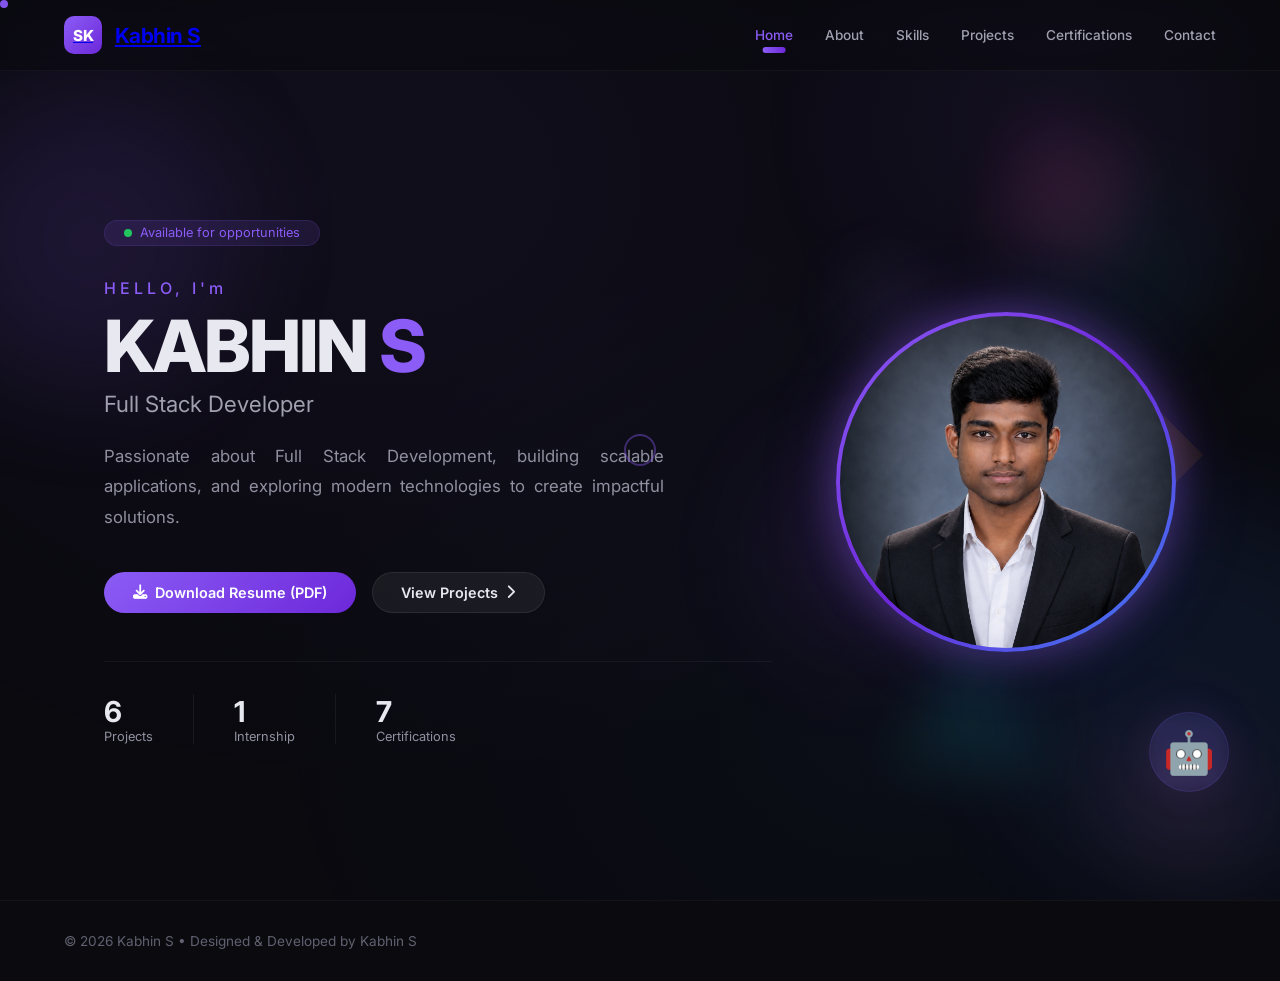
==== commit 447ebfdc: "added new certificate" ====
--- a/index.html
+++ b/index.html
@@ -36,7 +36,7 @@
     <!-- Navigation -->
     <nav class="navbar" id="navbar">
       <a href="index.html" class="nav-logo">
-        <span class="logo-icon">K</span>
+        <span class="logo-icon">SK</span>
         <span class="logo-text">Kabhin S</span>
       </a>
 
@@ -95,7 +95,7 @@
             </div>
             <div class="stat-divider"></div>
             <div class="stat-item">
-              <span class="stat-number">6</span>
+              <span class="stat-number">7</span>
               <span class="stat-label">Certifications</span>
             </div>
           </div>
--- a/assets/styles.css
+++ b/assets/styles.css
@@ -14,7 +14,7 @@
 /* ----- NAVBAR ----- */
 .navbar{position:fixed;top:0;left:0;right:0;padding:1rem 4rem;display:flex;justify-content:space-between;align-items:center;background:rgba(10,10,15,0.7);-webkit-backdrop-filter:blur(20px);backdrop-filter:blur(20px);border-bottom:1px solid rgba(255,255,255,0.04);z-index:100;transition:all .3s}
 .nav-logo{display:flex;align-items:center;gap:.8rem}
-.logo-icon{width:36px;height:36px;display:flex;align-items:center;justify-content:center;background:linear-gradient(135deg,#8b5cf6,#6d28d9);border-radius:10px;font-weight:700;font-size:1.1rem;color:#fff}
+.logo-icon{width:38px;height:38px;display:flex;align-items:center;justify-content:center;background:linear-gradient(135deg,#8b5cf6,#6d28d9);border-radius:10px;font-weight:800;font-size:0.95rem;letter-spacing:-0.5px;color:#fff}
 .logo-text{font-weight:700;font-size:1.3rem;letter-spacing:-.5px}
 .time-badge{display:flex;align-items:center;gap:4px;font-size:.7rem;background:rgba(255,255,255,0.06);padding:4px 10px;border-radius:20px;color:#a0a0b0}
 .nav-links{display:flex;align-items:center;gap:2rem}
